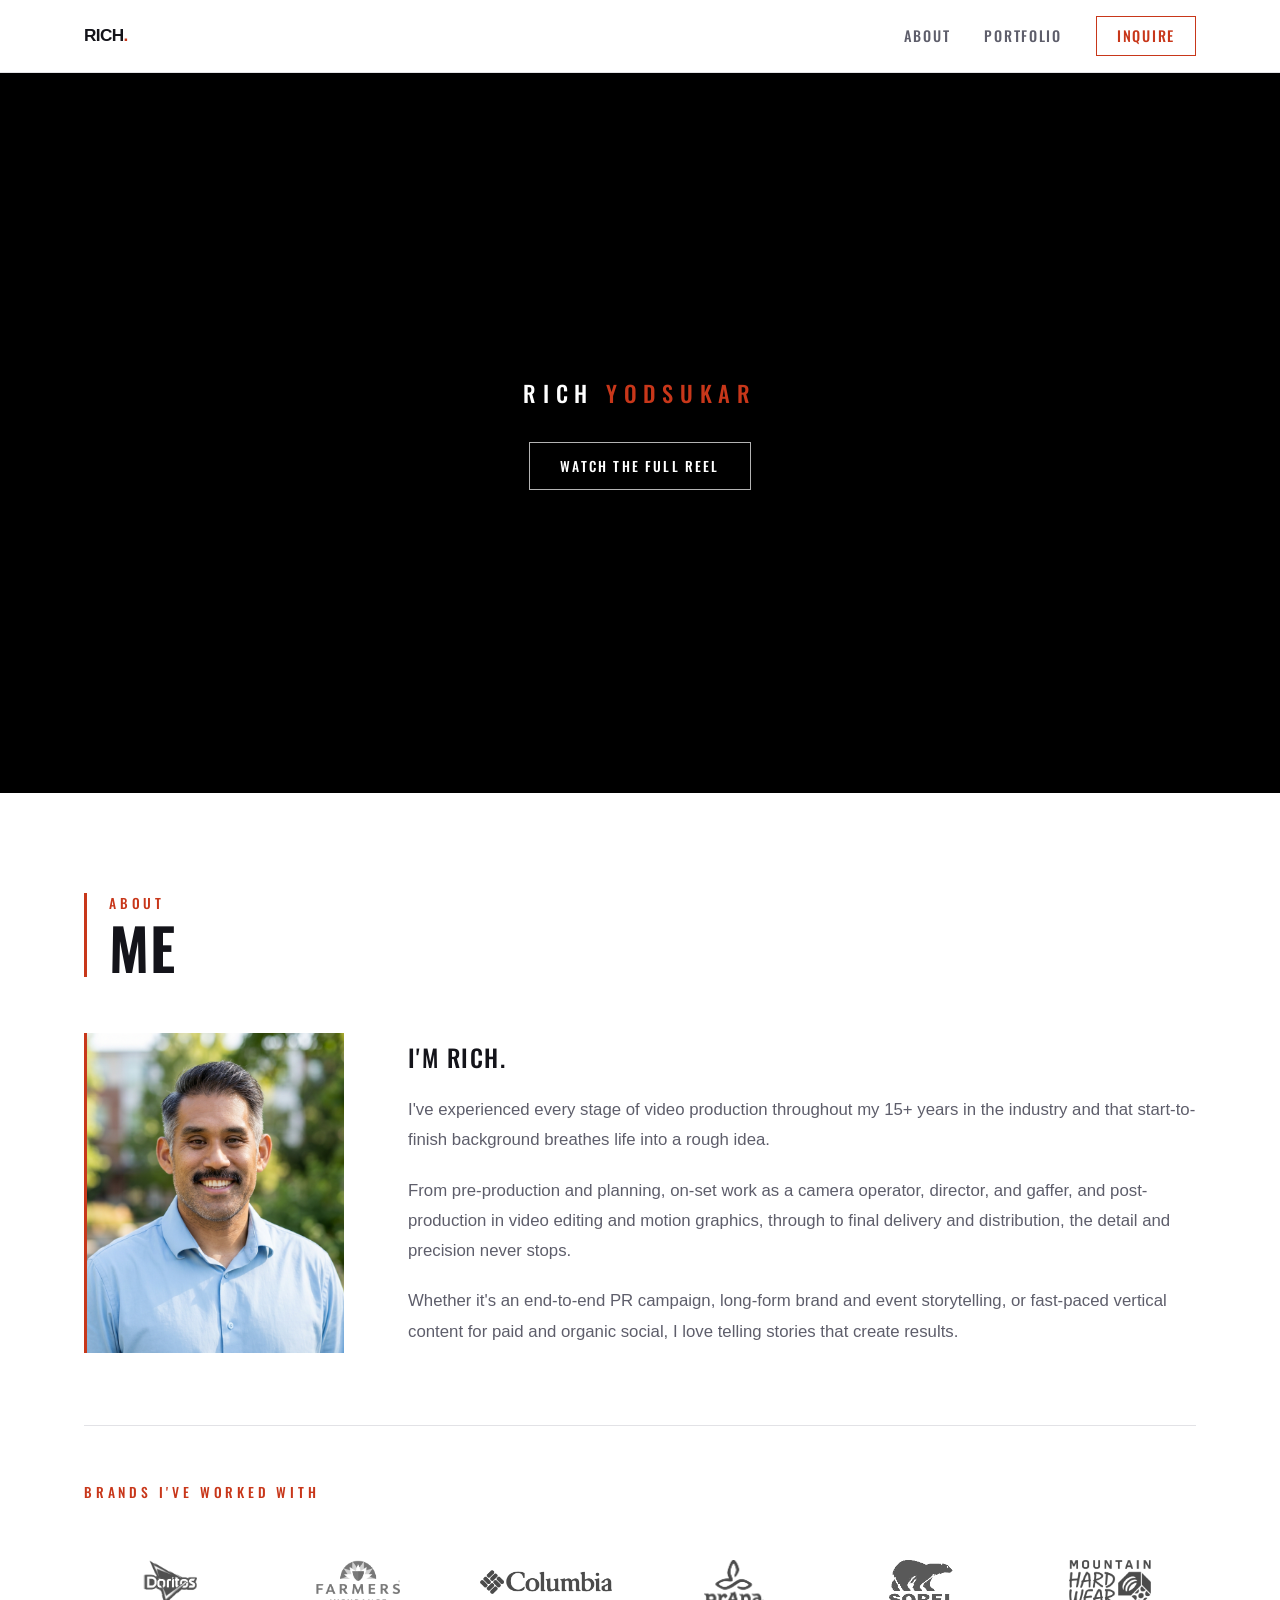
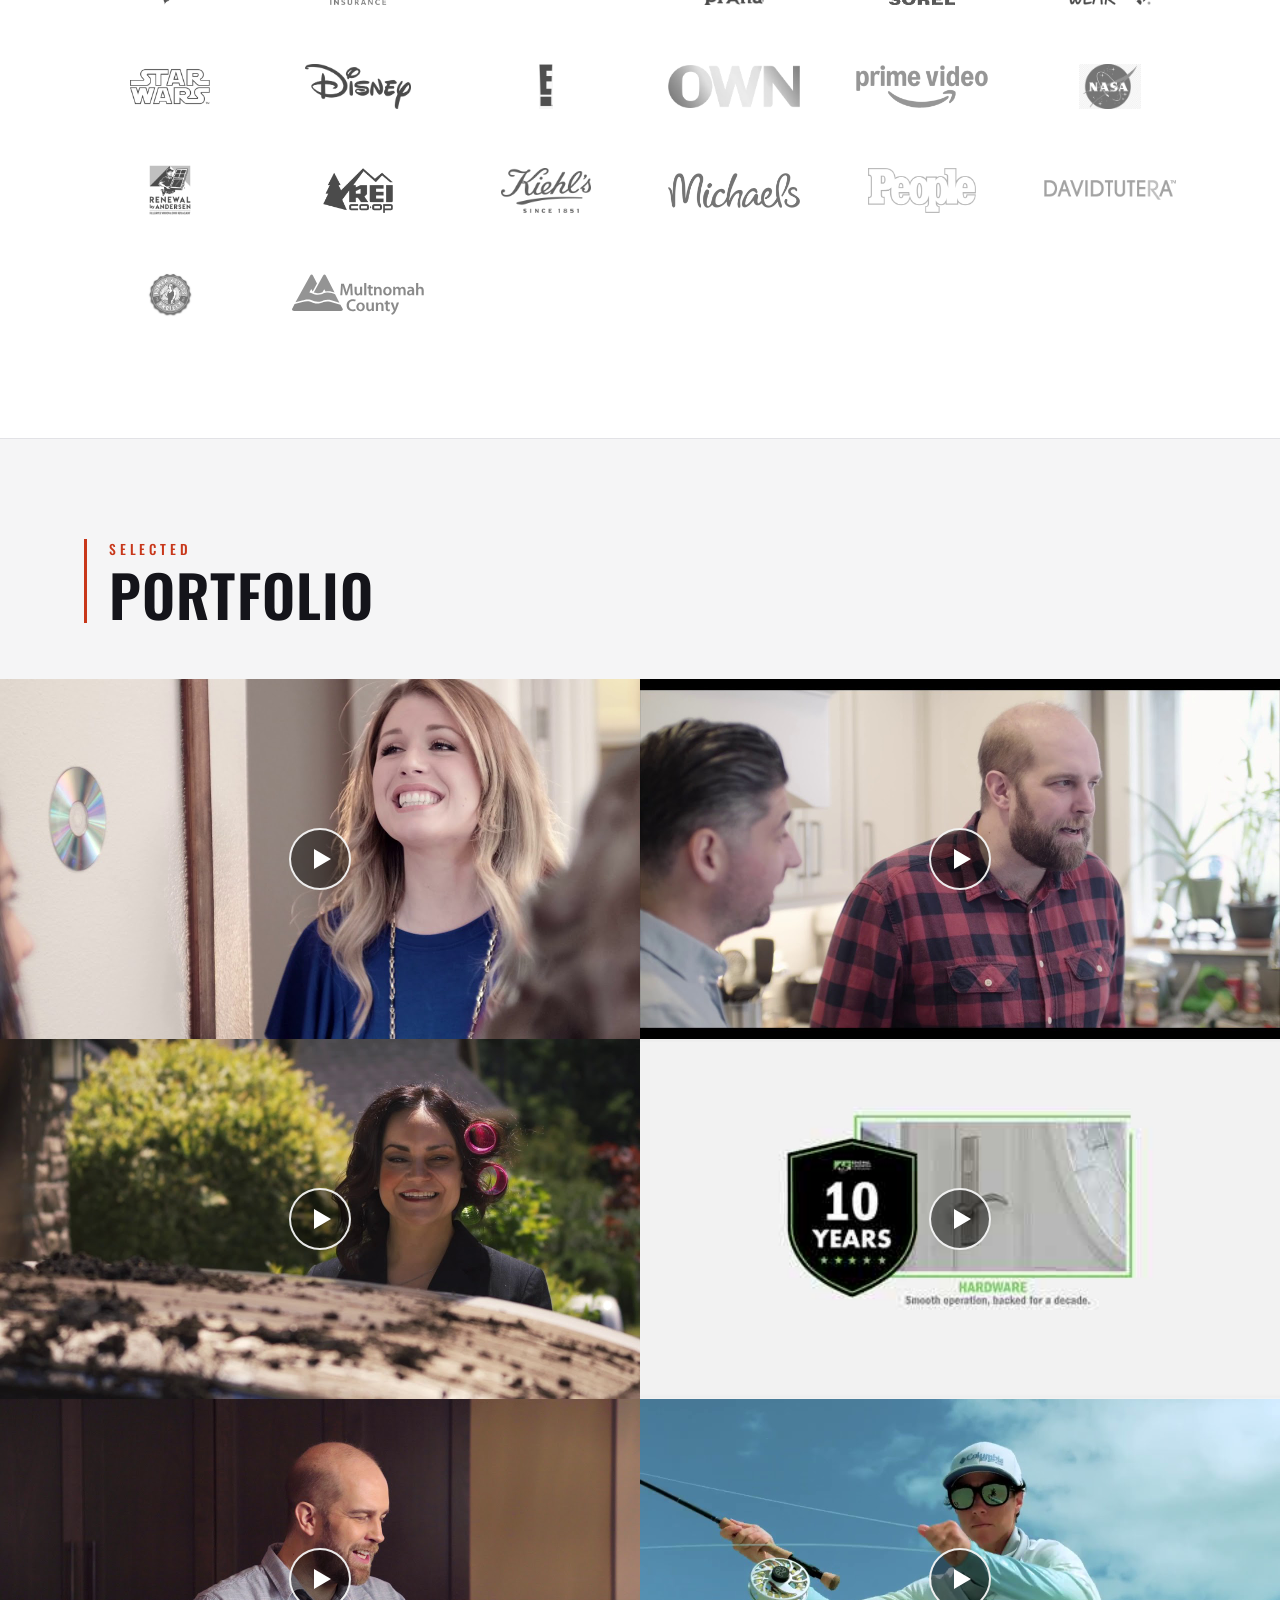
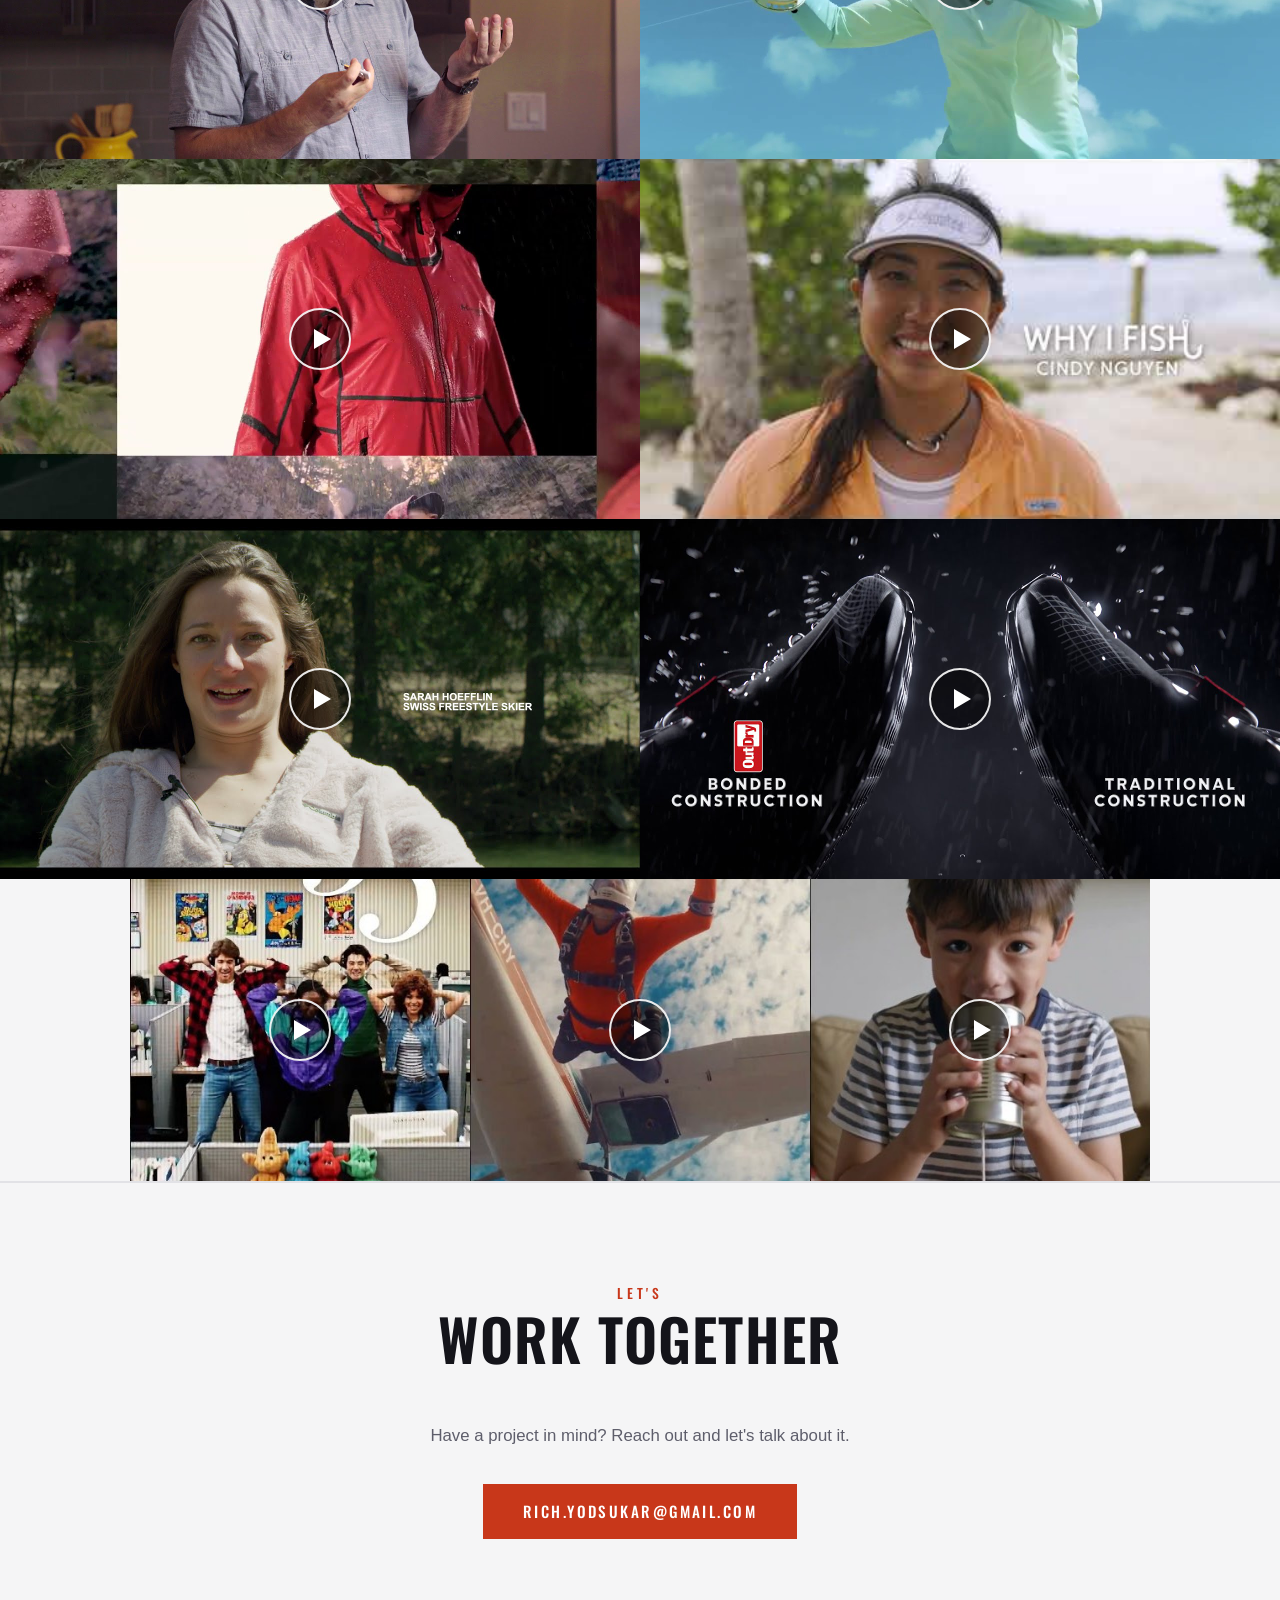
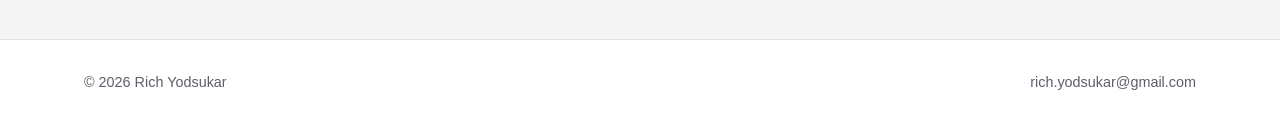
==== index.html @ 0d37f957 "Update About copy" ====
<!DOCTYPE html>
<html lang="en">
<head>
<meta charset="UTF-8">
<meta name="viewport" content="width=device-width, initial-scale=1.0">
<title>Rich Yodsukar — Video Editor</title>
<meta name="description" content="Video editor portfolio — main reel, end-to-end campaigns, and short-form work.">
<link rel="icon" type="image/svg+xml" href="assets/favicon.svg">
<link rel="preconnect" href="https://fonts.googleapis.com">
<link rel="preconnect" href="https://fonts.gstatic.com" crossorigin>
<link href="https://fonts.googleapis.com/css2?family=Oswald:wght@400;500;600&display=swap" rel="stylesheet">
<link rel="stylesheet" href="styles.css?v=3">
</head>
<body>

<header class="site-header">
  <div class="container header-inner">
    <a href="#top" class="logo"><img src="assets/logo.svg?v=2" alt="Rich Yodsukar"></a>
    <nav class="nav">
      <a href="#about">About</a>
      <a href="#work">Portfolio</a>
      <a href="#contact" class="nav-cta">Inquire</a>
    </nav>
  </div>
</header>

<main>

  <section id="top" class="hero">
    <div class="hero-video" id="reel">
      <iframe
        src="https://www.youtube-nocookie.com/embed/6VLBuP5SXd0?autoplay=1&mute=1&playsinline=1&loop=1&playlist=6VLBuP5SXd0&controls=0&modestbranding=1&rel=0&iv_load_policy=3&cc_load_policy=0&disablekb=1"
        title="Main Reel"
        loading="eager"
        allow="accelerometer; autoplay; clipboard-write; encrypted-media; gyroscope; picture-in-picture; web-share"
        allowfullscreen>
      </iframe>
      <div class="hero-overlay">
        <h1 class="hero-brand">Rich <span>Yodsukar</span></h1>
        <a href="https://youtu.be/6VLBuP5SXd0" target="_blank" rel="noopener" class="btn btn-hero" id="play-reel" data-id="6VLBuP5SXd0">Watch the Full Reel</a>
      </div>
    </div>
  </section>

  <section id="about" class="section">
    <div class="container">
      <div class="section-head">
        <span class="section-kicker">About</span>
        <h2 class="section-title">Me</h2>
      </div>
      <div class="about-inner">
        <img src="assets/headshot.png" alt="Rich Yodsukar" class="about-photo">
        <div class="about-text">
          <p class="about-lead">I'm Rich.</p>
          <p>I've experienced every stage of video production throughout my 15+ years in the industry and that start-to-finish background breathes life into a rough idea.</p>
          <p>From pre-production and planning, on-set work as a camera operator, director, and gaffer, and post-production in video editing and motion graphics, through to final delivery and distribution, the detail and precision never stops.</p>
          <p>Whether it's an end-to-end PR campaign, long-form brand and event storytelling, or fast-paced vertical content for paid and organic social, I love telling stories that create results.</p>
        </div>
      </div>

      <div class="brands">
        <h3 class="brands-title">Brands I've Worked With</h3>
        <ul class="brands-grid">
          <li><img src="assets/brands/doritos.png" alt="Doritos" loading="lazy"></li>
          <li><img src="assets/brands/farmers-insurance.png" alt="Farmers Insurance" loading="lazy"></li>
          <li><img src="assets/brands/columbia-sportswear.png" alt="Columbia Sportswear" loading="lazy"></li>
          <li><img src="assets/brands/prana.png" alt="Prana" loading="lazy"></li>
          <li><img src="assets/brands/sorel.png?v=2" alt="Sorel" loading="lazy"></li>
          <li><img src="assets/brands/mountain-hardwear.png" alt="Mountain Hardwear" loading="lazy"></li>
          <li><img src="assets/brands/star-wars.png" alt="Star Wars" loading="lazy"></li>
          <li><img src="assets/brands/disney.png?v=2" alt="Disney" loading="lazy"></li>
          <li><img src="assets/brands/e-entertainment.png" alt="E! Entertainment" loading="lazy"></li>
          <li><img src="assets/brands/own-network.png" alt="OWN Network" loading="lazy"></li>
          <li><img src="assets/brands/prime-video.png" alt="Prime Video" loading="lazy"></li>
          <li><img src="assets/brands/nasa.png" alt="NASA" loading="lazy"></li>
          <li><img src="assets/brands/renewal-by-andersen.png?v=2" alt="Renewal by Andersen" class="is-tall" loading="lazy"></li>
          <li><img src="assets/brands/rei.png" alt="REI" loading="lazy"></li>
          <li><img src="assets/brands/kiehls.png" alt="Kiehl's" loading="lazy"></li>
          <li><img src="assets/brands/michaels.png" alt="Michaels" loading="lazy"></li>
          <li><img src="assets/brands/people-magazine.png" alt="People Magazine" loading="lazy"></li>
          <li><img src="assets/brands/david-tutera.png" alt="David Tutera" loading="lazy"></li>
          <li><img src="assets/brands/human-access-project.png" alt="Human Access Project" loading="lazy"></li>
          <li><img src="assets/brands/multnomah-county.svg" alt="Multnomah County" loading="lazy"></li>
        </ul>
      </div>
    </div>
  </section>

  <section id="work" class="section section-flush section-alt">
    <div class="container">
      <div class="section-head">
        <span class="section-kicker">Selected</span>
        <h2 class="section-title">Portfolio</h2>
      </div>
    </div>
    <div class="gallery-grid">

      <div class="gallery-item">
        <button class="video-facade" data-id="VQ2kHJP2bXo" aria-label="Play Campaign 1">
          <img src="assets/thumbs/VQ2kHJP2bXo.jpg" alt="" loading="lazy">
          <span class="play" aria-hidden="true"></span>
        </button>
      </div>

      <div class="gallery-item">
        <button class="video-facade" data-id="52CTM2vqmbM" aria-label="Play Campaign 2">
          <img src="assets/thumbs/52CTM2vqmbM.jpg" alt="" loading="lazy">
          <span class="play" aria-hidden="true"></span>
        </button>
      </div>

      <div class="gallery-item">
        <button class="video-facade" data-id="krVJm5ze7uw" aria-label="Play Campaign 3">
          <img src="assets/thumbs/krVJm5ze7uw.jpg" alt="" loading="lazy">
          <span class="play" aria-hidden="true"></span>
        </button>
      </div>

      <div class="gallery-item">
        <button class="video-facade" data-id="CuXej16sJp4" aria-label="Play Campaign 4">
          <img src="assets/thumbs/CuXej16sJp4.jpg" alt="" loading="lazy">
          <span class="play" aria-hidden="true"></span>
        </button>
      </div>

      <div class="gallery-item">
        <button class="video-facade" data-id="r9026XcCzMs" aria-label="Play Campaign 5">
          <img src="assets/thumbs/r9026XcCzMs.jpg" alt="" loading="lazy">
          <span class="play" aria-hidden="true"></span>
        </button>
      </div>

      <div class="gallery-item">
        <button class="video-facade" data-id="dw-rneR-e0I" aria-label="Play Campaign 6">
          <img src="assets/thumbs/dw-rneR-e0I.jpg" alt="" loading="lazy">
          <span class="play" aria-hidden="true"></span>
        </button>
      </div>

      <div class="gallery-item">
        <button class="video-facade" data-id="iyd8zUvOP9w" aria-label="Play Campaign 7">
          <img src="assets/thumbs/iyd8zUvOP9w.jpg" alt="" loading="lazy">
          <span class="play" aria-hidden="true"></span>
        </button>
      </div>

      <div class="gallery-item">
        <button class="video-facade" data-id="X9b6rL-U4C4" aria-label="Play Campaign 8">
          <img src="assets/thumbs/X9b6rL-U4C4.jpg" alt="" loading="lazy">
          <span class="play" aria-hidden="true"></span>
        </button>
      </div>

      <div class="gallery-item">
        <button class="video-facade" data-id="8mKAf8Q-W-8" aria-label="Play Campaign 9">
          <img src="assets/thumbs/8mKAf8Q-W-8.jpg" alt="" loading="lazy">
          <span class="play" aria-hidden="true"></span>
        </button>
      </div>

      <div class="gallery-item">
        <button class="video-facade" data-id="64FihIgyM4M" aria-label="Play Campaign 10">
          <img src="assets/thumbs/64FihIgyM4M.jpg" alt="" loading="lazy">
          <span class="play" aria-hidden="true"></span>
        </button>
      </div>

    </div>
    <div class="shorts-grid">

      <div class="shorts-item">
        <button class="video-facade" data-id="NWf63YcumM0" aria-label="Play Short 1">
          <img src="assets/thumbs/NWf63YcumM0.jpg" alt="" loading="lazy">
          <span class="play" aria-hidden="true"></span>
        </button>
      </div>

      <div class="shorts-item">
        <button class="video-facade" data-id="dCQaHVbfqP4" aria-label="Play Short 2">
          <img src="assets/thumbs/dCQaHVbfqP4.jpg" alt="" loading="lazy">
          <span class="play" aria-hidden="true"></span>
        </button>
      </div>

      <div class="shorts-item">
        <button class="video-facade" data-id="0cpQtxeBTX4" aria-label="Play Short 3">
          <img src="assets/thumbs/0cpQtxeBTX4.jpg" alt="" loading="lazy">
          <span class="play" aria-hidden="true"></span>
        </button>
      </div>

    </div>
  </section>

  <section id="contact" class="section section-alt">
    <div class="container contact-inner">
      <div class="section-head section-head-center">
        <span class="section-kicker">Let's</span>
        <h2 class="section-title">Work Together</h2>
      </div>
      <p class="contact-copy">Have a project in mind? Reach out and let's talk about it.</p>
      <a href="mailto:rich.yodsukar@gmail.com" class="btn btn-primary btn-large">rich.yodsukar@gmail.com</a>
    </div>
  </section>

</main>

<footer class="site-footer">
  <div class="container footer-inner">
    <span>&copy; <span id="year"></span> Rich Yodsukar</span>
    <a href="mailto:rich.yodsukar@gmail.com">rich.yodsukar@gmail.com</a>
  </div>
</footer>

<div class="modal" id="reel-modal" hidden>
  <div class="modal-backdrop" data-close></div>
  <div class="modal-dialog" role="dialog" aria-modal="true" aria-label="Main reel">
    <button class="modal-close" type="button" data-close aria-label="Close video">&times;</button>
    <div class="modal-video" id="reel-modal-video"></div>
  </div>
</div>

<script src="script.js?v=3"></script>
</body>
</html>
---- styles.css ----
:root {
  --bg: #ffffff;
  --bg-alt: #f5f5f6;
  --fg: #14141a;
  --fg-muted: #5e5e6b;
  --accent: #c8371a;
  --border: #e2e2e6;
  --container: 1160px;
  --display: "Oswald", "Helvetica Neue", Arial, sans-serif;
}

* { box-sizing: border-box; }

html { scroll-behavior: smooth; }

body {
  margin: 0;
  background: var(--bg);
  color: var(--fg);
  font-family: -apple-system, BlinkMacSystemFont, "Segoe UI", Inter, Roboto, sans-serif;
  line-height: 1.5;
  -webkit-font-smoothing: antialiased;
}

.container {
  max-width: var(--container);
  margin: 0 auto;
  padding: 0 24px;
}

/* Header */
.site-header {
  position: sticky;
  top: 0;
  z-index: 50;
  background: rgba(255, 255, 255, 0.88);
  backdrop-filter: blur(10px);
  border-bottom: 1px solid var(--border);
}

.header-inner {
  display: flex;
  align-items: center;
  justify-content: space-between;
  height: 72px;
}

.logo {
  display: flex;
  align-items: center;
  text-decoration: none;
}

.logo img {
  height: 22px;
  width: auto;
  display: block;
}

.nav {
  display: flex;
  align-items: center;
  gap: 34px;
}

.nav a {
  font-family: var(--display);
  color: var(--fg-muted);
  text-decoration: none;
  font-size: 0.9rem;
  font-weight: 500;
  text-transform: uppercase;
  letter-spacing: 0.12em;
  transition: color 0.2s ease;
}

.nav a:hover { color: var(--fg); }

.nav-cta {
  color: var(--accent) !important;
  border: 1px solid var(--accent);
  padding: 8px 20px;
}

.nav-cta:hover {
  background: var(--accent);
  color: #fff !important;
}

/* Hero */
.hero-video {
  position: relative;
  width: 100%;
  padding-top: 56.25%;
  background: #000;
  overflow: hidden;
}

.hero-video iframe {
  position: absolute;
  top: 50%;
  left: 50%;
  width: 100%;
  height: 100%;
  border: 0;
  transform: translate(-50%, -50%) scale(1.45);
  pointer-events: none;
}

.hero-overlay {
  position: absolute;
  inset: 0;
  display: flex;
  flex-direction: column;
  align-items: center;
  justify-content: center;
  text-align: center;
  padding: 0 24px;
  pointer-events: none;
  background: linear-gradient(180deg, rgba(0,0,0,0.55) 0%, rgba(0,0,0,0.15) 45%, rgba(0,0,0,0.65) 100%);
}

.hero-brand {
  font-family: var(--display);
  font-size: clamp(0.95rem, 1.8vw, 1.4rem);
  font-weight: 500;
  text-transform: uppercase;
  letter-spacing: 0.3em;
  margin: 0;
  color: #fff;
}

.hero-brand span { color: var(--accent); }

.btn-hero {
  pointer-events: auto;
  margin-top: 32px;
  color: #fff;
  border: 1px solid rgba(255, 255, 255, 0.7);
}

.btn-hero:hover {
  background: var(--accent);
  border-color: var(--accent);
  color: #fff;
}

/* Sections */
.section {
  padding: 100px 0;
}

.section-flush {
  padding-bottom: 0;
}

.section-alt {
  background: var(--bg-alt);
  border-top: 1px solid var(--border);
  border-bottom: 1px solid var(--border);
}

.section-head {
  display: flex;
  flex-direction: column;
  align-items: flex-start;
  border-left: 3px solid var(--accent);
  padding-left: 22px;
  margin-bottom: 56px;
}

.section-head-center {
  align-items: center;
  border-left: none;
  border-right: none;
  padding: 0;
  text-align: center;
}

.section-kicker {
  font-family: var(--display);
  color: var(--accent);
  text-transform: uppercase;
  letter-spacing: 0.28em;
  font-size: 0.85rem;
  font-weight: 500;
  margin-bottom: 6px;
}

.section-title {
  font-family: var(--display);
  font-size: clamp(2rem, 5vw, 3.6rem);
  font-weight: 600;
  text-transform: uppercase;
  letter-spacing: 0.02em;
  line-height: 1;
  margin: 0;
}

/* Buttons */
.btn {
  display: inline-block;
  font-family: var(--display);
  padding: 13px 30px;
  font-weight: 500;
  font-size: 0.85rem;
  text-transform: uppercase;
  letter-spacing: 0.16em;
  text-decoration: none;
  transition: background 0.2s ease, color 0.2s ease, border-color 0.2s ease;
}

.btn-primary {
  background: var(--accent);
  color: #fff;
}

.btn-primary:hover { background: #a82c13; }

.btn-large {
  font-size: 0.95rem;
  padding: 16px 40px;
}

/* Gallery — edge to edge */
.gallery-grid {
  display: grid;
  grid-template-columns: repeat(2, 1fr);
  gap: 0;
}

.gallery-item {
  position: relative;
  padding-top: 56.25%;
  background: #000;
  overflow: hidden;
}

/* click-to-play poster: keeps YouTube chrome off the page until play */
.video-facade {
  position: absolute;
  inset: 0;
  width: 100%;
  height: 100%;
  padding: 0;
  border: 0;
  background: #000;
  cursor: pointer;
  display: block;
  overflow: hidden;
}

.video-facade img {
  width: 100%;
  height: 100%;
  object-fit: cover;
  display: block;
  transition: transform 0.5s ease, opacity 0.3s ease;
}

.video-facade:hover img,
.video-facade:focus-visible img {
  transform: scale(1.04);
  opacity: 0.9;
}

.video-facade .play {
  position: absolute;
  left: 50%;
  top: 50%;
  transform: translate(-50%, -50%);
  width: 62px;
  height: 62px;
  border-radius: 50%;
  background: rgba(0, 0, 0, 0.45);
  border: 2px solid rgba(255, 255, 255, 0.9);
  display: flex;
  align-items: center;
  justify-content: center;
  transition: background 0.2s ease, border-color 0.2s ease;
}

.video-facade .play::before {
  content: "";
  margin-left: 5px;
  border-left: 17px solid #fff;
  border-top: 10px solid transparent;
  border-bottom: 10px solid transparent;
}

.video-facade:hover .play,
.video-facade:focus-visible .play {
  background: var(--accent);
  border-color: var(--accent);
}

/* an odd final item would sit alone — let it run full width instead */
.gallery-item:last-child:nth-child(odd) {
  grid-column: 1 / -1;
  padding-top: 42%;
}

.gallery-item iframe {
  position: absolute;
  top: 0;
  left: 0;
  width: 100%;
  height: 100%;
  border: 0;
}

.shorts-grid {
  display: grid;
  grid-template-columns: repeat(3, 1fr);
  gap: 0;
  max-width: 1020px;
  margin: 0 auto;
}

.shorts-item {
  position: relative;
  padding-top: 88.8%;
  background: #000;
  overflow: hidden;
}

.shorts-item iframe {
  position: absolute;
  top: 0;
  left: 0;
  width: 100%;
  height: 100%;
  border: 0;
}

/* About */
.about-inner {
  display: flex;
  align-items: center;
  gap: 64px;
}

.about-photo {
  width: 260px;
  height: 320px;
  object-fit: cover;
  flex-shrink: 0;
  border-left: 3px solid var(--accent);
}

.about-lead {
  font-family: var(--display);
  font-size: 1.5rem;
  font-weight: 500;
  text-transform: uppercase;
  letter-spacing: 0.06em;
  margin: 0 0 20px;
  color: var(--fg);
}

.about-text p:not(.about-lead) {
  color: var(--fg-muted);
  font-size: 1.05rem;
  line-height: 1.8;
  margin: 0 0 20px;
}

.about-text p:last-child {
  margin-bottom: 0;
}

/* Brands */
.brands {
  margin-top: 72px;
  padding-top: 56px;
  border-top: 1px solid var(--border);
}

.brands-title {
  font-family: var(--display);
  color: var(--accent);
  text-transform: uppercase;
  letter-spacing: 0.28em;
  font-size: 0.85rem;
  font-weight: 500;
  margin: 0 0 36px;
}

.brands-grid {
  list-style: none;
  margin: 0;
  padding: 0;
  display: grid;
  grid-template-columns: repeat(auto-fill, minmax(150px, 1fr));
  gap: 16px;
}

.brands-grid li {
  display: flex;
  align-items: center;
  justify-content: center;
  padding: 16px 20px;
  min-height: 88px;
}

.brands-grid img {
  max-width: 100%;
  max-height: 45px;
  width: auto;
  height: auto;
  object-fit: contain;
  filter: grayscale(1);
  opacity: 0.7;
  transition: filter 0.25s ease, opacity 0.25s ease;
}

/* portrait lockups need extra height to stay optically balanced */
.brands-grid img.is-tall {
  max-height: 56px;
}

.brands-grid li:hover img {
  filter: grayscale(0);
  opacity: 1;
}

/* Reel lightbox */
.modal[hidden] { display: none; }

.modal {
  position: fixed;
  inset: 0;
  z-index: 200;
  display: flex;
  align-items: center;
  justify-content: center;
  padding: 24px;
}

.modal-backdrop {
  position: absolute;
  inset: 0;
  background: rgba(8, 8, 10, 0.97);
}

.modal-dialog {
  position: relative;
  width: 100%;
  max-width: 1120px;
}

.modal-video {
  position: relative;
  width: 100%;
  padding-top: 56.25%;
  background: #000;
  overflow: hidden;
}

.modal-video iframe {
  position: absolute;
  inset: 0;
  width: 100%;
  height: 100%;
  border: 0;
}

.modal-close {
  position: absolute;
  top: -46px;
  right: 0;
  width: 38px;
  height: 38px;
  padding: 0;
  line-height: 1;
  font-size: 28px;
  color: #fff;
  background: transparent;
  border: 1px solid rgba(255, 255, 255, 0.5);
  cursor: pointer;
  transition: background 0.2s ease, border-color 0.2s ease;
}

.modal-close:hover,
.modal-close:focus-visible {
  background: var(--accent);
  border-color: var(--accent);
}

body.modal-open { overflow: hidden; }

@media (max-width: 768px) {
  .modal { padding: 16px; }
  .modal-close { top: -42px; }
}

/* Contact */
.contact-inner {
  text-align: center;
}

.contact-copy {
  color: var(--fg-muted);
  font-size: 1.05rem;
  margin: 0 0 36px;
}

/* Footer */
.site-footer {
  padding: 32px 0;
}

.footer-inner {
  display: flex;
  justify-content: space-between;
  align-items: center;
  color: var(--fg-muted);
  font-size: 0.9rem;
  flex-wrap: wrap;
  gap: 12px;
}

.footer-inner a {
  color: var(--fg-muted);
  text-decoration: none;
}

.footer-inner a:hover { color: var(--fg); }

/* Responsive */
@media (max-width: 900px) {
  .about-inner {
    flex-direction: column;
    text-align: center;
    gap: 32px;
  }

  .about-photo {
    border-left: none;
    border-bottom: 3px solid var(--accent);
    width: 220px;
    height: 260px;
  }
}

@media (max-width: 768px) {
  .nav { gap: 18px; }
  .nav a:not(.nav-cta) { display: none; }
  .section { padding: 72px 0; }
  .section-flush { padding-bottom: 0; }
  .section-head { margin-bottom: 40px; }
  .gallery-grid,
  .shorts-grid { grid-template-columns: 1fr; }
  .shorts-item { padding-top: 177.77%; }
  .gallery-item:last-child:nth-child(odd) {
    grid-column: auto;
    padding-top: 56.25%;
  }
}
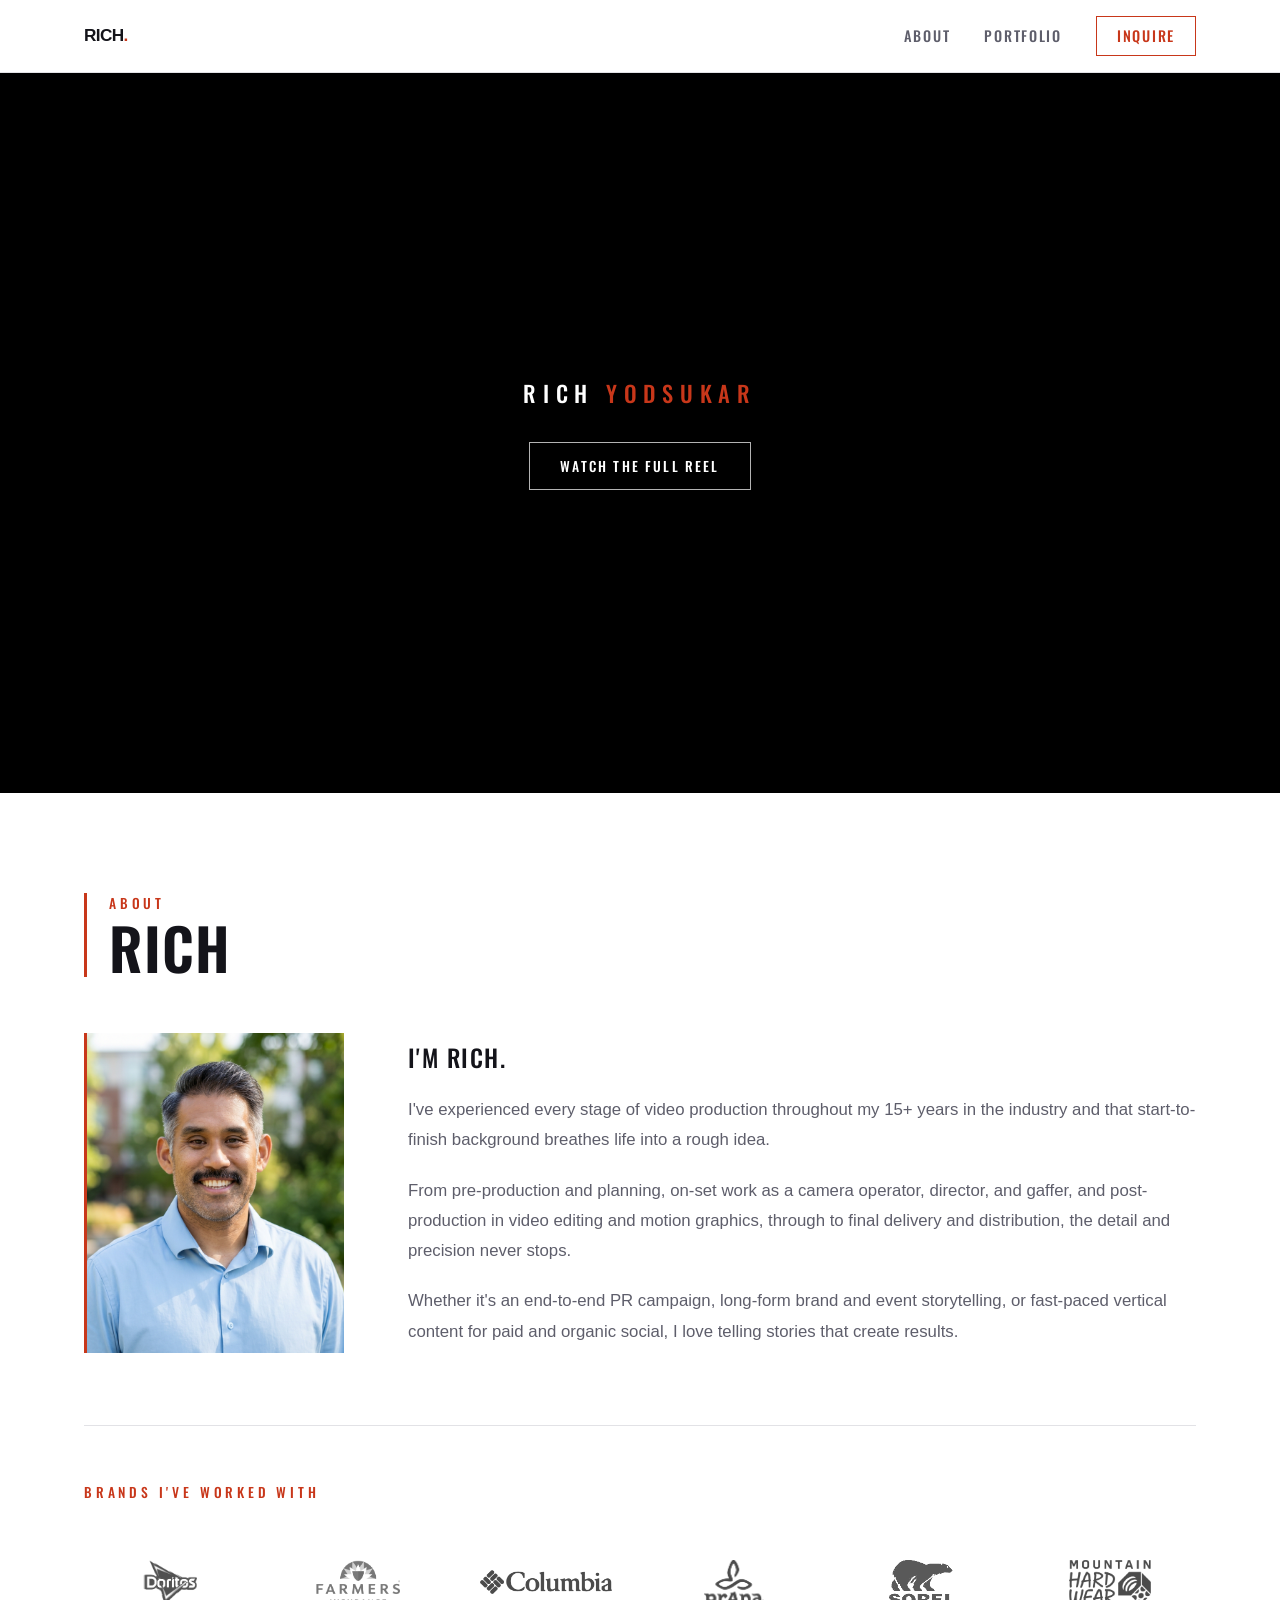
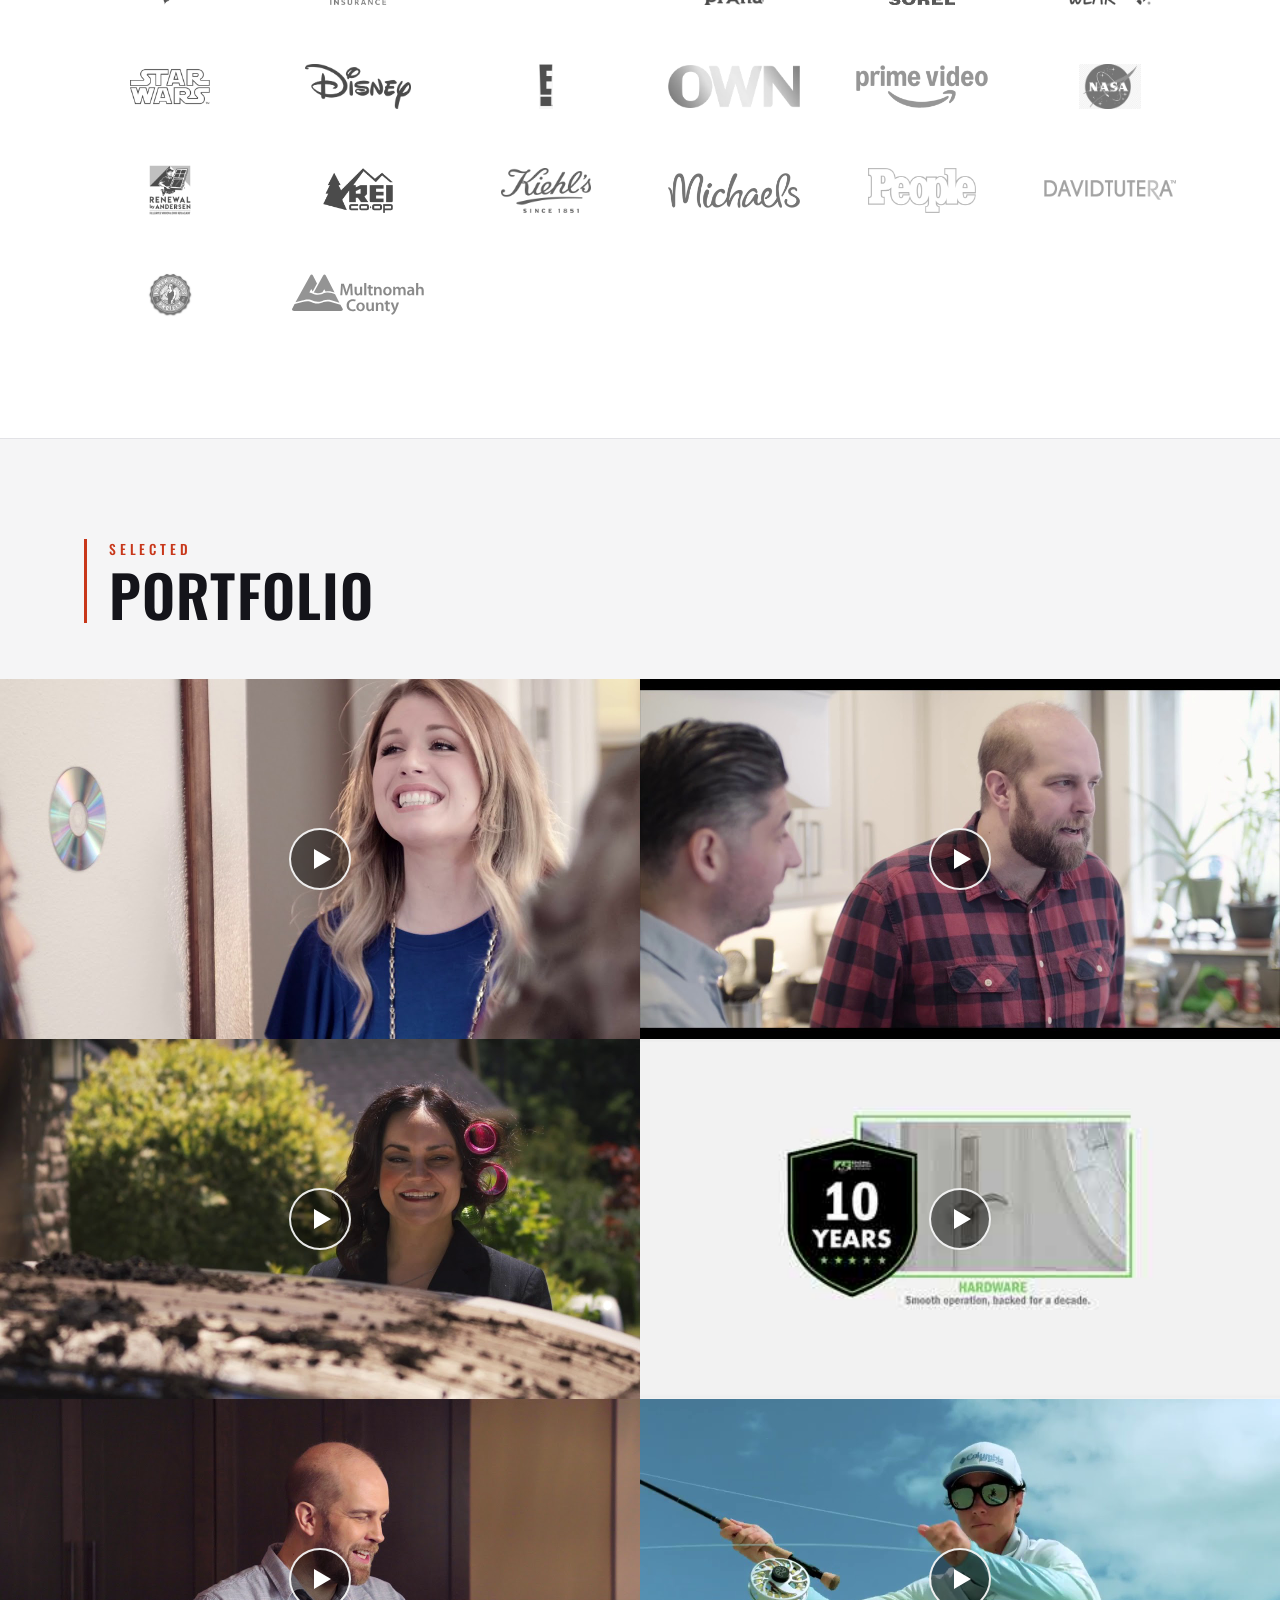
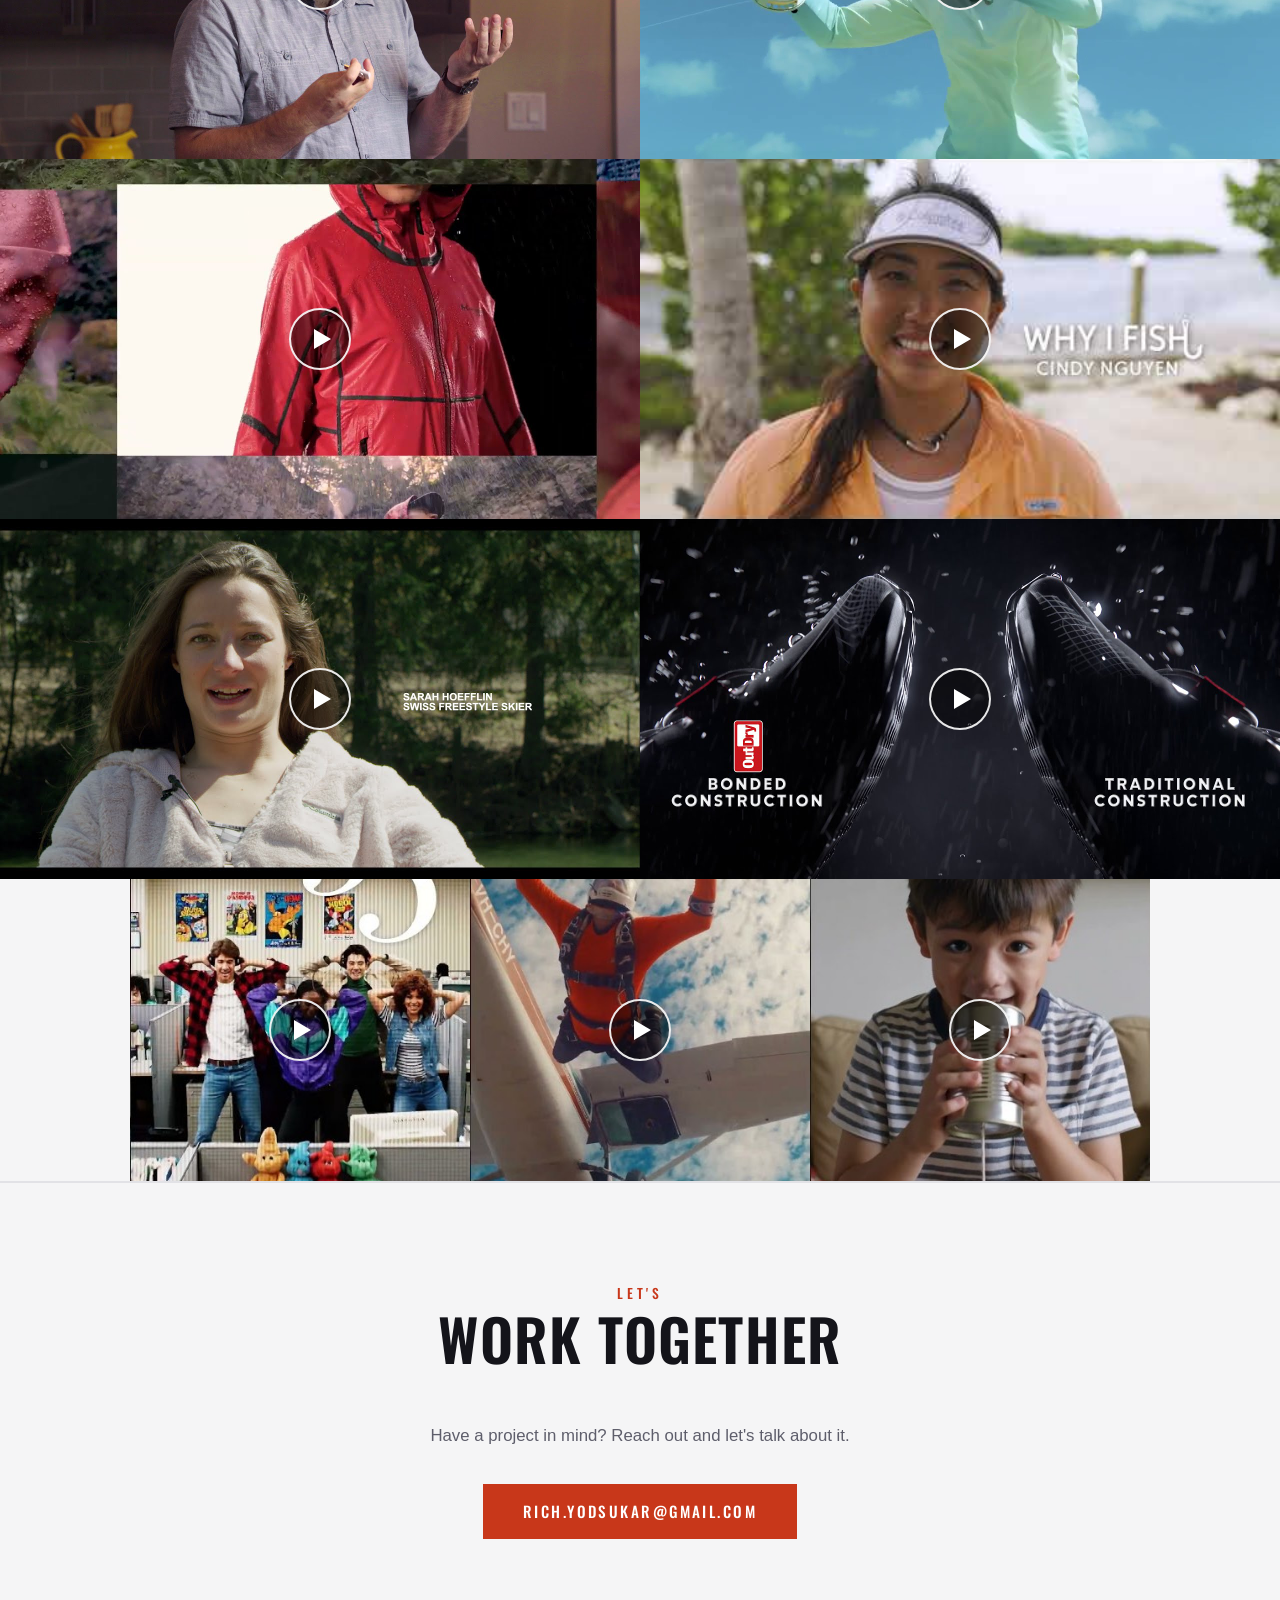
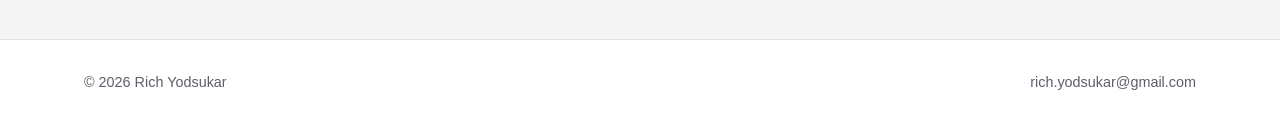
==== commit d377e333: "Change About Me heading to About Rich" ====
--- a/index.html
+++ b/index.html
@@ -46,7 +46,7 @@
     <div class="container">
       <div class="section-head">
         <span class="section-kicker">About</span>
-        <h2 class="section-title">Me</h2>
+        <h2 class="section-title">Rich</h2>
       </div>
       <div class="about-inner">
         <img src="assets/headshot.png" alt="Rich Yodsukar" class="about-photo">
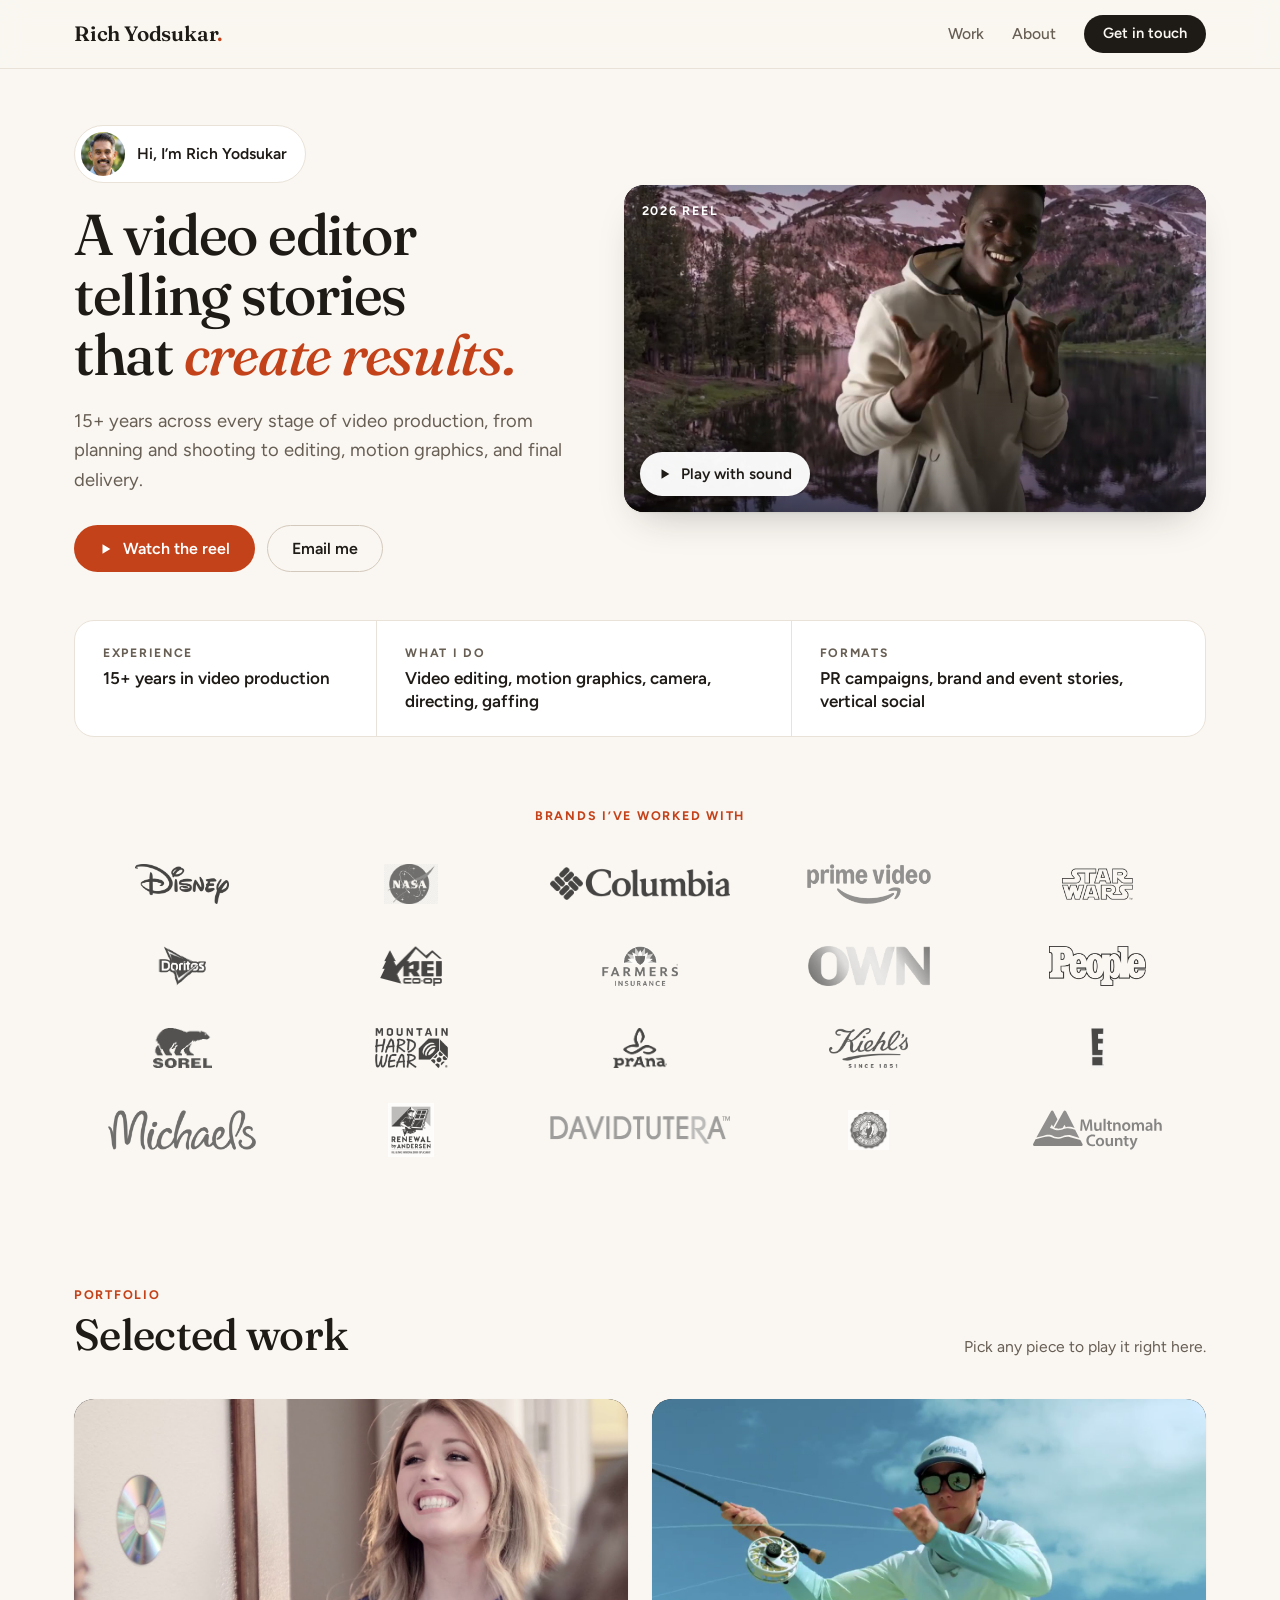
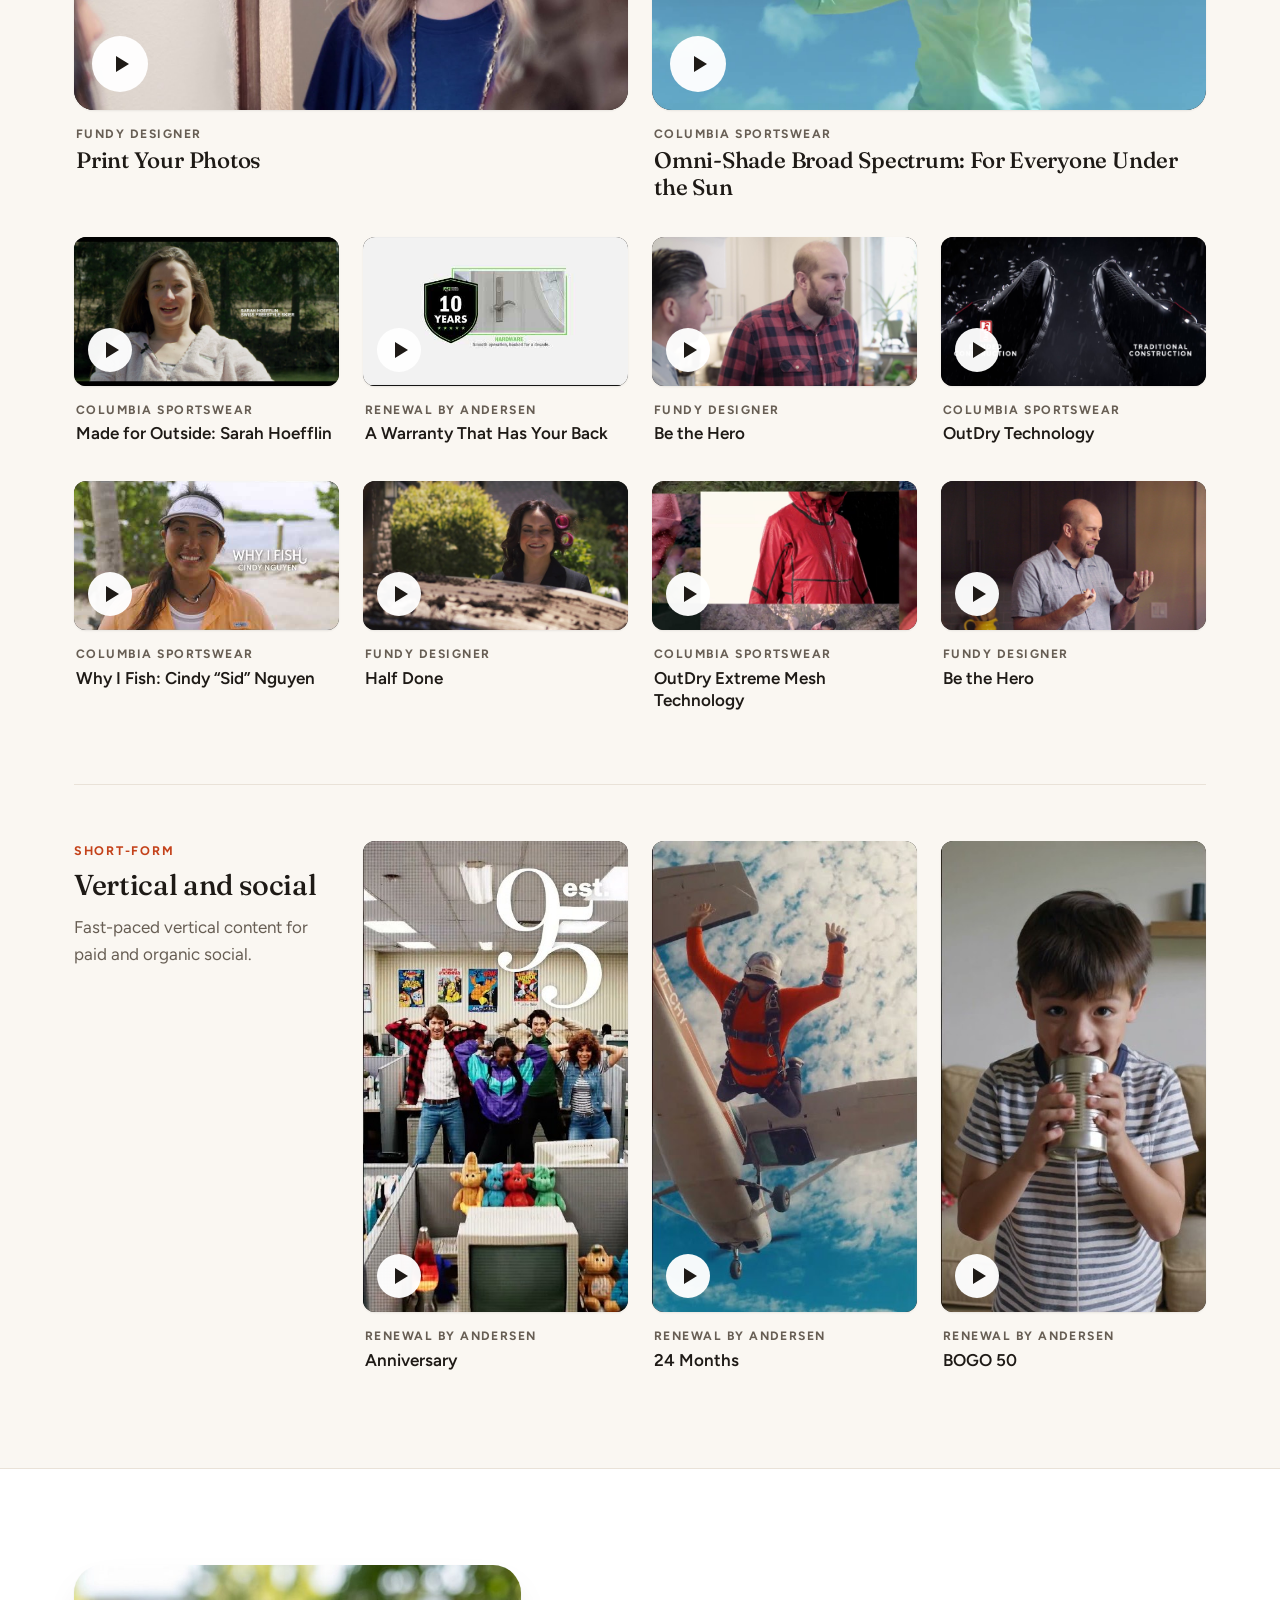
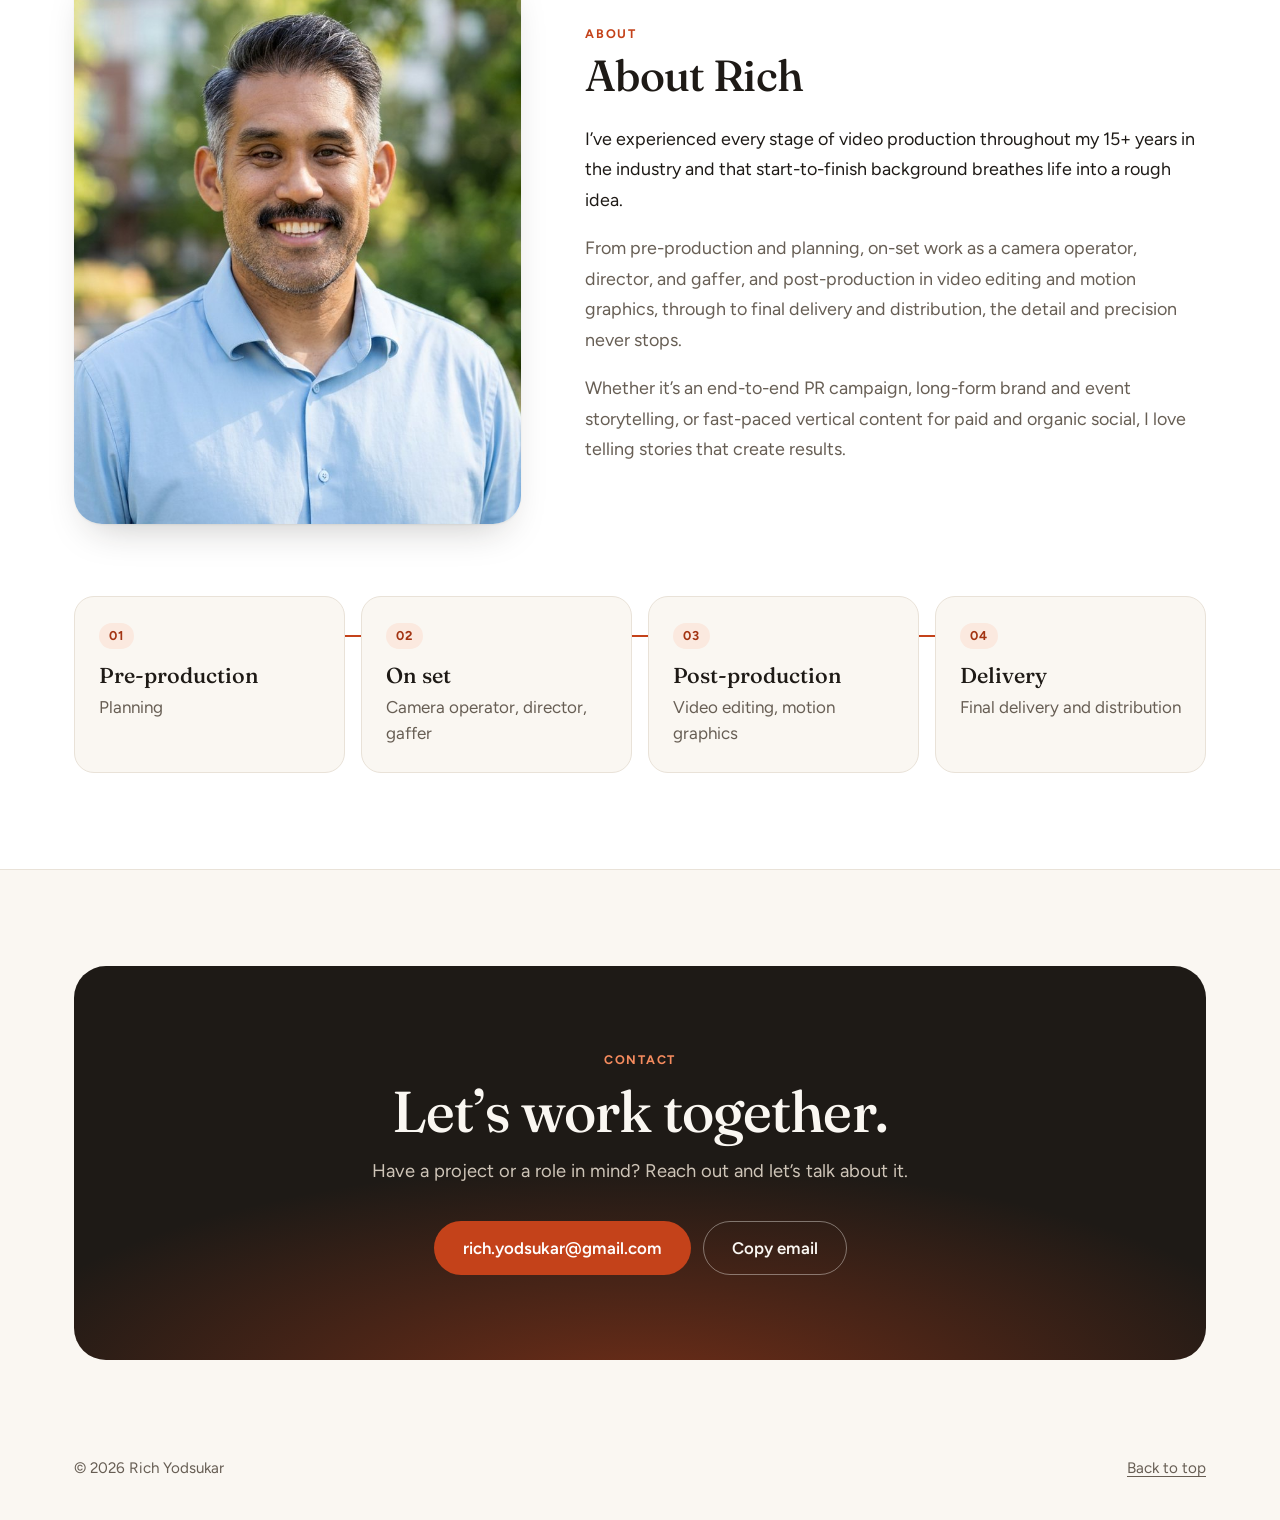
==== commit 91e93caa: "Redesign site: warmer light theme, faster first impression Intro, reel and at-a-glance facts on the " ====
--- a/index.html
+++ b/index.html
@@ -3,23 +3,44 @@
 <head>
 <meta charset="UTF-8">
 <meta name="viewport" content="width=device-width, initial-scale=1.0">
-<title>Rich Yodsukar — Video Editor</title>
-<meta name="description" content="Video editor portfolio — main reel, end-to-end campaigns, and short-form work.">
-<link rel="icon" type="image/svg+xml" href="assets/favicon.svg">
+<title>Rich Yodsukar — Video Editor &amp; Motion Graphics</title>
+<meta name="description" content="Rich Yodsukar is a video editor with 15+ years across every stage of production: planning, shooting, editing, motion graphics, and delivery. Watch the reel and selected work.">
+<meta name="theme-color" content="#FAF7F2">
+<link rel="canonical" href="https://yodsukar.com/">
+<meta property="og:type" content="website">
+<meta property="og:url" content="https://yodsukar.com/">
+<meta property="og:title" content="Rich Yodsukar — Video Editor &amp; Motion Graphics">
+<meta property="og:description" content="15+ years across every stage of video production. Watch the reel and selected work.">
+<meta property="og:image" content="https://yodsukar.com/assets/thumbs/6VLBuP5SXd0.jpg">
+<meta name="twitter:card" content="summary_large_image">
+<link rel="icon" type="image/svg+xml" href="assets/favicon.svg?v=2">
 <link rel="preconnect" href="https://fonts.googleapis.com">
 <link rel="preconnect" href="https://fonts.gstatic.com" crossorigin>
-<link href="https://fonts.googleapis.com/css2?family=Oswald:wght@400;500;600&display=swap" rel="stylesheet">
-<link rel="stylesheet" href="styles.css?v=3">
+<link href="https://fonts.googleapis.com/css2?family=Figtree:wght@400;500;600;700&family=Fraunces:ital,opsz,wght@0,9..144,400..600;1,9..144,400..600&display=swap" rel="stylesheet">
+<link rel="stylesheet" href="styles.css?v=6">
+<script>document.documentElement.classList.add("js");</script>
+<script type="application/ld+json">
+{
+  "@context": "https://schema.org",
+  "@type": "Person",
+  "name": "Rich Yodsukar",
+  "jobTitle": "Video Editor",
+  "url": "https://yodsukar.com/",
+  "image": "https://yodsukar.com/assets/headshot-portrait.jpg"
+}
+</script>
 </head>
 <body>
 
+<a class="skip-link" href="#work">Skip to work</a>
+
 <header class="site-header">
-  <div class="container header-inner">
-    <a href="#top" class="logo"><img src="assets/logo.svg?v=2" alt="Rich Yodsukar"></a>
-    <nav class="nav">
-      <a href="#about">About</a>
-      <a href="#work">Portfolio</a>
-      <a href="#contact" class="nav-cta">Inquire</a>
+  <div class="wrap header-inner">
+    <a href="#top" class="wordmark">Rich Yodsukar<span aria-hidden="true">.</span></a>
+    <nav class="nav" aria-label="Primary">
+      <a href="#work" class="nav-link">Work</a>
+      <a href="#about" class="nav-link">About</a>
+      <a href="#contact" class="btn btn-small">Get in touch</a>
     </nav>
   </div>
 </header>
@@ -27,199 +48,240 @@
 <main>
 
   <section id="top" class="hero">
-    <div class="hero-video" id="reel">
-      <iframe
-        src="https://www.youtube-nocookie.com/embed/6VLBuP5SXd0?autoplay=1&mute=1&playsinline=1&loop=1&playlist=6VLBuP5SXd0&controls=0&modestbranding=1&rel=0&iv_load_policy=3&cc_load_policy=0&disablekb=1"
-        title="Main Reel"
-        loading="eager"
-        allow="accelerometer; autoplay; clipboard-write; encrypted-media; gyroscope; picture-in-picture; web-share"
-        allowfullscreen>
-      </iframe>
-      <div class="hero-overlay">
-        <h1 class="hero-brand">Rich <span>Yodsukar</span></h1>
-        <a href="https://youtu.be/6VLBuP5SXd0" target="_blank" rel="noopener" class="btn btn-hero" id="play-reel" data-id="6VLBuP5SXd0">Watch the Full Reel</a>
-      </div>
-    </div>
-  </section>
-
-  <section id="about" class="section">
-    <div class="container">
-      <div class="section-head">
-        <span class="section-kicker">About</span>
-        <h2 class="section-title">Rich</h2>
-      </div>
-      <div class="about-inner">
-        <img src="assets/headshot.png" alt="Rich Yodsukar" class="about-photo">
-        <div class="about-text">
-          <p class="about-lead">I'm Rich.</p>
-          <p>I've experienced every stage of video production throughout my 15+ years in the industry and that start-to-finish background breathes life into a rough idea.</p>
+    <div class="wrap hero-grid">
+
+      <div class="hero-copy">
+        <p class="hello">
+          <img src="assets/headshot-avatar.jpg" alt="" width="44" height="44">
+          <span>Hi, I&rsquo;m Rich Yodsukar</span>
+        </p>
+        <h1>A video editor telling stories that <em>create results.</em></h1>
+        <p class="lede">15+ years across every stage of video production, from planning and shooting to editing, motion graphics, and final delivery.</p>
+        <div class="actions">
+          <a class="btn btn-primary" href="https://youtu.be/6VLBuP5SXd0" data-video="6VLBuP5SXd0">
+            <svg class="icon" viewBox="0 0 16 16" aria-hidden="true"><path d="M4 2.5v11l9-5.5z"/></svg>
+            Watch the reel
+          </a>
+          <a class="btn btn-ghost" href="mailto:rich.yodsukar@gmail.com">Email me</a>
+        </div>
+      </div>
+
+      <div class="reel">
+        <img class="reel-poster" src="assets/thumbs/6VLBuP5SXd0.jpg" alt="" width="1280" height="720">
+        <div class="reel-loop" id="reel-loop" data-loop="6VLBuP5SXd0"></div>
+        <a class="reel-hit" href="https://youtu.be/6VLBuP5SXd0" data-video="6VLBuP5SXd0" aria-label="Play the 2026 reel with sound">
+          <span class="reel-tag">2026 Reel</span>
+          <span class="reel-pill">
+            <svg class="icon" viewBox="0 0 16 16" aria-hidden="true"><path d="M4 2.5v11l9-5.5z"/></svg>
+            Play with sound
+          </span>
+        </a>
+      </div>
+
+    </div>
+
+    <div class="wrap">
+      <dl class="glance">
+        <div>
+          <dt>Experience</dt>
+          <dd>15+ years in video production</dd>
+        </div>
+        <div>
+          <dt>What I do</dt>
+          <dd>Video editing, motion graphics, camera, directing, gaffing</dd>
+        </div>
+        <div>
+          <dt>Formats</dt>
+          <dd>PR campaigns, brand and event stories, vertical social</dd>
+        </div>
+      </dl>
+    </div>
+  </section>
+
+  <section class="brands" aria-labelledby="brands-title">
+    <div class="wrap">
+      <h2 class="eyebrow center" id="brands-title">Brands I&rsquo;ve worked with</h2>
+      <ul class="brands-grid">
+        <li><img src="assets/brands/disney.png?v=2" alt="Disney" loading="lazy"></li>
+        <li><img src="assets/brands/nasa.png" alt="NASA" loading="lazy"></li>
+        <li><img src="assets/brands/columbia-sportswear.png" alt="Columbia Sportswear" loading="lazy"></li>
+        <li><img src="assets/brands/prime-video.png" alt="Prime Video" loading="lazy"></li>
+        <li><img src="assets/brands/star-wars.png" alt="Star Wars" class="is-light" loading="lazy"></li>
+        <li><img src="assets/brands/doritos.png" alt="Doritos" loading="lazy"></li>
+        <li><img src="assets/brands/rei.png" alt="REI" loading="lazy"></li>
+        <li><img src="assets/brands/farmers-insurance.png" alt="Farmers Insurance" loading="lazy"></li>
+        <li><img src="assets/brands/own-network.png" alt="OWN Network" loading="lazy"></li>
+        <li><img src="assets/brands/people-magazine.png" alt="People Magazine" class="is-light" loading="lazy"></li>
+        <li><img src="assets/brands/sorel.png?v=2" alt="Sorel" loading="lazy"></li>
+        <li><img src="assets/brands/mountain-hardwear.png" alt="Mountain Hardwear" loading="lazy"></li>
+        <li><img src="assets/brands/prana.png" alt="Prana" loading="lazy"></li>
+        <li><img src="assets/brands/kiehls.png" alt="Kiehl&rsquo;s" loading="lazy"></li>
+        <li><img src="assets/brands/e-entertainment.png" alt="E! Entertainment" loading="lazy"></li>
+        <li><img src="assets/brands/michaels.png" alt="Michaels" loading="lazy"></li>
+        <li><img src="assets/brands/renewal-by-andersen.png?v=2" alt="Renewal by Andersen" class="is-tall" loading="lazy"></li>
+        <li><img src="assets/brands/david-tutera.png" alt="David Tutera" loading="lazy"></li>
+        <li><img src="assets/brands/human-access-project.png" alt="Human Access Project" loading="lazy"></li>
+        <li><img src="assets/brands/multnomah-county.svg" alt="Multnomah County" loading="lazy"></li>
+      </ul>
+    </div>
+  </section>
+
+  <section id="work" class="section">
+    <div class="wrap">
+      <div class="section-head reveal">
+        <p class="eyebrow">Portfolio</p>
+        <h2>Selected work</h2>
+        <p class="section-note">Pick any piece to play it right here.</p>
+      </div>
+
+      <div class="work-grid">
+
+        <a class="card feature reveal" href="https://youtu.be/VQ2kHJP2bXo" data-video="VQ2kHJP2bXo">
+          <span class="thumb"><img src="assets/thumbs/VQ2kHJP2bXo.jpg" alt="" loading="lazy"><span class="play" aria-hidden="true"></span></span>
+          <span class="meta"><span class="client">Fundy Designer</span><span class="title">Print Your Photos</span></span>
+        </a>
+
+        <a class="card feature reveal" href="https://youtu.be/dw-rneR-e0I" data-video="dw-rneR-e0I">
+          <span class="thumb"><img src="assets/thumbs/dw-rneR-e0I.jpg" alt="" loading="lazy"><span class="play" aria-hidden="true"></span></span>
+          <span class="meta"><span class="client">Columbia Sportswear</span><span class="title">Omni-Shade Broad Spectrum: For Everyone Under the Sun</span></span>
+        </a>
+
+        <a class="card reveal" href="https://youtu.be/8mKAf8Q-W-8" data-video="8mKAf8Q-W-8">
+          <span class="thumb"><img src="assets/thumbs/8mKAf8Q-W-8.jpg" alt="" loading="lazy"><span class="play" aria-hidden="true"></span></span>
+          <span class="meta"><span class="client">Columbia Sportswear</span><span class="title">Made for Outside: Sarah Hoefflin</span></span>
+        </a>
+
+        <a class="card reveal" href="https://youtu.be/CuXej16sJp4" data-video="CuXej16sJp4">
+          <span class="thumb"><img src="assets/thumbs/CuXej16sJp4.jpg" alt="" loading="lazy"><span class="play" aria-hidden="true"></span></span>
+          <span class="meta"><span class="client">Renewal by Andersen</span><span class="title">A Warranty That Has Your Back</span></span>
+        </a>
+
+        <a class="card reveal" href="https://youtu.be/52CTM2vqmbM" data-video="52CTM2vqmbM">
+          <span class="thumb"><img class="zoom" src="assets/thumbs/52CTM2vqmbM.jpg" alt="" loading="lazy"><span class="play" aria-hidden="true"></span></span>
+          <span class="meta"><span class="client">Fundy Designer</span><span class="title">Be the Hero</span></span>
+        </a>
+
+        <a class="card reveal" href="https://youtu.be/64FihIgyM4M" data-video="64FihIgyM4M">
+          <span class="thumb"><img src="assets/thumbs/64FihIgyM4M.jpg" alt="" loading="lazy"><span class="play" aria-hidden="true"></span></span>
+          <span class="meta"><span class="client">Columbia Sportswear</span><span class="title">OutDry Technology</span></span>
+        </a>
+
+        <a class="card reveal" href="https://youtu.be/X9b6rL-U4C4" data-video="X9b6rL-U4C4">
+          <span class="thumb"><img src="assets/thumbs/X9b6rL-U4C4.jpg" alt="" loading="lazy"><span class="play" aria-hidden="true"></span></span>
+          <span class="meta"><span class="client">Columbia Sportswear</span><span class="title">Why I Fish: Cindy &ldquo;Sid&rdquo; Nguyen</span></span>
+        </a>
+
+        <a class="card reveal" href="https://youtu.be/krVJm5ze7uw" data-video="krVJm5ze7uw">
+          <span class="thumb"><img src="assets/thumbs/krVJm5ze7uw.jpg" alt="" loading="lazy"><span class="play" aria-hidden="true"></span></span>
+          <span class="meta"><span class="client">Fundy Designer</span><span class="title">Half Done</span></span>
+        </a>
+
+        <a class="card reveal" href="https://youtu.be/iyd8zUvOP9w" data-video="iyd8zUvOP9w">
+          <span class="thumb"><img src="assets/thumbs/iyd8zUvOP9w.jpg" alt="" loading="lazy"><span class="play" aria-hidden="true"></span></span>
+          <span class="meta"><span class="client">Columbia Sportswear</span><span class="title">OutDry Extreme Mesh Technology</span></span>
+        </a>
+
+        <a class="card reveal" href="https://youtu.be/r9026XcCzMs" data-video="r9026XcCzMs">
+          <span class="thumb"><img src="assets/thumbs/r9026XcCzMs.jpg" alt="" loading="lazy"><span class="play" aria-hidden="true"></span></span>
+          <span class="meta"><span class="client">Fundy Designer</span><span class="title">Be the Hero</span></span>
+        </a>
+
+      </div>
+
+      <div class="shorts-grid">
+
+        <div class="shorts-intro reveal">
+          <p class="eyebrow">Short-form</p>
+          <h3>Vertical and social</h3>
+          <p>Fast-paced vertical content for paid and organic social.</p>
+        </div>
+
+        <a class="card vertical reveal" href="https://youtube.com/shorts/NWf63YcumM0" data-video="NWf63YcumM0" data-vertical>
+          <span class="thumb"><img src="assets/thumbs/NWf63YcumM0.jpg" alt="" loading="lazy"><span class="play" aria-hidden="true"></span></span>
+          <span class="meta"><span class="client">Renewal by Andersen</span><span class="title">Anniversary</span></span>
+        </a>
+
+        <a class="card vertical reveal" href="https://youtube.com/shorts/dCQaHVbfqP4" data-video="dCQaHVbfqP4" data-vertical>
+          <span class="thumb"><img src="assets/thumbs/dCQaHVbfqP4.jpg" alt="" loading="lazy"><span class="play" aria-hidden="true"></span></span>
+          <span class="meta"><span class="client">Renewal by Andersen</span><span class="title">24 Months</span></span>
+        </a>
+
+        <a class="card vertical reveal" href="https://youtube.com/shorts/0cpQtxeBTX4" data-video="0cpQtxeBTX4" data-vertical>
+          <span class="thumb"><img src="assets/thumbs/0cpQtxeBTX4.jpg" alt="" loading="lazy"><span class="play" aria-hidden="true"></span></span>
+          <span class="meta"><span class="client">Renewal by Andersen</span><span class="title">BOGO 50</span></span>
+        </a>
+
+      </div>
+    </div>
+  </section>
+
+  <section id="about" class="section section-tint">
+    <div class="wrap">
+      <div class="about-grid">
+        <img class="about-photo reveal" src="assets/headshot-portrait.jpg" alt="Rich Yodsukar smiling outdoors" width="720" height="900" loading="lazy">
+        <div class="about-text reveal">
+          <p class="eyebrow">About</p>
+          <h2>About Rich</h2>
+          <p>I&rsquo;ve experienced every stage of video production throughout my 15+ years in the industry and that start-to-finish background breathes life into a rough idea.</p>
           <p>From pre-production and planning, on-set work as a camera operator, director, and gaffer, and post-production in video editing and motion graphics, through to final delivery and distribution, the detail and precision never stops.</p>
-          <p>Whether it's an end-to-end PR campaign, long-form brand and event storytelling, or fast-paced vertical content for paid and organic social, I love telling stories that create results.</p>
-        </div>
-      </div>
-
-      <div class="brands">
-        <h3 class="brands-title">Brands I've Worked With</h3>
-        <ul class="brands-grid">
-          <li><img src="assets/brands/doritos.png" alt="Doritos" loading="lazy"></li>
-          <li><img src="assets/brands/farmers-insurance.png" alt="Farmers Insurance" loading="lazy"></li>
-          <li><img src="assets/brands/columbia-sportswear.png" alt="Columbia Sportswear" loading="lazy"></li>
-          <li><img src="assets/brands/prana.png" alt="Prana" loading="lazy"></li>
-          <li><img src="assets/brands/sorel.png?v=2" alt="Sorel" loading="lazy"></li>
-          <li><img src="assets/brands/mountain-hardwear.png" alt="Mountain Hardwear" loading="lazy"></li>
-          <li><img src="assets/brands/star-wars.png" alt="Star Wars" loading="lazy"></li>
-          <li><img src="assets/brands/disney.png?v=2" alt="Disney" loading="lazy"></li>
-          <li><img src="assets/brands/e-entertainment.png" alt="E! Entertainment" loading="lazy"></li>
-          <li><img src="assets/brands/own-network.png" alt="OWN Network" loading="lazy"></li>
-          <li><img src="assets/brands/prime-video.png" alt="Prime Video" loading="lazy"></li>
-          <li><img src="assets/brands/nasa.png" alt="NASA" loading="lazy"></li>
-          <li><img src="assets/brands/renewal-by-andersen.png?v=2" alt="Renewal by Andersen" class="is-tall" loading="lazy"></li>
-          <li><img src="assets/brands/rei.png" alt="REI" loading="lazy"></li>
-          <li><img src="assets/brands/kiehls.png" alt="Kiehl's" loading="lazy"></li>
-          <li><img src="assets/brands/michaels.png" alt="Michaels" loading="lazy"></li>
-          <li><img src="assets/brands/people-magazine.png" alt="People Magazine" loading="lazy"></li>
-          <li><img src="assets/brands/david-tutera.png" alt="David Tutera" loading="lazy"></li>
-          <li><img src="assets/brands/human-access-project.png" alt="Human Access Project" loading="lazy"></li>
-          <li><img src="assets/brands/multnomah-county.svg" alt="Multnomah County" loading="lazy"></li>
-        </ul>
-      </div>
-    </div>
-  </section>
-
-  <section id="work" class="section section-flush section-alt">
-    <div class="container">
-      <div class="section-head">
-        <span class="section-kicker">Selected</span>
-        <h2 class="section-title">Portfolio</h2>
-      </div>
-    </div>
-    <div class="gallery-grid">
-
-      <div class="gallery-item">
-        <button class="video-facade" data-id="VQ2kHJP2bXo" aria-label="Play Campaign 1">
-          <img src="assets/thumbs/VQ2kHJP2bXo.jpg" alt="" loading="lazy">
-          <span class="play" aria-hidden="true"></span>
-        </button>
-      </div>
-
-      <div class="gallery-item">
-        <button class="video-facade" data-id="52CTM2vqmbM" aria-label="Play Campaign 2">
-          <img src="assets/thumbs/52CTM2vqmbM.jpg" alt="" loading="lazy">
-          <span class="play" aria-hidden="true"></span>
-        </button>
-      </div>
-
-      <div class="gallery-item">
-        <button class="video-facade" data-id="krVJm5ze7uw" aria-label="Play Campaign 3">
-          <img src="assets/thumbs/krVJm5ze7uw.jpg" alt="" loading="lazy">
-          <span class="play" aria-hidden="true"></span>
-        </button>
-      </div>
-
-      <div class="gallery-item">
-        <button class="video-facade" data-id="CuXej16sJp4" aria-label="Play Campaign 4">
-          <img src="assets/thumbs/CuXej16sJp4.jpg" alt="" loading="lazy">
-          <span class="play" aria-hidden="true"></span>
-        </button>
-      </div>
-
-      <div class="gallery-item">
-        <button class="video-facade" data-id="r9026XcCzMs" aria-label="Play Campaign 5">
-          <img src="assets/thumbs/r9026XcCzMs.jpg" alt="" loading="lazy">
-          <span class="play" aria-hidden="true"></span>
-        </button>
-      </div>
-
-      <div class="gallery-item">
-        <button class="video-facade" data-id="dw-rneR-e0I" aria-label="Play Campaign 6">
-          <img src="assets/thumbs/dw-rneR-e0I.jpg" alt="" loading="lazy">
-          <span class="play" aria-hidden="true"></span>
-        </button>
-      </div>
-
-      <div class="gallery-item">
-        <button class="video-facade" data-id="iyd8zUvOP9w" aria-label="Play Campaign 7">
-          <img src="assets/thumbs/iyd8zUvOP9w.jpg" alt="" loading="lazy">
-          <span class="play" aria-hidden="true"></span>
-        </button>
-      </div>
-
-      <div class="gallery-item">
-        <button class="video-facade" data-id="X9b6rL-U4C4" aria-label="Play Campaign 8">
-          <img src="assets/thumbs/X9b6rL-U4C4.jpg" alt="" loading="lazy">
-          <span class="play" aria-hidden="true"></span>
-        </button>
-      </div>
-
-      <div class="gallery-item">
-        <button class="video-facade" data-id="8mKAf8Q-W-8" aria-label="Play Campaign 9">
-          <img src="assets/thumbs/8mKAf8Q-W-8.jpg" alt="" loading="lazy">
-          <span class="play" aria-hidden="true"></span>
-        </button>
-      </div>
-
-      <div class="gallery-item">
-        <button class="video-facade" data-id="64FihIgyM4M" aria-label="Play Campaign 10">
-          <img src="assets/thumbs/64FihIgyM4M.jpg" alt="" loading="lazy">
-          <span class="play" aria-hidden="true"></span>
-        </button>
-      </div>
-
-    </div>
-    <div class="shorts-grid">
-
-      <div class="shorts-item">
-        <button class="video-facade" data-id="NWf63YcumM0" aria-label="Play Short 1">
-          <img src="assets/thumbs/NWf63YcumM0.jpg" alt="" loading="lazy">
-          <span class="play" aria-hidden="true"></span>
-        </button>
-      </div>
-
-      <div class="shorts-item">
-        <button class="video-facade" data-id="dCQaHVbfqP4" aria-label="Play Short 2">
-          <img src="assets/thumbs/dCQaHVbfqP4.jpg" alt="" loading="lazy">
-          <span class="play" aria-hidden="true"></span>
-        </button>
-      </div>
-
-      <div class="shorts-item">
-        <button class="video-facade" data-id="0cpQtxeBTX4" aria-label="Play Short 3">
-          <img src="assets/thumbs/0cpQtxeBTX4.jpg" alt="" loading="lazy">
-          <span class="play" aria-hidden="true"></span>
-        </button>
-      </div>
-
-    </div>
-  </section>
-
-  <section id="contact" class="section section-alt">
-    <div class="container contact-inner">
-      <div class="section-head section-head-center">
-        <span class="section-kicker">Let's</span>
-        <h2 class="section-title">Work Together</h2>
-      </div>
-      <p class="contact-copy">Have a project in mind? Reach out and let's talk about it.</p>
-      <a href="mailto:rich.yodsukar@gmail.com" class="btn btn-primary btn-large">rich.yodsukar@gmail.com</a>
+          <p>Whether it&rsquo;s an end-to-end PR campaign, long-form brand and event storytelling, or fast-paced vertical content for paid and organic social, I love telling stories that create results.</p>
+        </div>
+      </div>
+
+      <ol class="pipeline reveal" aria-label="Where I work across a production">
+        <li>
+          <span class="step">01</span>
+          <h3>Pre-production</h3>
+          <p>Planning</p>
+        </li>
+        <li>
+          <span class="step">02</span>
+          <h3>On set</h3>
+          <p>Camera operator, director, gaffer</p>
+        </li>
+        <li>
+          <span class="step">03</span>
+          <h3>Post-production</h3>
+          <p>Video editing, motion graphics</p>
+        </li>
+        <li>
+          <span class="step">04</span>
+          <h3>Delivery</h3>
+          <p>Final delivery and distribution</p>
+        </li>
+      </ol>
+    </div>
+  </section>
+
+  <section id="contact" class="section">
+    <div class="wrap">
+      <div class="contact-card reveal">
+        <p class="eyebrow">Contact</p>
+        <h2>Let&rsquo;s work together.</h2>
+        <p class="contact-copy">Have a project or a role in mind? Reach out and let&rsquo;s talk about it.</p>
+        <div class="actions center">
+          <a class="btn btn-primary btn-large" href="mailto:rich.yodsukar@gmail.com">rich.yodsukar@gmail.com</a>
+          <button class="btn btn-outline-light btn-large" type="button" id="copy-email" data-email="rich.yodsukar@gmail.com">Copy email</button>
+        </div>
+        <p class="sr-only" role="status" id="copy-status"></p>
+      </div>
     </div>
   </section>
 
 </main>
 
 <footer class="site-footer">
-  <div class="container footer-inner">
-    <span>&copy; <span id="year"></span> Rich Yodsukar</span>
-    <a href="mailto:rich.yodsukar@gmail.com">rich.yodsukar@gmail.com</a>
+  <div class="wrap footer-inner">
+    <span>&copy; <span id="year">2026</span> Rich Yodsukar</span>
+    <a href="#top">Back to top</a>
   </div>
 </footer>
 
-<div class="modal" id="reel-modal" hidden>
-  <div class="modal-backdrop" data-close></div>
-  <div class="modal-dialog" role="dialog" aria-modal="true" aria-label="Main reel">
-    <button class="modal-close" type="button" data-close aria-label="Close video">&times;</button>
-    <div class="modal-video" id="reel-modal-video"></div>
-  </div>
-</div>
-
-<script src="script.js?v=3"></script>
+<dialog class="lightbox" id="lightbox" aria-label="Video player">
+  <button class="lightbox-close" type="button" id="lightbox-close" aria-label="Close video">&times;</button>
+  <div class="lightbox-stage" id="lightbox-stage"></div>
+</dialog>
+
+<script src="script.js?v=6"></script>
 </body>
 </html>
--- a/styles.css
+++ b/styles.css
@@ -1,102 +1,305 @@
 :root {
-  --bg: #ffffff;
-  --bg-alt: #f5f5f6;
-  --fg: #14141a;
-  --fg-muted: #5e5e6b;
-  --accent: #c8371a;
-  --border: #e2e2e6;
-  --container: 1160px;
-  --display: "Oswald", "Helvetica Neue", Arial, sans-serif;
-}
-
-* { box-sizing: border-box; }
-
-html { scroll-behavior: smooth; }
+  --bg: #faf7f2;
+  --surface: #ffffff;
+  --ink: #1e1a16;
+  --muted: #675e54;
+  --line: #e9e2d8;
+  --line-strong: #d3c9bc;
+  --accent: #c4421a;
+  --accent-deep: #a33412;
+  --accent-soft: #fbe9df;
+  --accent-on-dark: #f58b5e;
+  --muted-on-dark: #cfc5b8;
+  --radius: 20px;
+  --radius-sm: 12px;
+  --wrap: 1180px;
+  --display: "Fraunces", Georgia, "Times New Roman", serif;
+  --body: "Figtree", -apple-system, BlinkMacSystemFont, "Segoe UI", Roboto, sans-serif;
+  --shadow: 0 1px 2px rgba(30, 26, 22, 0.06), 0 18px 40px -18px rgba(30, 26, 22, 0.28);
+}
+
+*,
+*::before,
+*::after { box-sizing: border-box; }
+
+html {
+  scroll-behavior: smooth;
+  -webkit-text-size-adjust: 100%;
+}
+
+html:has(dialog[open]) { overflow: hidden; }
 
 body {
   margin: 0;
   background: var(--bg);
-  color: var(--fg);
-  font-family: -apple-system, BlinkMacSystemFont, "Segoe UI", Inter, Roboto, sans-serif;
-  line-height: 1.5;
+  color: var(--ink);
+  font-family: var(--body);
+  font-size: 1.0625rem;
+  line-height: 1.6;
   -webkit-font-smoothing: antialiased;
 }
 
-.container {
-  max-width: var(--container);
+img { max-width: 100%; }
+
+h1, h2, h3, p, dl, dd, ol, ul { margin: 0; }
+
+h1, h2, h3 { text-wrap: balance; }
+
+a { color: inherit; }
+
+:focus-visible {
+  outline: 3px solid var(--accent);
+  outline-offset: 3px;
+  border-radius: 6px;
+}
+
+.wrap {
+  max-width: var(--wrap);
   margin: 0 auto;
   padding: 0 24px;
 }
+
+.sr-only {
+  position: absolute;
+  width: 1px;
+  height: 1px;
+  overflow: hidden;
+  clip-path: inset(50%);
+  white-space: nowrap;
+}
+
+.skip-link {
+  position: absolute;
+  left: 16px;
+  top: -60px;
+  z-index: 100;
+  padding: 10px 16px;
+  background: var(--ink);
+  color: var(--bg);
+  border-radius: 10px;
+  text-decoration: none;
+  transition: top 0.15s ease;
+}
+
+.skip-link:focus { top: 12px; }
+
+.icon {
+  width: 14px;
+  height: 14px;
+  fill: currentColor;
+  flex-shrink: 0;
+}
+
+/* Shared type */
+.eyebrow {
+  font-family: var(--body);
+  font-size: 0.78rem;
+  font-weight: 700;
+  letter-spacing: 0.14em;
+  text-transform: uppercase;
+  color: var(--accent);
+}
+
+.eyebrow.center { text-align: center; }
+
+h2 {
+  font-family: var(--display);
+  font-weight: 500;
+  font-size: clamp(1.9rem, 3.4vw, 2.75rem);
+  line-height: 1.1;
+  letter-spacing: -0.015em;
+}
+
+/* Buttons */
+.btn {
+  display: inline-flex;
+  align-items: center;
+  justify-content: center;
+  gap: 10px;
+  padding: 13px 24px;
+  border: 1.5px solid transparent;
+  border-radius: 999px;
+  font-family: var(--body);
+  font-size: 1rem;
+  font-weight: 600;
+  line-height: 1.2;
+  text-decoration: none;
+  cursor: pointer;
+  transition: background 0.2s ease, color 0.2s ease, border-color 0.2s ease, transform 0.2s ease;
+}
+
+.btn:hover { transform: translateY(-1px); }
+
+.btn-primary {
+  background: var(--accent);
+  color: #fff;
+}
+
+.btn-primary:hover { background: var(--accent-deep); }
+
+.btn-ghost {
+  background: transparent;
+  color: var(--ink);
+  border-color: var(--line-strong);
+}
+
+.btn-ghost:hover {
+  background: var(--surface);
+  border-color: var(--ink);
+}
+
+.btn-small {
+  padding: 9px 18px;
+  font-size: 0.92rem;
+  background: var(--ink);
+  color: var(--bg);
+}
+
+.btn-small:hover { background: var(--accent); }
+
+.btn-large {
+  padding: 16px 28px;
+  font-size: 1.05rem;
+}
+
+.btn-outline-light {
+  background: transparent;
+  color: var(--bg);
+  border-color: rgba(250, 247, 242, 0.4);
+}
+
+.btn-outline-light:hover { border-color: var(--bg); }
+
+.actions {
+  display: flex;
+  flex-wrap: wrap;
+  gap: 12px;
+}
+
+.actions.center { justify-content: center; }
 
 /* Header */
 .site-header {
   position: sticky;
   top: 0;
   z-index: 50;
-  background: rgba(255, 255, 255, 0.88);
-  backdrop-filter: blur(10px);
-  border-bottom: 1px solid var(--border);
+  background: rgba(250, 247, 242, 0.86);
+  -webkit-backdrop-filter: blur(12px);
+  backdrop-filter: blur(12px);
+  border-bottom: 1px solid var(--line);
 }
 
 .header-inner {
   display: flex;
   align-items: center;
   justify-content: space-between;
-  height: 72px;
-}
-
-.logo {
-  display: flex;
-  align-items: center;
+  height: 68px;
+}
+
+.wordmark {
+  font-family: var(--display);
+  font-size: 1.3rem;
+  font-weight: 600;
+  letter-spacing: -0.01em;
   text-decoration: none;
-}
-
-.logo img {
-  height: 22px;
-  width: auto;
-  display: block;
-}
+  white-space: nowrap;
+}
+
+.wordmark span { color: var(--accent); }
 
 .nav {
   display: flex;
   align-items: center;
-  gap: 34px;
-}
-
-.nav a {
+  gap: 28px;
+}
+
+.nav-link {
+  font-size: 0.98rem;
+  font-weight: 500;
+  color: var(--muted);
+  text-decoration: none;
+  transition: color 0.2s ease;
+}
+
+.nav-link:hover { color: var(--ink); }
+
+/* Hero */
+.hero { padding: 56px 0 28px; }
+
+.hero-grid {
+  display: grid;
+  grid-template-columns: minmax(0, 1fr) minmax(0, 1.18fr);
+  gap: 56px;
+  align-items: center;
+}
+
+.hello {
+  display: inline-flex;
+  align-items: center;
+  gap: 12px;
+  padding: 6px 18px 6px 6px;
+  margin-bottom: 22px;
+  background: var(--surface);
+  border: 1px solid var(--line);
+  border-radius: 999px;
+  font-weight: 600;
+  font-size: 0.98rem;
+}
+
+.hello img {
+  width: 44px;
+  height: 44px;
+  border-radius: 50%;
+  object-fit: cover;
+  display: block;
+}
+
+.hero h1 {
   font-family: var(--display);
-  color: var(--fg-muted);
-  text-decoration: none;
-  font-size: 0.9rem;
   font-weight: 500;
-  text-transform: uppercase;
-  letter-spacing: 0.12em;
-  transition: color 0.2s ease;
-}
-
-.nav a:hover { color: var(--fg); }
-
-.nav-cta {
-  color: var(--accent) !important;
-  border: 1px solid var(--accent);
-  padding: 8px 20px;
-}
-
-.nav-cta:hover {
-  background: var(--accent);
-  color: #fff !important;
-}
-
-/* Hero */
-.hero-video {
+  font-size: clamp(2.35rem, 4.5vw, 3.9rem);
+  line-height: 1.04;
+  letter-spacing: -0.022em;
+}
+
+.hero h1 em {
+  font-style: italic;
+  color: var(--accent);
+}
+
+.lede {
+  margin: 22px 0 30px;
+  max-width: 34em;
+  font-size: 1.15rem;
+  color: var(--muted);
+}
+
+.reel {
   position: relative;
+  aspect-ratio: 16 / 9;
+  border-radius: var(--radius);
+  overflow: hidden;
+  background: #000;
+  box-shadow: var(--shadow);
+  isolation: isolate;
+}
+
+.reel-poster,
+.reel-loop,
+.reel-hit {
+  position: absolute;
+  inset: 0;
   width: 100%;
-  padding-top: 56.25%;
-  background: #000;
-  overflow: hidden;
-}
-
-.hero-video iframe {
+  height: 100%;
+}
+
+.reel-poster {
+  object-fit: cover;
+  display: block;
+}
+
+/* oversized so the player's own title and logo fall outside the frame */
+.reel-loop iframe {
   position: absolute;
   top: 50%;
   left: 50%;
@@ -105,359 +308,454 @@
   border: 0;
   transform: translate(-50%, -50%) scale(1.45);
   pointer-events: none;
-}
-
-.hero-overlay {
-  position: absolute;
-  inset: 0;
+  opacity: 0;
+  transition: opacity 0.6s ease;
+}
+
+/* the poster stays up until the player has had a moment to start */
+.reel-loop.ready iframe { opacity: 1; }
+
+.reel-hit {
+  display: block;
+  text-decoration: none;
+  color: #fff;
+  background: linear-gradient(180deg, rgba(0, 0, 0, 0.28) 0%, rgba(0, 0, 0, 0) 30%, rgba(0, 0, 0, 0) 60%, rgba(0, 0, 0, 0.5) 100%);
+  border-radius: var(--radius);
+}
+
+.reel-tag {
+  position: absolute;
+  top: 16px;
+  left: 18px;
+  font-size: 0.78rem;
+  font-weight: 700;
+  letter-spacing: 0.14em;
+  text-transform: uppercase;
+}
+
+.reel-pill {
+  position: absolute;
+  left: 16px;
+  bottom: 16px;
+  display: inline-flex;
+  align-items: center;
+  gap: 9px;
+  padding: 10px 18px;
+  border-radius: 999px;
+  background: rgba(255, 255, 255, 0.96);
+  color: var(--ink);
+  font-weight: 600;
+  font-size: 0.95rem;
+  transition: background 0.2s ease, color 0.2s ease;
+}
+
+.reel-hit:hover .reel-pill,
+.reel-hit:focus-visible .reel-pill {
+  background: var(--accent);
+  color: #fff;
+}
+
+/* At a glance */
+.glance {
+  display: grid;
+  grid-template-columns: 0.8fr 1.1fr 1.1fr;
+  margin-top: 48px;
+  background: var(--surface);
+  border: 1px solid var(--line);
+  border-radius: var(--radius);
+}
+
+.glance > div { padding: 22px 28px; }
+
+.glance > div + div { border-left: 1px solid var(--line); }
+
+.glance dt {
+  margin-bottom: 4px;
+  font-size: 0.76rem;
+  font-weight: 700;
+  letter-spacing: 0.14em;
+  text-transform: uppercase;
+  color: var(--muted);
+}
+
+.glance dd {
+  font-weight: 600;
+  line-height: 1.4;
+}
+
+/* Brands */
+.brands { padding: 44px 0 20px; }
+
+.brands-grid {
+  list-style: none;
+  padding: 0;
+  margin-top: 22px;
+  display: grid;
+  grid-template-columns: repeat(5, 1fr);
+  gap: 4px 12px;
+}
+
+.brands-grid li {
   display: flex;
-  flex-direction: column;
   align-items: center;
   justify-content: center;
-  text-align: center;
-  padding: 0 24px;
-  pointer-events: none;
-  background: linear-gradient(180deg, rgba(0,0,0,0.55) 0%, rgba(0,0,0,0.15) 45%, rgba(0,0,0,0.65) 100%);
-}
-
-.hero-brand {
-  font-family: var(--display);
-  font-size: clamp(0.95rem, 1.8vw, 1.4rem);
-  font-weight: 500;
-  text-transform: uppercase;
-  letter-spacing: 0.3em;
-  margin: 0;
-  color: #fff;
-}
-
-.hero-brand span { color: var(--accent); }
-
-.btn-hero {
-  pointer-events: auto;
-  margin-top: 32px;
-  color: #fff;
-  border: 1px solid rgba(255, 255, 255, 0.7);
-}
-
-.btn-hero:hover {
-  background: var(--accent);
-  border-color: var(--accent);
-  color: #fff;
-}
+  min-height: 78px;
+  padding: 12px 18px;
+}
+
+.brands-grid img {
+  max-width: 100%;
+  max-height: 40px;
+  width: auto;
+  height: auto;
+  object-fit: contain;
+  filter: grayscale(1);
+  opacity: 0.72;
+  transition: filter 0.25s ease, opacity 0.25s ease;
+}
+
+/* portrait lockups need extra height to stay optically balanced */
+.brands-grid img.is-tall { max-height: 54px; }
+
+.brands-grid li:hover img {
+  filter: grayscale(0);
+  opacity: 1;
+}
+
+/* white or outline-only marks vanish on cream, so they are drawn in solid ink */
+.brands-grid img.is-light,
+.brands-grid li:hover img.is-light {
+  filter: brightness(0);
+  opacity: 0.8;
+}
+
+.brands-grid li:hover img.is-light { opacity: 1; }
 
 /* Sections */
 .section {
-  padding: 100px 0;
-}
-
-.section-flush {
-  padding-bottom: 0;
-}
-
-.section-alt {
-  background: var(--bg-alt);
-  border-top: 1px solid var(--border);
-  border-bottom: 1px solid var(--border);
+  padding: 96px 0;
+  scroll-margin-top: 68px;
+}
+
+.section-tint {
+  background: var(--surface);
+  border-top: 1px solid var(--line);
+  border-bottom: 1px solid var(--line);
 }
 
 .section-head {
-  display: flex;
-  flex-direction: column;
-  align-items: flex-start;
-  border-left: 3px solid var(--accent);
-  padding-left: 22px;
-  margin-bottom: 56px;
-}
-
-.section-head-center {
-  align-items: center;
-  border-left: none;
-  border-right: none;
-  padding: 0;
-  text-align: center;
-}
-
-.section-kicker {
-  font-family: var(--display);
-  color: var(--accent);
-  text-transform: uppercase;
-  letter-spacing: 0.28em;
-  font-size: 0.85rem;
-  font-weight: 500;
-  margin-bottom: 6px;
-}
-
-.section-title {
-  font-family: var(--display);
-  font-size: clamp(2rem, 5vw, 3.6rem);
-  font-weight: 600;
-  text-transform: uppercase;
-  letter-spacing: 0.02em;
-  line-height: 1;
-  margin: 0;
-}
-
-/* Buttons */
-.btn {
-  display: inline-block;
-  font-family: var(--display);
-  padding: 13px 30px;
-  font-weight: 500;
-  font-size: 0.85rem;
-  text-transform: uppercase;
-  letter-spacing: 0.16em;
+  display: grid;
+  grid-template-columns: 1fr auto;
+  align-items: end;
+  gap: 6px 24px;
+  margin-bottom: 40px;
+}
+
+.section-head .eyebrow { grid-column: 1 / -1; }
+
+.section-note {
+  color: var(--muted);
+  font-size: 0.98rem;
+}
+
+/* Work */
+.work-grid {
+  display: grid;
+  grid-template-columns: repeat(4, minmax(0, 1fr));
+  gap: 36px 24px;
+}
+
+.card {
+  display: block;
   text-decoration: none;
-  transition: background 0.2s ease, color 0.2s ease, border-color 0.2s ease;
-}
-
-.btn-primary {
-  background: var(--accent);
-  color: #fff;
-}
-
-.btn-primary:hover { background: #a82c13; }
-
-.btn-large {
-  font-size: 0.95rem;
-  padding: 16px 40px;
-}
-
-/* Gallery — edge to edge */
-.gallery-grid {
-  display: grid;
-  grid-template-columns: repeat(2, 1fr);
-  gap: 0;
-}
-
-.gallery-item {
+  border-radius: var(--radius-sm);
+}
+
+.card.feature { grid-column: span 2; }
+
+.thumb {
   position: relative;
-  padding-top: 56.25%;
-  background: #000;
+  display: block;
+  aspect-ratio: 16 / 9;
+  border-radius: var(--radius-sm);
   overflow: hidden;
-}
-
-/* click-to-play poster: keeps YouTube chrome off the page until play */
-.video-facade {
-  position: absolute;
-  inset: 0;
-  width: 100%;
-  height: 100%;
-  padding: 0;
-  border: 0;
-  background: #000;
-  cursor: pointer;
-  display: block;
-  overflow: hidden;
-}
-
-.video-facade img {
+  background: #14110e;
+  box-shadow: 0 1px 2px rgba(30, 26, 22, 0.08);
+}
+
+.card.feature .thumb { border-radius: var(--radius); }
+
+.card.vertical .thumb { aspect-ratio: 9 / 16; }
+
+.thumb img {
   width: 100%;
   height: 100%;
   object-fit: cover;
   display: block;
-  transition: transform 0.5s ease, opacity 0.3s ease;
-}
-
-.video-facade:hover img,
-.video-facade:focus-visible img {
-  transform: scale(1.04);
-  opacity: 0.9;
-}
-
-.video-facade .play {
-  position: absolute;
-  left: 50%;
-  top: 50%;
-  transform: translate(-50%, -50%);
-  width: 62px;
-  height: 62px;
+  transition: transform 0.5s ease;
+}
+
+/* this still has letterbox bars baked in */
+.thumb img.zoom { transform: scale(1.09); }
+
+.card:hover .thumb img,
+.card:focus-visible .thumb img { transform: scale(1.04); }
+
+.card:hover .thumb img.zoom,
+.card:focus-visible .thumb img.zoom { transform: scale(1.13); }
+
+.play {
+  position: absolute;
+  left: 14px;
+  bottom: 14px;
+  width: 44px;
+  height: 44px;
   border-radius: 50%;
-  background: rgba(0, 0, 0, 0.45);
-  border: 2px solid rgba(255, 255, 255, 0.9);
+  background: rgba(255, 255, 255, 0.96);
   display: flex;
   align-items: center;
   justify-content: center;
-  transition: background 0.2s ease, border-color 0.2s ease;
-}
-
-.video-facade .play::before {
+  transition: background 0.2s ease, transform 0.2s ease;
+}
+
+.play::before {
   content: "";
-  margin-left: 5px;
-  border-left: 17px solid #fff;
-  border-top: 10px solid transparent;
-  border-bottom: 10px solid transparent;
-}
-
-.video-facade:hover .play,
-.video-facade:focus-visible .play {
+  margin-left: 4px;
+  border-left: 13px solid var(--ink);
+  border-top: 8px solid transparent;
+  border-bottom: 8px solid transparent;
+  transition: border-color 0.2s ease;
+}
+
+.card.feature .play {
+  width: 56px;
+  height: 56px;
+  left: 18px;
+  bottom: 18px;
+}
+
+.card:hover .play,
+.card:focus-visible .play {
   background: var(--accent);
-  border-color: var(--accent);
-}
-
-/* an odd final item would sit alone — let it run full width instead */
-.gallery-item:last-child:nth-child(odd) {
-  grid-column: 1 / -1;
-  padding-top: 42%;
-}
-
-.gallery-item iframe {
-  position: absolute;
-  top: 0;
-  left: 0;
-  width: 100%;
-  height: 100%;
-  border: 0;
+  transform: scale(1.06);
+}
+
+.card:hover .play::before,
+.card:focus-visible .play::before { border-left-color: #fff; }
+
+.meta {
+  display: block;
+  padding: 14px 2px 0;
+}
+
+.client {
+  display: block;
+  font-size: 0.76rem;
+  font-weight: 700;
+  letter-spacing: 0.12em;
+  text-transform: uppercase;
+  color: var(--muted);
+}
+
+.title {
+  display: block;
+  margin-top: 3px;
+  font-weight: 600;
+  line-height: 1.35;
+}
+
+.card.feature .title {
+  font-family: var(--display);
+  font-weight: 500;
+  font-size: 1.4rem;
+  line-height: 1.2;
+  letter-spacing: -0.01em;
 }
 
 .shorts-grid {
   display: grid;
-  grid-template-columns: repeat(3, 1fr);
-  gap: 0;
-  max-width: 1020px;
-  margin: 0 auto;
-}
-
-.shorts-item {
-  position: relative;
-  padding-top: 88.8%;
-  background: #000;
-  overflow: hidden;
-}
-
-.shorts-item iframe {
-  position: absolute;
-  top: 0;
-  left: 0;
-  width: 100%;
-  height: 100%;
-  border: 0;
-}
-
-/* About */
-.about-inner {
-  display: flex;
-  align-items: center;
-  gap: 64px;
-}
-
-.about-photo {
-  width: 260px;
-  height: 320px;
-  object-fit: cover;
-  flex-shrink: 0;
-  border-left: 3px solid var(--accent);
-}
-
-.about-lead {
-  font-family: var(--display);
-  font-size: 1.5rem;
-  font-weight: 500;
-  text-transform: uppercase;
-  letter-spacing: 0.06em;
-  margin: 0 0 20px;
-  color: var(--fg);
-}
-
-.about-text p:not(.about-lead) {
-  color: var(--fg-muted);
-  font-size: 1.05rem;
-  line-height: 1.8;
-  margin: 0 0 20px;
-}
-
-.about-text p:last-child {
-  margin-bottom: 0;
-}
-
-/* Brands */
-.brands {
+  grid-template-columns: repeat(4, minmax(0, 1fr));
+  gap: 24px;
+  align-items: end;
   margin-top: 72px;
   padding-top: 56px;
-  border-top: 1px solid var(--border);
-}
-
-.brands-title {
+  border-top: 1px solid var(--line);
+}
+
+.shorts-intro { align-self: start; }
+
+.shorts-intro h3 {
+  margin: 8px 0 12px;
   font-family: var(--display);
-  color: var(--accent);
-  text-transform: uppercase;
-  letter-spacing: 0.28em;
-  font-size: 0.85rem;
   font-weight: 500;
-  margin: 0 0 36px;
-}
-
-.brands-grid {
+  font-size: 1.8rem;
+  line-height: 1.12;
+  letter-spacing: -0.012em;
+}
+
+.shorts-intro p:last-child { color: var(--muted); }
+
+/* About */
+.about-grid {
+  display: grid;
+  grid-template-columns: minmax(0, 0.72fr) minmax(0, 1fr);
+  gap: 64px;
+  align-items: center;
+}
+
+.about-photo {
+  display: block;
+  width: 100%;
+  height: auto;
+  aspect-ratio: 4 / 5;
+  object-fit: cover;
+  border-radius: 28px;
+  box-shadow: var(--shadow);
+}
+
+.about-text h2 { margin: 8px 0 24px; }
+
+.about-text p:not(.eyebrow) {
+  max-width: 36em;
+  font-size: 1.12rem;
+  line-height: 1.7;
+  color: var(--muted);
+}
+
+.about-text p:not(.eyebrow) + p { margin-top: 18px; }
+
+.about-text p:nth-of-type(2) { color: var(--ink); }
+
+.pipeline {
   list-style: none;
-  margin: 0;
   padding: 0;
+  margin-top: 72px;
   display: grid;
-  grid-template-columns: repeat(auto-fill, minmax(150px, 1fr));
+  grid-template-columns: repeat(4, minmax(0, 1fr));
   gap: 16px;
 }
 
-.brands-grid li {
+.pipeline li {
+  position: relative;
+  padding: 24px 24px 26px;
+  background: var(--bg);
+  border: 1px solid var(--line);
+  border-radius: var(--radius);
+}
+
+.pipeline li + li::before {
+  content: "";
+  position: absolute;
+  left: -17px;
+  top: 38px;
+  width: 16px;
+  height: 2px;
+  background: var(--accent);
+}
+
+.step {
+  display: inline-block;
+  padding: 3px 10px;
+  border-radius: 999px;
+  background: var(--accent-soft);
+  color: var(--accent-deep);
+  font-size: 0.8rem;
+  font-weight: 700;
+  letter-spacing: 0.06em;
+}
+
+.pipeline h3 {
+  margin: 14px 0 6px;
+  font-family: var(--display);
+  font-weight: 500;
+  font-size: 1.35rem;
+  line-height: 1.2;
+}
+
+.pipeline p {
+  color: var(--muted);
+  line-height: 1.5;
+}
+
+/* Contact */
+.contact-card {
+  position: relative;
+  overflow: hidden;
+  padding: 84px 32px;
+  background: var(--ink);
+  color: var(--bg);
+  border-radius: 32px;
+  text-align: center;
+}
+
+.contact-card::before {
+  content: "";
+  position: absolute;
+  inset: auto -10% -70% -10%;
+  height: 120%;
+  background: radial-gradient(closest-side, rgba(196, 66, 26, 0.5), rgba(196, 66, 26, 0));
+  pointer-events: none;
+}
+
+.contact-card > * { position: relative; }
+
+.contact-card .eyebrow { color: var(--accent-on-dark); }
+
+.contact-card h2 {
+  margin: 10px 0 14px;
+  font-size: clamp(2.3rem, 5vw, 3.6rem);
+}
+
+.contact-copy {
+  margin-bottom: 34px;
+  font-size: 1.15rem;
+  color: var(--muted-on-dark);
+}
+
+/* Footer */
+.site-footer { padding: 0 0 40px; }
+
+.footer-inner {
   display: flex;
-  align-items: center;
-  justify-content: center;
-  padding: 16px 20px;
-  min-height: 88px;
-}
-
-.brands-grid img {
-  max-width: 100%;
-  max-height: 45px;
-  width: auto;
-  height: auto;
-  object-fit: contain;
-  filter: grayscale(1);
-  opacity: 0.7;
-  transition: filter 0.25s ease, opacity 0.25s ease;
-}
-
-/* portrait lockups need extra height to stay optically balanced */
-.brands-grid img.is-tall {
-  max-height: 56px;
-}
-
-.brands-grid li:hover img {
-  filter: grayscale(0);
-  opacity: 1;
-}
-
-/* Reel lightbox */
-.modal[hidden] { display: none; }
-
-.modal {
-  position: fixed;
-  inset: 0;
-  z-index: 200;
-  display: flex;
-  align-items: center;
-  justify-content: center;
-  padding: 24px;
-}
-
-.modal-backdrop {
-  position: absolute;
-  inset: 0;
-  background: rgba(8, 8, 10, 0.97);
-}
-
-.modal-dialog {
+  flex-wrap: wrap;
+  justify-content: space-between;
+  gap: 12px;
+  font-size: 0.95rem;
+  color: var(--muted);
+}
+
+.footer-inner a { text-underline-offset: 3px; }
+
+.footer-inner a:hover { color: var(--ink); }
+
+/* Lightbox */
+.lightbox {
+  width: min(1120px, calc(100vw - 32px), calc((100dvh - 140px) * 16 / 9));
+  max-width: none;
+  max-height: none;
+  padding: 0;
+  border: 0;
+  background: transparent;
+  overflow: visible;
+}
+
+.lightbox.is-vertical {
+  width: min(420px, calc(100vw - 32px), calc((100dvh - 140px) * 9 / 16));
+}
+
+.lightbox::backdrop { background: rgba(20, 16, 12, 0.94); }
+
+.lightbox-stage {
   position: relative;
-  width: 100%;
-  max-width: 1120px;
-}
-
-.modal-video {
-  position: relative;
-  width: 100%;
-  padding-top: 56.25%;
+  aspect-ratio: 16 / 9;
   background: #000;
+  border-radius: 14px;
   overflow: hidden;
 }
 
-.modal-video iframe {
+.lightbox.is-vertical .lightbox-stage { aspect-ratio: 9 / 16; }
+
+.lightbox-stage iframe {
   position: absolute;
   inset: 0;
   width: 100%;
@@ -465,95 +763,208 @@
   border: 0;
 }
 
-.modal-close {
-  position: absolute;
-  top: -46px;
+.lightbox-close {
+  position: absolute;
+  top: -52px;
   right: 0;
-  width: 38px;
-  height: 38px;
+  width: 40px;
+  height: 40px;
   padding: 0;
+  border: 1.5px solid rgba(255, 255, 255, 0.5);
+  border-radius: 50%;
+  background: transparent;
+  color: #fff;
+  font-size: 26px;
   line-height: 1;
-  font-size: 28px;
-  color: #fff;
-  background: transparent;
-  border: 1px solid rgba(255, 255, 255, 0.5);
   cursor: pointer;
   transition: background 0.2s ease, border-color 0.2s ease;
 }
 
-.modal-close:hover,
-.modal-close:focus-visible {
+.lightbox-close:hover,
+.lightbox-close:focus-visible {
   background: var(--accent);
   border-color: var(--accent);
 }
 
-body.modal-open { overflow: hidden; }
-
-@media (max-width: 768px) {
-  .modal { padding: 16px; }
-  .modal-close { top: -42px; }
-}
-
-/* Contact */
-.contact-inner {
-  text-align: center;
-}
-
-.contact-copy {
-  color: var(--fg-muted);
-  font-size: 1.05rem;
-  margin: 0 0 36px;
-}
-
-/* Footer */
-.site-footer {
-  padding: 32px 0;
-}
-
-.footer-inner {
-  display: flex;
-  justify-content: space-between;
-  align-items: center;
-  color: var(--fg-muted);
-  font-size: 0.9rem;
-  flex-wrap: wrap;
-  gap: 12px;
-}
-
-.footer-inner a {
-  color: var(--fg-muted);
-  text-decoration: none;
-}
-
-.footer-inner a:hover { color: var(--fg); }
+/* Gentle entrance, only when scripts run and motion is welcome */
+@media (prefers-reduced-motion: no-preference) {
+  .js .reveal {
+    opacity: 0;
+    transform: translateY(14px);
+    transition: opacity 0.6s ease, transform 0.6s ease;
+  }
+
+  .js .reveal.in {
+    opacity: 1;
+    transform: none;
+  }
+}
+
+@media (prefers-reduced-motion: reduce) {
+  html { scroll-behavior: auto; }
+
+  *,
+  *::before,
+  *::after { transition: none !important; }
+}
 
 /* Responsive */
-@media (max-width: 900px) {
-  .about-inner {
-    flex-direction: column;
-    text-align: center;
+@media (max-width: 960px) {
+  .hero { padding-top: 28px; }
+
+  .hero-grid {
+    grid-template-columns: 1fr;
     gap: 32px;
   }
 
-  .about-photo {
-    border-left: none;
-    border-bottom: 3px solid var(--accent);
-    width: 220px;
-    height: 260px;
-  }
-}
-
-@media (max-width: 768px) {
-  .nav { gap: 18px; }
-  .nav a:not(.nav-cta) { display: none; }
-  .section { padding: 72px 0; }
-  .section-flush { padding-bottom: 0; }
-  .section-head { margin-bottom: 40px; }
-  .gallery-grid,
-  .shorts-grid { grid-template-columns: 1fr; }
-  .shorts-item { padding-top: 177.77%; }
-  .gallery-item:last-child:nth-child(odd) {
-    grid-column: auto;
-    padding-top: 56.25%;
-  }
-}
+  /* keep the reel in the first screen on small displays */
+  .reel { order: -1; }
+
+  .glance { grid-template-columns: 1fr; }
+
+  .glance > div + div {
+    border-left: 0;
+    border-top: 1px solid var(--line);
+  }
+
+  .brands-grid { grid-template-columns: repeat(4, 1fr); }
+
+  .work-grid { grid-template-columns: repeat(2, minmax(0, 1fr)); }
+
+  .card.feature { grid-column: auto; }
+
+  .card.feature .title { font-size: 1.15rem; }
+
+  .shorts-grid { grid-template-columns: repeat(3, minmax(0, 1fr)); }
+
+  .shorts-intro { grid-column: 1 / -1; }
+
+  .about-grid {
+    grid-template-columns: 1fr;
+    gap: 36px;
+  }
+
+  .about-photo { max-width: 360px; }
+
+  .pipeline { grid-template-columns: repeat(2, minmax(0, 1fr)); }
+
+  .pipeline li + li::before { display: none; }
+}
+
+@media (max-width: 600px) {
+  body { font-size: 1rem; }
+
+  .wrap { padding: 0 18px; }
+
+  .nav { gap: 16px; }
+
+  .nav-link { display: none; }
+
+  .hero { padding-top: 18px; }
+
+  .hero-grid { gap: 24px; }
+
+  .hello { margin-bottom: 16px; }
+
+  .lede {
+    margin: 16px 0 22px;
+    font-size: 1.05rem;
+  }
+
+  .reel-pill {
+    left: 12px;
+    bottom: 12px;
+    padding: 8px 14px;
+    font-size: 0.88rem;
+  }
+
+  .reel-tag {
+    top: 12px;
+    left: 14px;
+  }
+
+  .glance { margin-top: 32px; }
+
+  .glance > div { padding: 16px 20px; }
+
+  .brands-grid { gap: 0 4px; }
+
+  .brands-grid li {
+    min-height: 64px;
+    padding: 10px 8px;
+  }
+
+  .brands-grid img { max-height: 30px; }
+
+  .brands-grid img.is-tall { max-height: 42px; }
+
+  .section { padding: 64px 0; }
+
+  .section-head {
+    grid-template-columns: 1fr;
+    margin-bottom: 28px;
+  }
+
+  .work-grid { gap: 26px 12px; }
+
+  .card.feature { grid-column: 1 / -1; }
+
+  .card:not(.feature):not(.vertical) .play {
+    width: 34px;
+    height: 34px;
+    left: 8px;
+    bottom: 8px;
+  }
+
+  .card:not(.feature):not(.vertical) .play::before {
+    margin-left: 3px;
+    border-left-width: 10px;
+    border-top-width: 6px;
+    border-bottom-width: 6px;
+  }
+
+  .card:not(.feature) .meta { padding-top: 10px; }
+
+  .card:not(.feature) .client {
+    font-size: 0.68rem;
+    letter-spacing: 0.1em;
+  }
+
+  .card:not(.feature) .title { font-size: 0.92rem; }
+
+  .shorts-grid {
+    gap: 20px 10px;
+    margin-top: 56px;
+    padding-top: 44px;
+  }
+
+  .card.vertical .play {
+    width: 34px;
+    height: 34px;
+    left: 8px;
+    bottom: 8px;
+  }
+
+  .card.vertical .play::before {
+    margin-left: 3px;
+    border-left-width: 10px;
+    border-top-width: 6px;
+    border-bottom-width: 6px;
+  }
+
+  .card.vertical .client { display: none; }
+
+  .card.vertical .title { font-size: 0.9rem; }
+
+  .pipeline {
+    grid-template-columns: 1fr;
+    margin-top: 48px;
+  }
+
+  .contact-card {
+    padding: 60px 22px;
+    border-radius: 24px;
+  }
+
+  .contact-card .btn { width: 100%; }
+}
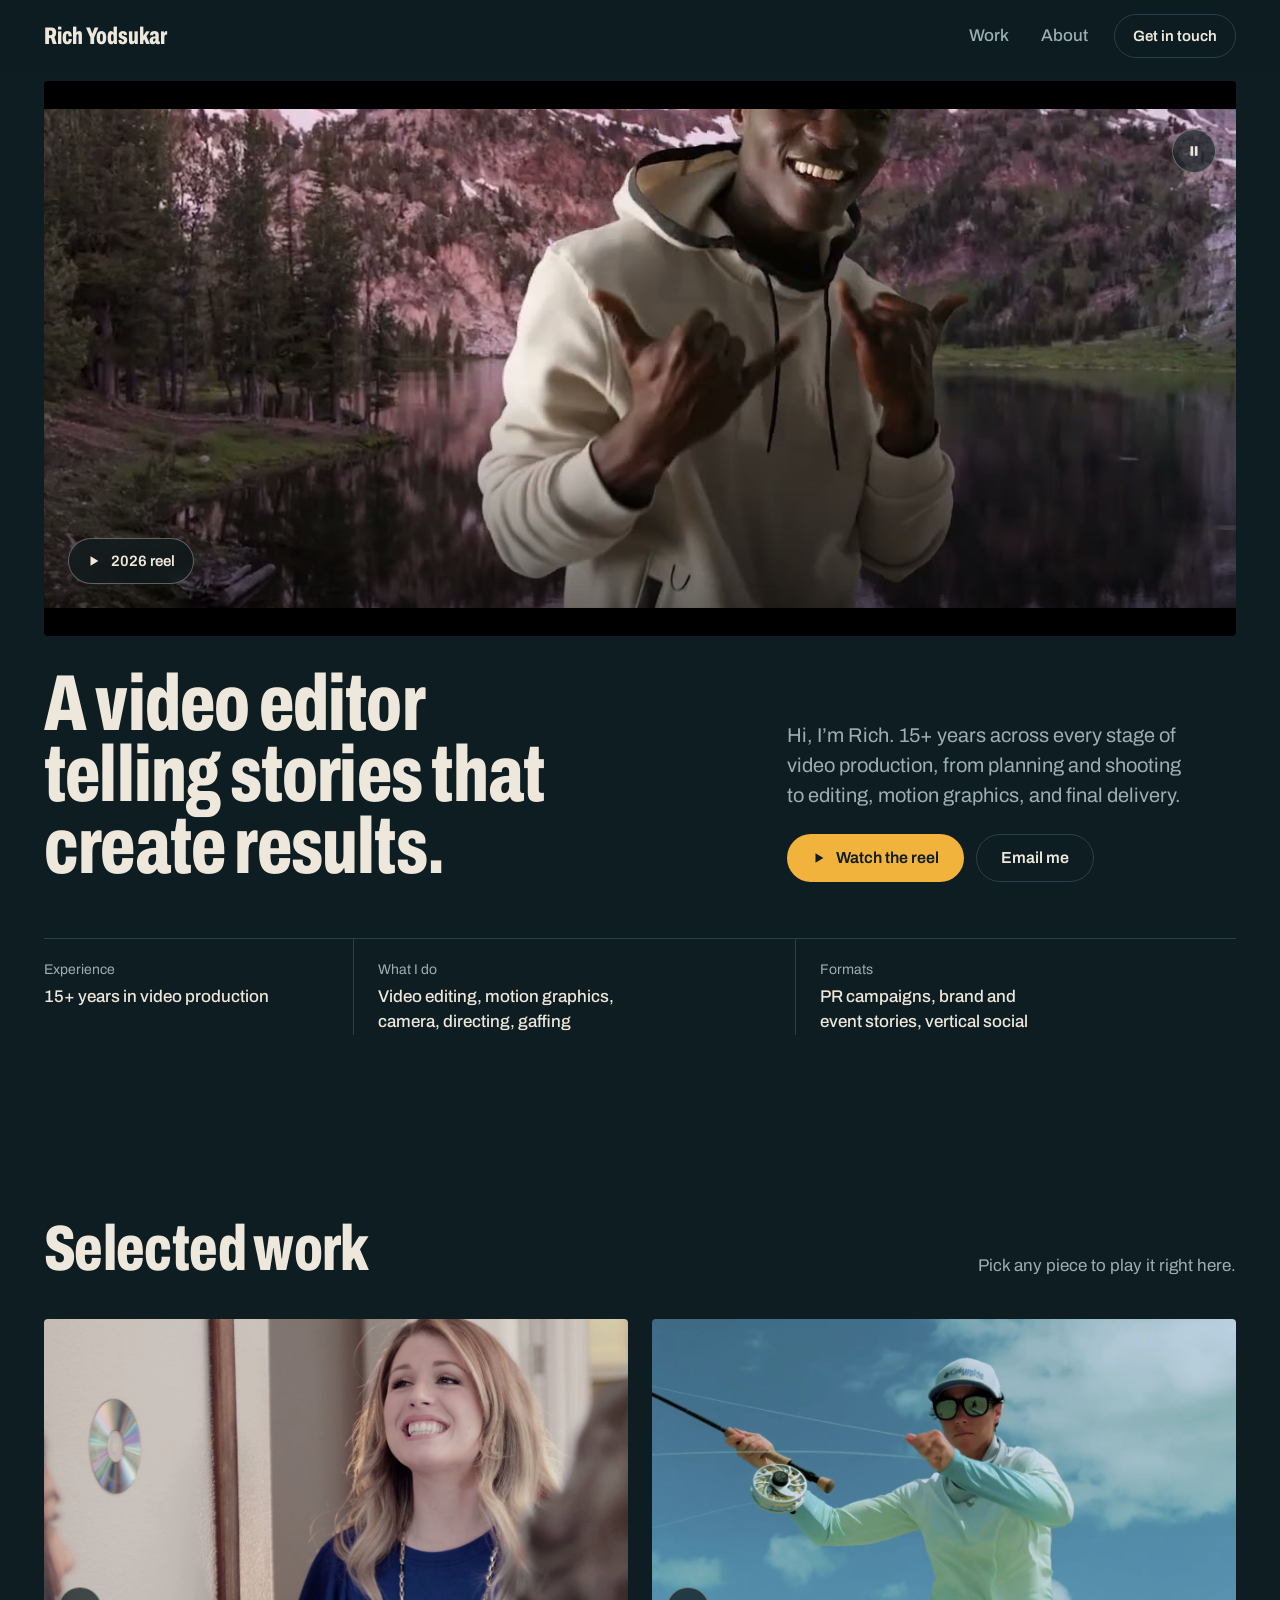
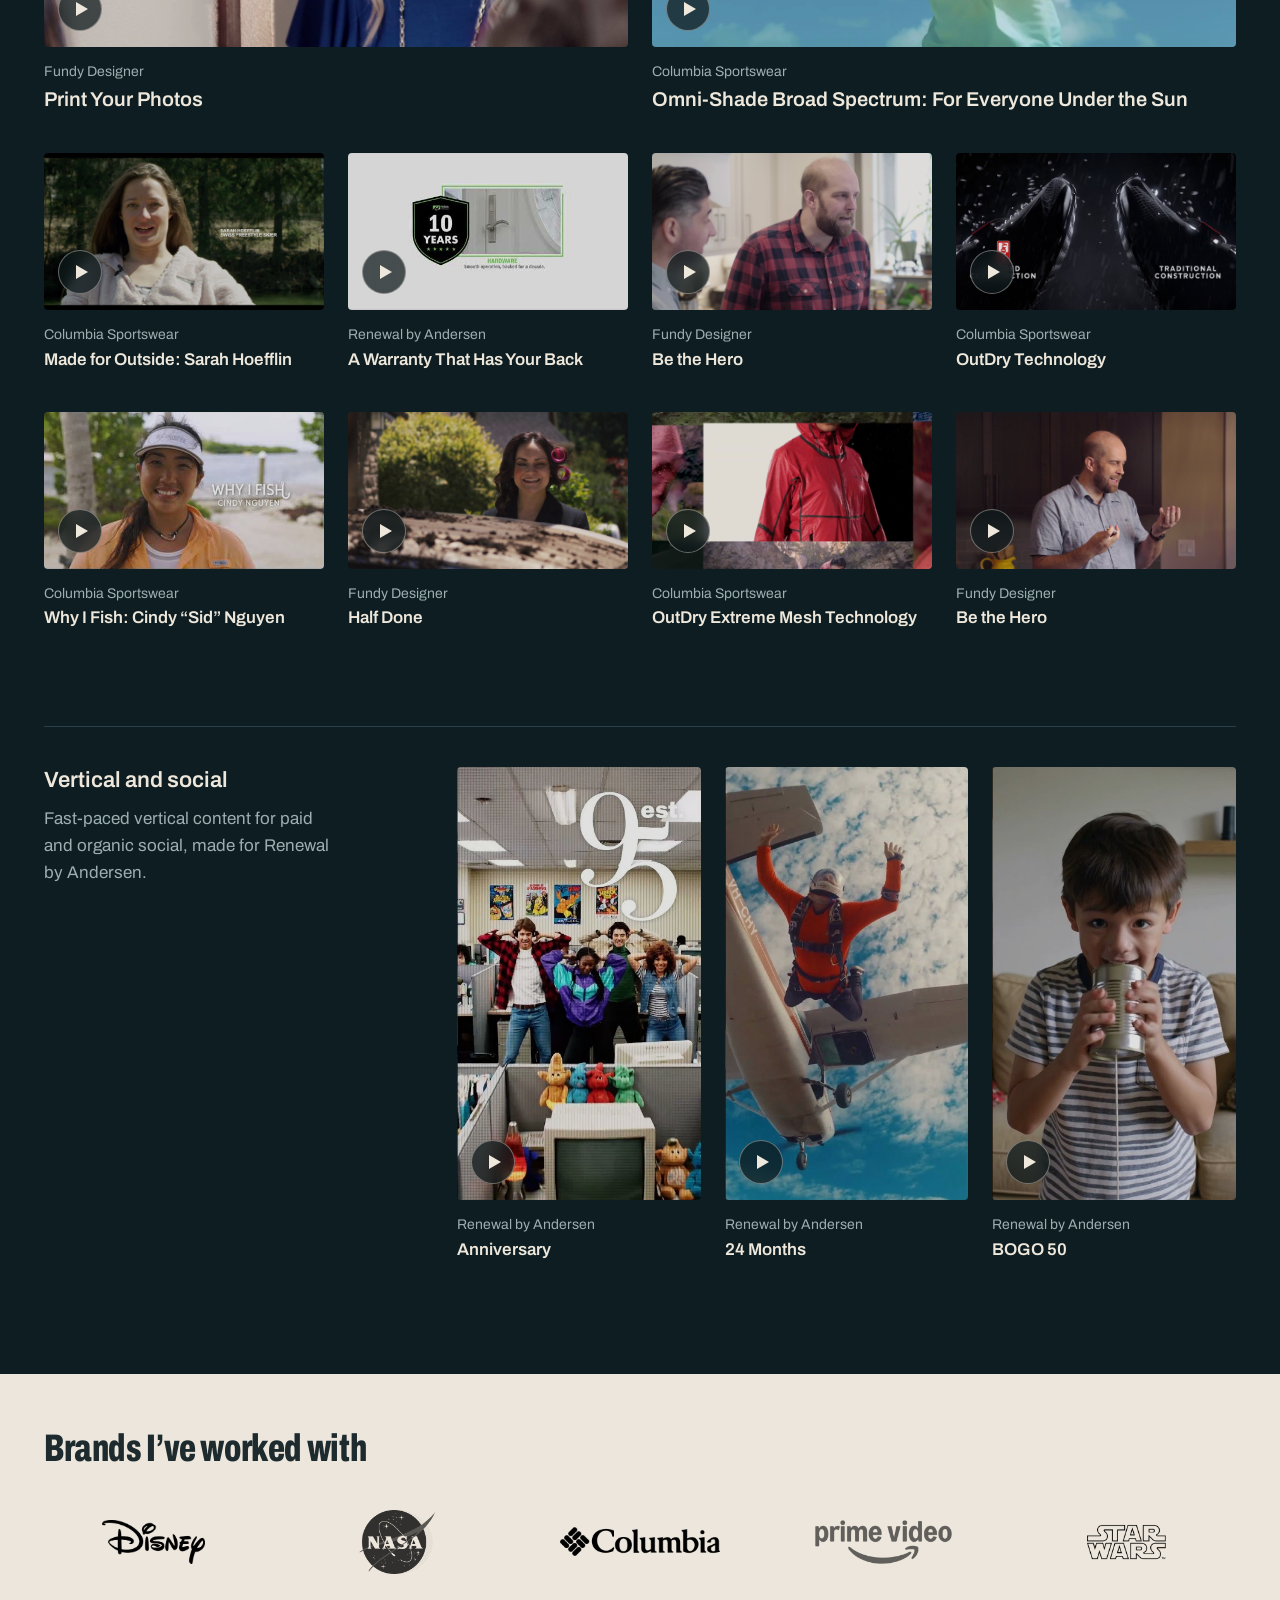
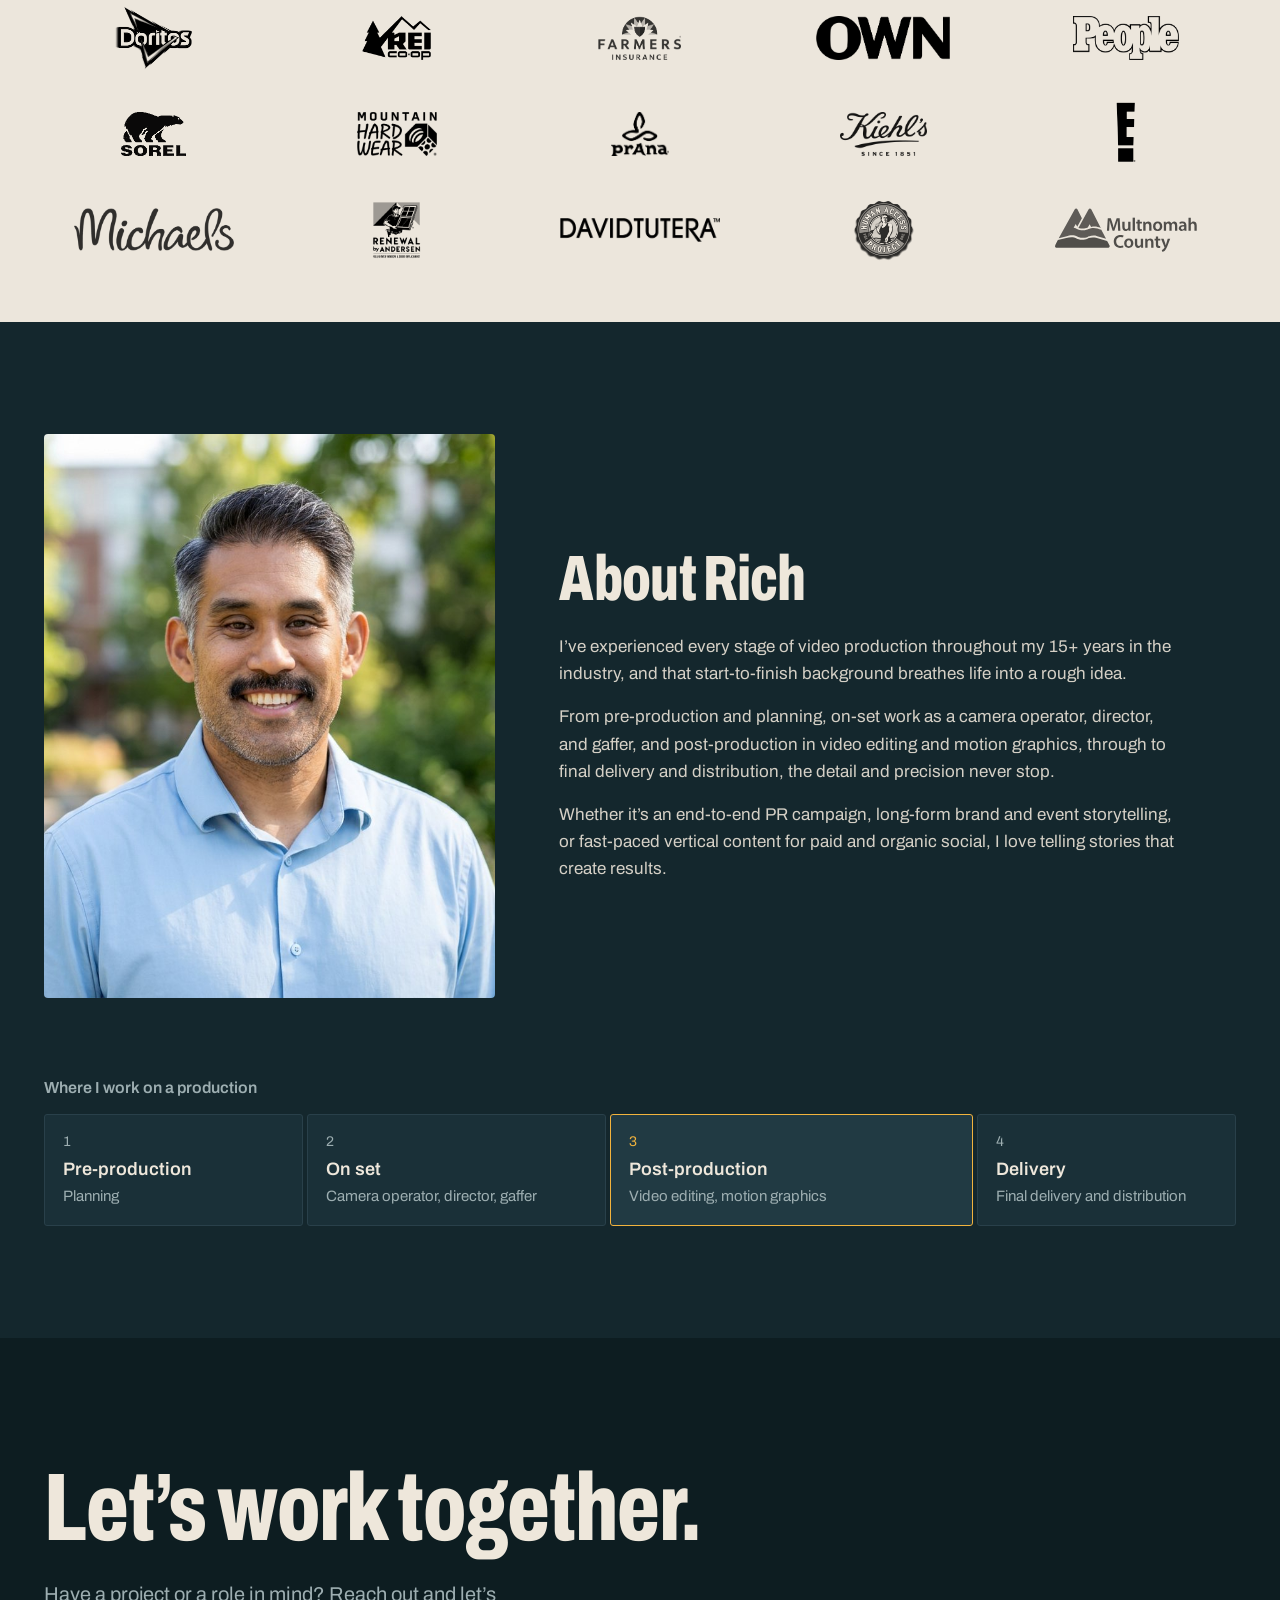
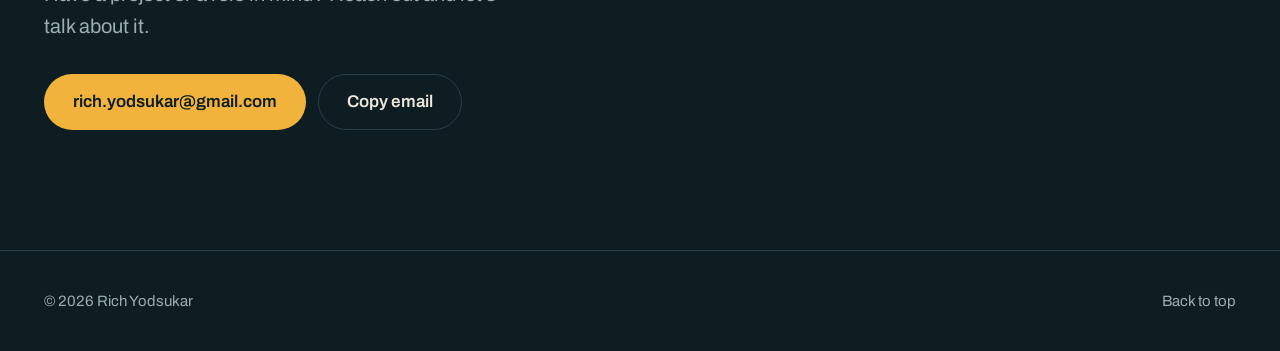
==== commit e4354570: "Redesign site: dark graded look, letterboxed reel, work before logos Design system in design-system/" ====
--- a/index.html
+++ b/index.html
@@ -3,21 +3,22 @@
 <head>
 <meta charset="UTF-8">
 <meta name="viewport" content="width=device-width, initial-scale=1.0">
-<title>Rich Yodsukar — Video Editor &amp; Motion Graphics</title>
+<title>Rich Yodsukar | Video Editor and Motion Designer</title>
 <meta name="description" content="Rich Yodsukar is a video editor with 15+ years across every stage of production: planning, shooting, editing, motion graphics, and delivery. Watch the reel and selected work.">
-<meta name="theme-color" content="#FAF7F2">
+<meta name="theme-color" content="#0D1D21">
+<meta name="color-scheme" content="dark">
 <link rel="canonical" href="https://yodsukar.com/">
 <meta property="og:type" content="website">
 <meta property="og:url" content="https://yodsukar.com/">
-<meta property="og:title" content="Rich Yodsukar — Video Editor &amp; Motion Graphics">
+<meta property="og:title" content="Rich Yodsukar | Video Editor and Motion Designer">
 <meta property="og:description" content="15+ years across every stage of video production. Watch the reel and selected work.">
 <meta property="og:image" content="https://yodsukar.com/assets/thumbs/6VLBuP5SXd0.jpg">
 <meta name="twitter:card" content="summary_large_image">
 <link rel="icon" type="image/svg+xml" href="assets/favicon.svg?v=2">
 <link rel="preconnect" href="https://fonts.googleapis.com">
 <link rel="preconnect" href="https://fonts.gstatic.com" crossorigin>
-<link href="https://fonts.googleapis.com/css2?family=Figtree:wght@400;500;600;700&family=Fraunces:ital,opsz,wght@0,9..144,400..600;1,9..144,400..600&display=swap" rel="stylesheet">
-<link rel="stylesheet" href="styles.css?v=6">
+<link href="https://fonts.googleapis.com/css2?family=Archivo:wdth,wght@62..125,400..800&display=swap" rel="stylesheet">
+<link rel="stylesheet" href="styles.css?v=7">
 <script>document.documentElement.classList.add("js");</script>
 <script type="application/ld+json">
 {
@@ -36,55 +37,55 @@
 
 <header class="site-header">
   <div class="wrap header-inner">
-    <a href="#top" class="wordmark">Rich Yodsukar<span aria-hidden="true">.</span></a>
+    <a href="#top" class="wordmark">Rich Yodsukar</a>
     <nav class="nav" aria-label="Primary">
       <a href="#work" class="nav-link">Work</a>
       <a href="#about" class="nav-link">About</a>
-      <a href="#contact" class="btn btn-small">Get in touch</a>
+      <a href="#contact" class="btn btn-ghost btn-small">Get in touch</a>
     </nav>
   </div>
 </header>
 
 <main>
 
-  <section id="top" class="hero">
-    <div class="wrap hero-grid">
-
-      <div class="hero-copy">
-        <p class="hello">
-          <img src="assets/headshot-avatar.jpg" alt="" width="44" height="44">
-          <span>Hi, I&rsquo;m Rich Yodsukar</span>
-        </p>
-        <h1>A video editor telling stories that <em>create results.</em></h1>
-        <p class="lede">15+ years across every stage of video production, from planning and shooting to editing, motion graphics, and final delivery.</p>
-        <div class="actions">
-          <a class="btn btn-primary" href="https://youtu.be/6VLBuP5SXd0" data-video="6VLBuP5SXd0">
-            <svg class="icon" viewBox="0 0 16 16" aria-hidden="true"><path d="M4 2.5v11l9-5.5z"/></svg>
-            Watch the reel
-          </a>
-          <a class="btn btn-ghost" href="mailto:rich.yodsukar@gmail.com">Email me</a>
-        </div>
-      </div>
-
-      <div class="reel">
-        <img class="reel-poster" src="assets/thumbs/6VLBuP5SXd0.jpg" alt="" width="1280" height="720">
-        <div class="reel-loop" id="reel-loop" data-loop="6VLBuP5SXd0"></div>
-        <a class="reel-hit" href="https://youtu.be/6VLBuP5SXd0" data-video="6VLBuP5SXd0" aria-label="Play the 2026 reel with sound">
-          <span class="reel-tag">2026 Reel</span>
-          <span class="reel-pill">
-            <svg class="icon" viewBox="0 0 16 16" aria-hidden="true"><path d="M4 2.5v11l9-5.5z"/></svg>
-            Play with sound
-          </span>
-        </a>
-      </div>
-
-    </div>
-
-    <div class="wrap">
+  <section id="top" class="hero" aria-labelledby="hero-title">
+    <div class="wrap">
+      <div class="gate">
+        <div class="reel">
+          <img class="reel-poster" src="assets/thumbs/6VLBuP5SXd0.jpg" alt="" width="1280" height="720" fetchpriority="high">
+          <div class="reel-loop" id="reel-loop" data-loop="6VLBuP5SXd0"></div>
+          <button class="reel-pause" type="button" id="reel-pause" aria-pressed="false" hidden>
+            <svg class="icon icon-pause" viewBox="0 0 16 16" aria-hidden="true"><path d="M4 2.5h3v11H4zM9 2.5h3v11H9z"/></svg>
+            <svg class="icon icon-play" viewBox="0 0 16 16" aria-hidden="true"><path d="M4 2.5v11l9-5.5z"/></svg>
+            <span class="sr-only">Pause the background preview</span>
+          </button>
+          <a class="reel-hit" href="https://youtu.be/6VLBuP5SXd0" data-video="6VLBuP5SXd0" data-title="2026 Reel" aria-label="Play the 2026 reel with sound">
+            <span class="reel-pill">
+              <svg class="icon" viewBox="0 0 16 16" aria-hidden="true"><path d="M4 2.5v11l9-5.5z"/></svg>
+              <span class="reel-pill-label">2026 reel</span>
+            </span>
+          </a>
+        </div>
+      </div>
+
+      <div class="hero-row">
+        <h1 id="hero-title">A video editor telling stories that create results.</h1>
+        <div class="hero-side">
+          <p class="lede">Hi, I&rsquo;m Rich. 15+ years across every stage of video production, from planning and shooting to editing, motion graphics, and final delivery.</p>
+          <div class="actions">
+            <a class="btn btn-primary" href="https://youtu.be/6VLBuP5SXd0" data-video="6VLBuP5SXd0" data-title="2026 Reel">
+              <svg class="icon" viewBox="0 0 16 16" aria-hidden="true"><path d="M4 2.5v11l9-5.5z"/></svg>
+              Watch the reel
+            </a>
+            <a class="btn btn-ghost" href="mailto:rich.yodsukar@gmail.com">Email me</a>
+          </div>
+        </div>
+      </div>
+
       <dl class="glance">
         <div>
           <dt>Experience</dt>
-          <dd>15+ years in video production</dd>
+          <dd><span class="num">15+</span> years in video production</dd>
         </div>
         <div>
           <dt>What I do</dt>
@@ -98,173 +99,171 @@
     </div>
   </section>
 
+
+  <section id="work" class="section" aria-labelledby="work-title">
+    <div class="wrap">
+      <div class="section-head">
+        <h2 id="work-title">Selected work</h2>
+        <p class="section-note">Pick any piece to play it right here.</p>
+      </div>
+
+      <div class="work-grid">
+
+        <a class="card feature" href="https://youtu.be/VQ2kHJP2bXo" data-video="VQ2kHJP2bXo">
+          <span class="thumb"><img src="assets/thumbs/VQ2kHJP2bXo.jpg" alt="" width="1280" height="720" loading="lazy"><span class="play" aria-hidden="true"></span></span>
+          <span class="meta"><span class="client">Fundy Designer</span><span class="title">Print Your Photos</span></span>
+        </a>
+
+        <a class="card feature" href="https://youtu.be/dw-rneR-e0I" data-video="dw-rneR-e0I">
+          <span class="thumb"><img src="assets/thumbs/dw-rneR-e0I.jpg" alt="" width="1280" height="720" loading="lazy"><span class="play" aria-hidden="true"></span></span>
+          <span class="meta"><span class="client">Columbia Sportswear</span><span class="title">Omni-Shade Broad Spectrum: For Everyone Under the Sun</span></span>
+        </a>
+
+        <a class="card" href="https://youtu.be/8mKAf8Q-W-8" data-video="8mKAf8Q-W-8">
+          <span class="thumb"><img src="assets/thumbs/8mKAf8Q-W-8.jpg" alt="" width="1280" height="720" loading="lazy"><span class="play" aria-hidden="true"></span></span>
+          <span class="meta"><span class="client">Columbia Sportswear</span><span class="title">Made for Outside: Sarah Hoefflin</span></span>
+        </a>
+
+        <a class="card" href="https://youtu.be/CuXej16sJp4" data-video="CuXej16sJp4">
+          <span class="thumb"><img src="assets/thumbs/CuXej16sJp4.jpg" alt="" width="1280" height="720" loading="lazy"><span class="play" aria-hidden="true"></span></span>
+          <span class="meta"><span class="client">Renewal by Andersen</span><span class="title">A Warranty That Has Your Back</span></span>
+        </a>
+
+        <a class="card" href="https://youtu.be/52CTM2vqmbM" data-video="52CTM2vqmbM">
+          <span class="thumb"><img class="zoom" src="assets/thumbs/52CTM2vqmbM.jpg" alt="" width="1280" height="720" loading="lazy"><span class="play" aria-hidden="true"></span></span>
+          <span class="meta"><span class="client">Fundy Designer</span><span class="title">Be the Hero</span></span>
+        </a>
+
+        <a class="card" href="https://youtu.be/64FihIgyM4M" data-video="64FihIgyM4M">
+          <span class="thumb"><img src="assets/thumbs/64FihIgyM4M.jpg" alt="" width="1280" height="720" loading="lazy"><span class="play" aria-hidden="true"></span></span>
+          <span class="meta"><span class="client">Columbia Sportswear</span><span class="title">OutDry Technology</span></span>
+        </a>
+
+        <a class="card" href="https://youtu.be/X9b6rL-U4C4" data-video="X9b6rL-U4C4">
+          <span class="thumb"><img src="assets/thumbs/X9b6rL-U4C4.jpg" alt="" width="1280" height="720" loading="lazy"><span class="play" aria-hidden="true"></span></span>
+          <span class="meta"><span class="client">Columbia Sportswear</span><span class="title">Why I Fish: Cindy &ldquo;Sid&rdquo; Nguyen</span></span>
+        </a>
+
+        <a class="card" href="https://youtu.be/krVJm5ze7uw" data-video="krVJm5ze7uw">
+          <span class="thumb"><img src="assets/thumbs/krVJm5ze7uw.jpg" alt="" width="1280" height="720" loading="lazy"><span class="play" aria-hidden="true"></span></span>
+          <span class="meta"><span class="client">Fundy Designer</span><span class="title">Half Done</span></span>
+        </a>
+
+        <a class="card" href="https://youtu.be/iyd8zUvOP9w" data-video="iyd8zUvOP9w">
+          <span class="thumb"><img src="assets/thumbs/iyd8zUvOP9w.jpg" alt="" width="1280" height="720" loading="lazy"><span class="play" aria-hidden="true"></span></span>
+          <span class="meta"><span class="client">Columbia Sportswear</span><span class="title">OutDry Extreme Mesh Technology</span></span>
+        </a>
+
+        <a class="card" href="https://youtu.be/r9026XcCzMs" data-video="r9026XcCzMs">
+          <span class="thumb"><img src="assets/thumbs/r9026XcCzMs.jpg" alt="" width="1280" height="720" loading="lazy"><span class="play" aria-hidden="true"></span></span>
+          <span class="meta"><span class="client">Fundy Designer</span><span class="title">Be the Hero</span></span>
+        </a>
+
+      </div>
+
+      <div class="shorts">
+        <div class="shorts-intro">
+          <h3>Vertical and social</h3>
+          <p>Fast-paced vertical content for paid and organic social, made for Renewal by Andersen.</p>
+        </div>
+
+        <div class="shorts-grid">
+          <a class="card vertical" href="https://youtube.com/shorts/NWf63YcumM0" data-video="NWf63YcumM0" data-vertical>
+            <span class="thumb"><img src="assets/thumbs/NWf63YcumM0.jpg" alt="" width="405" height="720" loading="lazy"><span class="play" aria-hidden="true"></span></span>
+            <span class="meta"><span class="client">Renewal by Andersen</span><span class="title">Anniversary</span></span>
+          </a>
+
+          <a class="card vertical" href="https://youtube.com/shorts/dCQaHVbfqP4" data-video="dCQaHVbfqP4" data-vertical>
+            <span class="thumb"><img src="assets/thumbs/dCQaHVbfqP4.jpg" alt="" width="405" height="720" loading="lazy"><span class="play" aria-hidden="true"></span></span>
+            <span class="meta"><span class="client">Renewal by Andersen</span><span class="title">24 Months</span></span>
+          </a>
+
+          <a class="card vertical" href="https://youtube.com/shorts/0cpQtxeBTX4" data-video="0cpQtxeBTX4" data-vertical>
+            <span class="thumb"><img src="assets/thumbs/0cpQtxeBTX4.jpg" alt="" width="405" height="720" loading="lazy"><span class="play" aria-hidden="true"></span></span>
+            <span class="meta"><span class="client">Renewal by Andersen</span><span class="title">BOGO 50</span></span>
+          </a>
+        </div>
+      </div>
+    </div>
+  </section>
+
   <section class="brands" aria-labelledby="brands-title">
     <div class="wrap">
-      <h2 class="eyebrow center" id="brands-title">Brands I&rsquo;ve worked with</h2>
+      <h2 class="brands-title" id="brands-title">Brands I&rsquo;ve worked with</h2>
       <ul class="brands-grid">
-        <li><img src="assets/brands/disney.png?v=2" alt="Disney" loading="lazy"></li>
-        <li><img src="assets/brands/nasa.png" alt="NASA" loading="lazy"></li>
-        <li><img src="assets/brands/columbia-sportswear.png" alt="Columbia Sportswear" loading="lazy"></li>
-        <li><img src="assets/brands/prime-video.png" alt="Prime Video" loading="lazy"></li>
-        <li><img src="assets/brands/star-wars.png" alt="Star Wars" class="is-light" loading="lazy"></li>
-        <li><img src="assets/brands/doritos.png" alt="Doritos" loading="lazy"></li>
-        <li><img src="assets/brands/rei.png" alt="REI" loading="lazy"></li>
-        <li><img src="assets/brands/farmers-insurance.png" alt="Farmers Insurance" loading="lazy"></li>
-        <li><img src="assets/brands/own-network.png" alt="OWN Network" loading="lazy"></li>
-        <li><img src="assets/brands/people-magazine.png" alt="People Magazine" class="is-light" loading="lazy"></li>
-        <li><img src="assets/brands/sorel.png?v=2" alt="Sorel" loading="lazy"></li>
-        <li><img src="assets/brands/mountain-hardwear.png" alt="Mountain Hardwear" loading="lazy"></li>
-        <li><img src="assets/brands/prana.png" alt="Prana" loading="lazy"></li>
-        <li><img src="assets/brands/kiehls.png" alt="Kiehl&rsquo;s" loading="lazy"></li>
-        <li><img src="assets/brands/e-entertainment.png" alt="E! Entertainment" loading="lazy"></li>
-        <li><img src="assets/brands/michaels.png" alt="Michaels" loading="lazy"></li>
-        <li><img src="assets/brands/renewal-by-andersen.png?v=2" alt="Renewal by Andersen" class="is-tall" loading="lazy"></li>
-        <li><img src="assets/brands/david-tutera.png" alt="David Tutera" loading="lazy"></li>
-        <li><img src="assets/brands/human-access-project.png" alt="Human Access Project" loading="lazy"></li>
-        <li><img src="assets/brands/multnomah-county.svg" alt="Multnomah County" loading="lazy"></li>
+        <li><img src="assets/brands/disney.png?v=2" width="600" height="255" alt="Disney" loading="lazy"></li>
+        <li><img src="assets/brands/nasa.png?v=3" width="524" height="442" class="is-tall" alt="NASA" loading="lazy"></li>
+        <li><img src="assets/brands/columbia-sportswear.png" width="480" height="88" alt="Columbia Sportswear" loading="lazy"></li>
+        <li><img src="assets/brands/prime-video.png" width="466" height="150" alt="Prime Video" loading="lazy"></li>
+        <li><img src="assets/brands/star-wars.png" width="500" height="281" class="is-outline" alt="Star Wars" loading="lazy"></li>
+        <li><img src="assets/brands/doritos.png" width="596" height="495" class="is-tall" alt="Doritos" loading="lazy"></li>
+        <li><img src="assets/brands/rei.png" width="250" height="160" alt="REI" loading="lazy"></li>
+        <li><img src="assets/brands/farmers-insurance.png" width="249" height="132" alt="Farmers Insurance" loading="lazy"></li>
+        <li><img src="assets/brands/own-network.png" width="383" height="126" class="is-outline" alt="OWN Network" loading="lazy"></li>
+        <li><img src="assets/brands/people-magazine.png" width="330" height="137" class="is-outline" alt="People Magazine" loading="lazy"></li>
+        <li><img src="assets/brands/sorel.png?v=2" width="129" height="87" alt="Sorel" loading="lazy"></li>
+        <li><img src="assets/brands/mountain-hardwear.png" width="476" height="261" alt="Mountain Hardwear" loading="lazy"></li>
+        <li><img src="assets/brands/prana.png" width="250" height="187" alt="Prana" loading="lazy"></li>
+        <li><img src="assets/brands/kiehls.png" width="250" height="126" alt="Kiehl&rsquo;s" loading="lazy"></li>
+        <li><img src="assets/brands/e-entertainment.png" width="600" height="1903" alt="E! Entertainment" class="is-tall" loading="lazy"></li>
+        <li><img src="assets/brands/michaels.png" width="500" height="135" alt="Michaels" loading="lazy"></li>
+        <li><img src="assets/brands/renewal-by-andersen.png?v=2" width="600" height="696" alt="Renewal by Andersen" class="is-tall" loading="lazy"></li>
+        <li><img src="assets/brands/david-tutera.png" width="364" height="55" class="is-outline" alt="David Tutera" loading="lazy"></li>
+        <li><img src="assets/brands/human-access-project.png" width="250" height="246" alt="Human Access Project" class="is-tall" loading="lazy"></li>
+        <li><img src="assets/brands/multnomah-county.svg" width="400" height="124" alt="Multnomah County" loading="lazy"></li>
       </ul>
     </div>
   </section>
 
-  <section id="work" class="section">
-    <div class="wrap">
-      <div class="section-head reveal">
-        <p class="eyebrow">Portfolio</p>
-        <h2>Selected work</h2>
-        <p class="section-note">Pick any piece to play it right here.</p>
-      </div>
-
-      <div class="work-grid">
-
-        <a class="card feature reveal" href="https://youtu.be/VQ2kHJP2bXo" data-video="VQ2kHJP2bXo">
-          <span class="thumb"><img src="assets/thumbs/VQ2kHJP2bXo.jpg" alt="" loading="lazy"><span class="play" aria-hidden="true"></span></span>
-          <span class="meta"><span class="client">Fundy Designer</span><span class="title">Print Your Photos</span></span>
-        </a>
-
-        <a class="card feature reveal" href="https://youtu.be/dw-rneR-e0I" data-video="dw-rneR-e0I">
-          <span class="thumb"><img src="assets/thumbs/dw-rneR-e0I.jpg" alt="" loading="lazy"><span class="play" aria-hidden="true"></span></span>
-          <span class="meta"><span class="client">Columbia Sportswear</span><span class="title">Omni-Shade Broad Spectrum: For Everyone Under the Sun</span></span>
-        </a>
-
-        <a class="card reveal" href="https://youtu.be/8mKAf8Q-W-8" data-video="8mKAf8Q-W-8">
-          <span class="thumb"><img src="assets/thumbs/8mKAf8Q-W-8.jpg" alt="" loading="lazy"><span class="play" aria-hidden="true"></span></span>
-          <span class="meta"><span class="client">Columbia Sportswear</span><span class="title">Made for Outside: Sarah Hoefflin</span></span>
-        </a>
-
-        <a class="card reveal" href="https://youtu.be/CuXej16sJp4" data-video="CuXej16sJp4">
-          <span class="thumb"><img src="assets/thumbs/CuXej16sJp4.jpg" alt="" loading="lazy"><span class="play" aria-hidden="true"></span></span>
-          <span class="meta"><span class="client">Renewal by Andersen</span><span class="title">A Warranty That Has Your Back</span></span>
-        </a>
-
-        <a class="card reveal" href="https://youtu.be/52CTM2vqmbM" data-video="52CTM2vqmbM">
-          <span class="thumb"><img class="zoom" src="assets/thumbs/52CTM2vqmbM.jpg" alt="" loading="lazy"><span class="play" aria-hidden="true"></span></span>
-          <span class="meta"><span class="client">Fundy Designer</span><span class="title">Be the Hero</span></span>
-        </a>
-
-        <a class="card reveal" href="https://youtu.be/64FihIgyM4M" data-video="64FihIgyM4M">
-          <span class="thumb"><img src="assets/thumbs/64FihIgyM4M.jpg" alt="" loading="lazy"><span class="play" aria-hidden="true"></span></span>
-          <span class="meta"><span class="client">Columbia Sportswear</span><span class="title">OutDry Technology</span></span>
-        </a>
-
-        <a class="card reveal" href="https://youtu.be/X9b6rL-U4C4" data-video="X9b6rL-U4C4">
-          <span class="thumb"><img src="assets/thumbs/X9b6rL-U4C4.jpg" alt="" loading="lazy"><span class="play" aria-hidden="true"></span></span>
-          <span class="meta"><span class="client">Columbia Sportswear</span><span class="title">Why I Fish: Cindy &ldquo;Sid&rdquo; Nguyen</span></span>
-        </a>
-
-        <a class="card reveal" href="https://youtu.be/krVJm5ze7uw" data-video="krVJm5ze7uw">
-          <span class="thumb"><img src="assets/thumbs/krVJm5ze7uw.jpg" alt="" loading="lazy"><span class="play" aria-hidden="true"></span></span>
-          <span class="meta"><span class="client">Fundy Designer</span><span class="title">Half Done</span></span>
-        </a>
-
-        <a class="card reveal" href="https://youtu.be/iyd8zUvOP9w" data-video="iyd8zUvOP9w">
-          <span class="thumb"><img src="assets/thumbs/iyd8zUvOP9w.jpg" alt="" loading="lazy"><span class="play" aria-hidden="true"></span></span>
-          <span class="meta"><span class="client">Columbia Sportswear</span><span class="title">OutDry Extreme Mesh Technology</span></span>
-        </a>
-
-        <a class="card reveal" href="https://youtu.be/r9026XcCzMs" data-video="r9026XcCzMs">
-          <span class="thumb"><img src="assets/thumbs/r9026XcCzMs.jpg" alt="" loading="lazy"><span class="play" aria-hidden="true"></span></span>
-          <span class="meta"><span class="client">Fundy Designer</span><span class="title">Be the Hero</span></span>
-        </a>
-
-      </div>
-
-      <div class="shorts-grid">
-
-        <div class="shorts-intro reveal">
-          <p class="eyebrow">Short-form</p>
-          <h3>Vertical and social</h3>
-          <p>Fast-paced vertical content for paid and organic social.</p>
-        </div>
-
-        <a class="card vertical reveal" href="https://youtube.com/shorts/NWf63YcumM0" data-video="NWf63YcumM0" data-vertical>
-          <span class="thumb"><img src="assets/thumbs/NWf63YcumM0.jpg" alt="" loading="lazy"><span class="play" aria-hidden="true"></span></span>
-          <span class="meta"><span class="client">Renewal by Andersen</span><span class="title">Anniversary</span></span>
-        </a>
-
-        <a class="card vertical reveal" href="https://youtube.com/shorts/dCQaHVbfqP4" data-video="dCQaHVbfqP4" data-vertical>
-          <span class="thumb"><img src="assets/thumbs/dCQaHVbfqP4.jpg" alt="" loading="lazy"><span class="play" aria-hidden="true"></span></span>
-          <span class="meta"><span class="client">Renewal by Andersen</span><span class="title">24 Months</span></span>
-        </a>
-
-        <a class="card vertical reveal" href="https://youtube.com/shorts/0cpQtxeBTX4" data-video="0cpQtxeBTX4" data-vertical>
-          <span class="thumb"><img src="assets/thumbs/0cpQtxeBTX4.jpg" alt="" loading="lazy"><span class="play" aria-hidden="true"></span></span>
-          <span class="meta"><span class="client">Renewal by Andersen</span><span class="title">BOGO 50</span></span>
-        </a>
-
-      </div>
-    </div>
-  </section>
-
-  <section id="about" class="section section-tint">
+  <section id="about" class="section about" aria-labelledby="about-title">
     <div class="wrap">
       <div class="about-grid">
-        <img class="about-photo reveal" src="assets/headshot-portrait.jpg" alt="Rich Yodsukar smiling outdoors" width="720" height="900" loading="lazy">
-        <div class="about-text reveal">
-          <p class="eyebrow">About</p>
-          <h2>About Rich</h2>
-          <p>I&rsquo;ve experienced every stage of video production throughout my 15+ years in the industry and that start-to-finish background breathes life into a rough idea.</p>
-          <p>From pre-production and planning, on-set work as a camera operator, director, and gaffer, and post-production in video editing and motion graphics, through to final delivery and distribution, the detail and precision never stops.</p>
+        <img class="about-photo" src="assets/headshot-portrait.jpg" alt="Rich Yodsukar smiling outdoors" width="720" height="900" loading="lazy">
+        <div class="about-text">
+          <h2 id="about-title">About Rich</h2>
+          <p>I&rsquo;ve experienced every stage of video production throughout my 15+ years in the industry, and that start-to-finish background breathes life into a rough idea.</p>
+          <p>From pre-production and planning, on-set work as a camera operator, director, and gaffer, and post-production in video editing and motion graphics, through to final delivery and distribution, the detail and precision never stop.</p>
           <p>Whether it&rsquo;s an end-to-end PR campaign, long-form brand and event storytelling, or fast-paced vertical content for paid and organic social, I love telling stories that create results.</p>
         </div>
       </div>
 
-      <ol class="pipeline reveal" aria-label="Where I work across a production">
-        <li>
-          <span class="step">01</span>
-          <h3>Pre-production</h3>
-          <p>Planning</p>
-        </li>
-        <li>
-          <span class="step">02</span>
-          <h3>On set</h3>
-          <p>Camera operator, director, gaffer</p>
-        </li>
-        <li>
-          <span class="step">03</span>
-          <h3>Post-production</h3>
-          <p>Video editing, motion graphics</p>
-        </li>
-        <li>
-          <span class="step">04</span>
-          <h3>Delivery</h3>
-          <p>Final delivery and distribution</p>
-        </li>
-      </ol>
-    </div>
-  </section>
-
-  <section id="contact" class="section">
-    <div class="wrap">
-      <div class="contact-card reveal">
-        <p class="eyebrow">Contact</p>
-        <h2>Let&rsquo;s work together.</h2>
-        <p class="contact-copy">Have a project or a role in mind? Reach out and let&rsquo;s talk about it.</p>
-        <div class="actions center">
-          <a class="btn btn-primary btn-large" href="mailto:rich.yodsukar@gmail.com">rich.yodsukar@gmail.com</a>
-          <button class="btn btn-outline-light btn-large" type="button" id="copy-email" data-email="rich.yodsukar@gmail.com">Copy email</button>
-        </div>
-        <p class="sr-only" role="status" id="copy-status"></p>
-      </div>
+      <div class="track-wrap">
+        <h3 class="track-title">Where I work on a production</h3>
+        <ol class="track">
+          <li class="clip">
+            <span class="step">1</span>
+            <span class="clip-name">Pre-production</span>
+            <span class="clip-detail">Planning</span>
+          </li>
+          <li class="clip">
+            <span class="step">2</span>
+            <span class="clip-name">On set</span>
+            <span class="clip-detail">Camera operator, director, gaffer</span>
+          </li>
+          <li class="clip">
+            <span class="step">3</span>
+            <span class="clip-name">Post-production</span>
+            <span class="clip-detail">Video editing, motion graphics</span>
+          </li>
+          <li class="clip">
+            <span class="step">4</span>
+            <span class="clip-name">Delivery</span>
+            <span class="clip-detail">Final delivery and distribution</span>
+          </li>
+        </ol>
+      </div>
+    </div>
+  </section>
+
+  <section id="contact" class="section contact" aria-labelledby="contact-title">
+    <div class="wrap">
+      <h2 class="contact-title" id="contact-title">Let&rsquo;s work together.</h2>
+      <p class="contact-copy">Have a project or a role in mind? Reach out and let&rsquo;s talk about it.</p>
+      <div class="actions">
+        <a class="btn btn-primary btn-large" href="mailto:rich.yodsukar@gmail.com">rich.yodsukar@gmail.com</a>
+        <button class="btn btn-ghost btn-large" type="button" id="copy-email" data-email="rich.yodsukar@gmail.com">Copy email</button>
+      </div>
+      <p class="sr-only" role="status" id="copy-status"></p>
     </div>
   </section>
 
@@ -278,10 +277,16 @@
 </footer>
 
 <dialog class="lightbox" id="lightbox" aria-label="Video player">
-  <button class="lightbox-close" type="button" id="lightbox-close" aria-label="Close video">&times;</button>
+  <button class="lightbox-close" type="button" id="lightbox-close" aria-label="Close video">
+    <svg viewBox="0 0 16 16" aria-hidden="true"><path d="M3 3l10 10M13 3L3 13"/></svg>
+  </button>
   <div class="lightbox-stage" id="lightbox-stage"></div>
+  <div class="lightbox-caption">
+    <p id="lightbox-title"></p>
+    <a id="lightbox-yt" href="#" target="_blank" rel="noopener">Open on YouTube</a>
+  </div>
 </dialog>
 
-<script src="script.js?v=6"></script>
+<script src="script.js?v=7"></script>
 </body>
 </html>
--- a/styles.css
+++ b/styles.css
@@ -1,21 +1,24 @@
+/* yodsukar.com. Tokens and rules: design-system/MASTER.md */
 :root {
-  --bg: #faf7f2;
-  --surface: #ffffff;
-  --ink: #1e1a16;
-  --muted: #675e54;
-  --line: #e9e2d8;
-  --line-strong: #d3c9bc;
-  --accent: #c4421a;
-  --accent-deep: #a33412;
-  --accent-soft: #fbe9df;
-  --accent-on-dark: #f58b5e;
-  --muted-on-dark: #cfc5b8;
-  --radius: 20px;
-  --radius-sm: 12px;
-  --wrap: 1180px;
-  --display: "Fraunces", Georgia, "Times New Roman", serif;
-  --body: "Figtree", -apple-system, BlinkMacSystemFont, "Segoe UI", Roboto, sans-serif;
-  --shadow: 0 1px 2px rgba(30, 26, 22, 0.06), 0 18px 40px -18px rgba(30, 26, 22, 0.28);
+  --shadow: #0d1d21;
+  --panel: #14272d;
+  --panel-2: #1a3038;
+  --panel-hot: #213a43;
+  --line: #29404a;
+  --body-text: #d5d0c6;
+  --highlight: #eee7db;
+  --muted: #9daeb1;
+  --tally: #f2b33d;
+  --tally-deep: #ffc95f;
+  --paper: #ece6dc;
+  --paper-ink: #1d2a2e;
+  --paper-muted: #4d5b5f;
+
+  --wrap: 1240px;
+  --gutter: 24px;
+  --radius-media: 4px;
+  --font: "Archivo", -apple-system, BlinkMacSystemFont, "Segoe UI", Roboto, sans-serif;
+  --ease-out: cubic-bezier(0.16, 1, 0.3, 1);
 }
 
 *,
@@ -24,39 +27,61 @@
 
 html {
   scroll-behavior: smooth;
+  scroll-padding-top: 80px;
   -webkit-text-size-adjust: 100%;
+  background: var(--shadow);
 }
 
 html:has(dialog[open]) { overflow: hidden; }
 
 body {
   margin: 0;
-  background: var(--bg);
-  color: var(--ink);
-  font-family: var(--body);
+  background: var(--shadow);
+  color: var(--highlight);
+  font-family: var(--font);
+  font-stretch: 100%;
   font-size: 1.0625rem;
   line-height: 1.6;
   -webkit-font-smoothing: antialiased;
-}
-
-img { max-width: 100%; }
+  overflow-x: clip;
+}
+
+img { max-width: 100%; display: block; }
 
 h1, h2, h3, p, dl, dd, ol, ul { margin: 0; }
 
 h1, h2, h3 { text-wrap: balance; }
 
-a { color: inherit; }
+p { text-wrap: pretty; }
+
+a {
+  color: inherit;
+  text-underline-offset: 0.2em;
+}
+
+/* browser surfaces carry the palette too */
+::selection {
+  background: var(--tally);
+  color: var(--shadow);
+}
+
+html {
+  color-scheme: dark;
+  scrollbar-color: var(--line) var(--shadow);
+  accent-color: var(--tally);
+  caret-color: var(--tally);
+}
 
 :focus-visible {
-  outline: 3px solid var(--accent);
+  outline: 3px solid var(--tally);
   outline-offset: 3px;
-  border-radius: 6px;
+  border-radius: 4px;
 }
 
 .wrap {
   max-width: var(--wrap);
   margin: 0 auto;
-  padding: 0 24px;
+  padding: 0 var(--gutter);
 }
 
 .sr-only {
@@ -74,9 +99,10 @@
   top: -60px;
   z-index: 100;
   padding: 10px 16px;
-  background: var(--ink);
-  color: var(--bg);
-  border-radius: 10px;
+  background: var(--tally);
+  color: var(--shadow);
+  font-weight: 600;
+  border-radius: 6px;
   text-decoration: none;
   transition: top 0.15s ease;
 }
@@ -90,197 +116,155 @@
   flex-shrink: 0;
 }
 
-/* Shared type */
-.eyebrow {
-  font-family: var(--body);
-  font-size: 0.78rem;
-  font-weight: 700;
-  letter-spacing: 0.14em;
-  text-transform: uppercase;
-  color: var(--accent);
-}
-
-.eyebrow.center { text-align: center; }
-
-h2 {
-  font-family: var(--display);
-  font-weight: 500;
-  font-size: clamp(1.9rem, 3.4vw, 2.75rem);
-  line-height: 1.1;
-  letter-spacing: -0.015em;
+/* Display type: condensed, like film credits */
+h1,
+h2,
+.contact-title {
+  font-stretch: 68%;
+  font-weight: 800;
+  line-height: 0.94;
+  letter-spacing: -0.01em;
+}
+
+h2 { font-size: clamp(2.25rem, 5vw, 4rem); }
+
+h3 {
+  font-size: 1.375rem;
+  font-weight: 600;
+  line-height: 1.25;
 }
 
 /* Buttons */
+a,
+button {
+  touch-action: manipulation;
+  -webkit-tap-highlight-color: transparent;
+}
+
 .btn {
   display: inline-flex;
   align-items: center;
   justify-content: center;
   gap: 10px;
-  padding: 13px 24px;
+  min-height: 48px;
+  padding: 12px 24px;
   border: 1.5px solid transparent;
   border-radius: 999px;
-  font-family: var(--body);
+  font-family: var(--font);
   font-size: 1rem;
   font-weight: 600;
   line-height: 1.2;
   text-decoration: none;
   cursor: pointer;
-  transition: background 0.2s ease, color 0.2s ease, border-color 0.2s ease, transform 0.2s ease;
-}
-
-.btn:hover { transform: translateY(-1px); }
+  transition: background-color 0.2s ease, color 0.2s ease, border-color 0.2s ease;
+}
 
 .btn-primary {
-  background: var(--accent);
-  color: #fff;
-}
-
-.btn-primary:hover { background: var(--accent-deep); }
+  background: var(--tally);
+  color: var(--shadow);
+}
+
+.btn-primary:hover { background: var(--tally-deep); }
 
 .btn-ghost {
   background: transparent;
-  color: var(--ink);
-  border-color: var(--line-strong);
+  color: var(--highlight);
+  border-color: var(--line);
 }
 
 .btn-ghost:hover {
-  background: var(--surface);
-  border-color: var(--ink);
+  border-color: var(--highlight);
+  background: var(--panel);
 }
 
 .btn-small {
-  padding: 9px 18px;
-  font-size: 0.92rem;
-  background: var(--ink);
-  color: var(--bg);
-}
-
-.btn-small:hover { background: var(--accent); }
+  min-height: 44px;
+  padding: 10px 18px;
+  font-size: 0.9375rem;
+}
 
 .btn-large {
+  min-height: 56px;
   padding: 16px 28px;
-  font-size: 1.05rem;
-}
-
-.btn-outline-light {
-  background: transparent;
-  color: var(--bg);
-  border-color: rgba(250, 247, 242, 0.4);
-}
-
-.btn-outline-light:hover { border-color: var(--bg); }
+  font-size: 1.0625rem;
+}
 
 .actions {
   display: flex;
   flex-wrap: wrap;
   gap: 12px;
 }
-
-.actions.center { justify-content: center; }
 
 /* Header */
 .site-header {
   position: sticky;
   top: 0;
-  z-index: 50;
-  background: rgba(250, 247, 242, 0.86);
-  -webkit-backdrop-filter: blur(12px);
-  backdrop-filter: blur(12px);
-  border-bottom: 1px solid var(--line);
-}
+  z-index: 20;
+  background: rgba(13, 29, 33, 0.86);
+  backdrop-filter: saturate(140%) blur(12px);
+  -webkit-backdrop-filter: saturate(140%) blur(12px);
+  border-bottom: 1px solid transparent;
+  transition: border-color 0.2s ease;
+}
+
+.site-header.scrolled { border-bottom-color: var(--line); }
 
 .header-inner {
   display: flex;
   align-items: center;
   justify-content: space-between;
-  height: 68px;
+  gap: 16px;
+  min-height: 72px;
 }
 
 .wordmark {
-  font-family: var(--display);
-  font-size: 1.3rem;
-  font-weight: 600;
-  letter-spacing: -0.01em;
+  display: inline-flex;
+  align-items: center;
+  min-height: 44px;
+  font-stretch: 68%;
+  font-weight: 800;
+  font-size: 1.5rem;
+  letter-spacing: 0;
   text-decoration: none;
   white-space: nowrap;
 }
 
-.wordmark span { color: var(--accent); }
-
 .nav {
   display: flex;
   align-items: center;
-  gap: 28px;
+  gap: 4px;
 }
 
 .nav-link {
-  font-size: 0.98rem;
+  display: inline-flex;
+  align-items: center;
+  min-height: 44px;
+  padding: 0 14px;
+  color: var(--muted);
   font-weight: 500;
-  color: var(--muted);
   text-decoration: none;
   transition: color 0.2s ease;
 }
 
-.nav-link:hover { color: var(--ink); }
+.nav-link:hover { color: var(--highlight); }
+
+.nav .btn { margin-left: 8px; }
 
 /* Hero */
-.hero { padding: 56px 0 28px; }
-
-.hero-grid {
-  display: grid;
-  grid-template-columns: minmax(0, 1fr) minmax(0, 1.18fr);
-  gap: 56px;
-  align-items: center;
-}
-
-.hello {
-  display: inline-flex;
-  align-items: center;
-  gap: 12px;
-  padding: 6px 18px 6px 6px;
-  margin-bottom: 22px;
-  background: var(--surface);
-  border: 1px solid var(--line);
-  border-radius: 999px;
-  font-weight: 600;
-  font-size: 0.98rem;
-}
-
-.hello img {
-  width: 44px;
-  height: 44px;
-  border-radius: 50%;
-  object-fit: cover;
-  display: block;
-}
-
-.hero h1 {
-  font-family: var(--display);
-  font-weight: 500;
-  font-size: clamp(2.35rem, 4.5vw, 3.9rem);
-  line-height: 1.04;
-  letter-spacing: -0.022em;
-}
-
-.hero h1 em {
-  font-style: italic;
-  color: var(--accent);
-}
-
-.lede {
-  margin: 22px 0 30px;
-  max-width: 34em;
-  font-size: 1.15rem;
-  color: var(--muted);
+.hero { padding: 8px 0 72px; }
+
+/* The letterbox: black bars top and bottom, the reel in a 2.39:1 gate */
+.gate {
+  background: #000;
+  padding: clamp(10px, 2.2vw, 28px) 0;
+  border-radius: var(--radius-media);
 }
 
 .reel {
   position: relative;
-  aspect-ratio: 16 / 9;
-  border-radius: var(--radius);
+  aspect-ratio: 2.39 / 1;
   overflow: hidden;
   background: #000;
-  box-shadow: var(--shadow);
   isolation: isolate;
 }
 
@@ -293,440 +277,494 @@
   height: 100%;
 }
 
-.reel-poster {
-  object-fit: cover;
-  display: block;
-}
-
-/* oversized so the player's own title and logo fall outside the frame */
+.reel-poster { object-fit: cover; }
+
+/* 16:9 player cropped into the 2.39 gate, oversized so YouTube's title bar and logo fall outside */
 .reel-loop iframe {
   position: absolute;
   top: 50%;
   left: 50%;
   width: 100%;
-  height: 100%;
+  height: auto;
+  aspect-ratio: 16 / 9;
   border: 0;
-  transform: translate(-50%, -50%) scale(1.45);
+  transform: translate(-50%, -50%) scale(1.2);
   pointer-events: none;
   opacity: 0;
-  transition: opacity 0.6s ease;
-}
-
-/* the poster stays up until the player has had a moment to start */
+  transition: opacity 0.8s ease;
+}
+
 .reel-loop.ready iframe { opacity: 1; }
 
 .reel-hit {
   display: block;
+  color: var(--highlight);
   text-decoration: none;
-  color: #fff;
-  background: linear-gradient(180deg, rgba(0, 0, 0, 0.28) 0%, rgba(0, 0, 0, 0) 30%, rgba(0, 0, 0, 0) 60%, rgba(0, 0, 0, 0.5) 100%);
-  border-radius: var(--radius);
-}
-
-.reel-tag {
-  position: absolute;
-  top: 16px;
-  left: 18px;
-  font-size: 0.78rem;
-  font-weight: 700;
-  letter-spacing: 0.14em;
-  text-transform: uppercase;
+  background: linear-gradient(180deg, rgba(0, 0, 0, 0) 55%, rgba(0, 0, 0, 0.55) 100%);
 }
 
 .reel-pill {
   position: absolute;
-  left: 16px;
-  bottom: 16px;
+  left: clamp(12px, 2vw, 24px);
+  bottom: clamp(12px, 2vw, 24px);
   display: inline-flex;
   align-items: center;
-  gap: 9px;
+  gap: 10px;
+  min-height: 44px;
   padding: 10px 18px;
   border-radius: 999px;
-  background: rgba(255, 255, 255, 0.96);
-  color: var(--ink);
+  background: rgba(14, 25, 28, 0.72);
+  border: 1.5px solid rgba(238, 231, 219, 0.35);
+  backdrop-filter: blur(8px);
+  -webkit-backdrop-filter: blur(8px);
   font-weight: 600;
-  font-size: 0.95rem;
-  transition: background 0.2s ease, color 0.2s ease;
+  font-size: 0.9375rem;
+  transition: background-color 0.2s ease, color 0.2s ease, border-color 0.2s ease;
 }
 
 .reel-hit:hover .reel-pill,
 .reel-hit:focus-visible .reel-pill {
-  background: var(--accent);
-  color: #fff;
-}
-
-/* At a glance */
+  background: var(--tally);
+  border-color: var(--tally);
+  color: var(--shadow);
+}
+
+.reel-pause {
+  position: absolute;
+  top: clamp(8px, 1.6vw, 20px);
+  right: clamp(8px, 1.6vw, 20px);
+  z-index: 2;
+  width: 44px;
+  height: 44px;
+  display: flex;
+  align-items: center;
+  justify-content: center;
+  border: 1.5px solid rgba(238, 231, 219, 0.35);
+  border-radius: 50%;
+  background: rgba(13, 29, 33, 0.6);
+  color: var(--highlight);
+  cursor: pointer;
+  transition: background-color 0.2s ease, color 0.2s ease;
+}
+
+.reel-pause[hidden] { display: none; }
+
+.reel-pause:hover {
+  background: var(--highlight);
+  color: var(--shadow);
+}
+
+.reel-pause .icon-play,
+.reel-pause[aria-pressed="true"] .icon-pause { display: none; }
+
+.reel-pause[aria-pressed="true"] .icon-play { display: block; }
+
+.reel-hit:focus-visible {
+  outline-offset: -3px;
+}
+
+/* The one load moment: the gate opens like a projector shutter */
+@media (prefers-reduced-motion: no-preference) {
+  .js .reel {
+    animation: gate-open 1s var(--ease-out) 0.15s both;
+  }
+}
+
+@keyframes gate-open {
+  from { clip-path: inset(48% 0 48% 0); }
+  to { clip-path: inset(0 0 0 0); }
+}
+
+
+.hero-row {
+  display: grid;
+  grid-template-columns: minmax(0, 1.55fr) minmax(0, 1fr);
+  gap: 48px;
+  align-items: end;
+  margin-top: 32px;
+}
+
+h1 {
+  font-size: clamp(3rem, 6.2vw, 5.25rem);
+  line-height: 0.9;
+}
+
+.lede {
+  font-size: 1.25rem;
+  line-height: 1.5;
+  color: var(--muted);
+  max-width: 36ch;
+}
+
+.hero-side .actions { margin-top: 24px; }
+
 .glance {
   display: grid;
-  grid-template-columns: 0.8fr 1.1fr 1.1fr;
-  margin-top: 48px;
-  background: var(--surface);
-  border: 1px solid var(--line);
-  border-radius: var(--radius);
-}
-
-.glance > div { padding: 22px 28px; }
-
-.glance > div + div { border-left: 1px solid var(--line); }
+  grid-template-columns: 0.7fr 1fr 1fr;
+  margin-top: 56px;
+  border-top: 1px solid var(--line);
+}
+
+.glance > div {
+  padding: 20px 24px 0 0;
+}
+
+.glance > div + div {
+  padding-left: 24px;
+  border-left: 1px solid var(--line);
+}
 
 .glance dt {
+  font-size: 0.875rem;
+  color: var(--muted);
   margin-bottom: 4px;
-  font-size: 0.76rem;
-  font-weight: 700;
-  letter-spacing: 0.14em;
-  text-transform: uppercase;
-  color: var(--muted);
 }
 
 .glance dd {
-  font-weight: 600;
-  line-height: 1.4;
-}
-
-/* Brands */
-.brands { padding: 44px 0 20px; }
+  text-wrap: balance;
+  font-weight: 500;
+  line-height: 1.45;
+}
+
+.num { font-variant-numeric: tabular-nums; }
+
+/* Brands: a light title card in the cut */
+.brands {
+  background: var(--paper);
+  color: var(--paper-ink);
+  padding: 56px 0 48px;
+}
+
+.brands-title {
+  font-size: clamp(1.75rem, 3vw, 2.5rem);
+}
 
 .brands-grid {
   list-style: none;
   padding: 0;
-  margin-top: 22px;
+  margin-top: 32px;
   display: grid;
-  grid-template-columns: repeat(5, 1fr);
-  gap: 4px 12px;
+  grid-template-columns: repeat(5, minmax(0, 1fr));
+  gap: 8px 24px;
 }
 
 .brands-grid li {
   display: flex;
   align-items: center;
   justify-content: center;
-  min-height: 78px;
-  padding: 12px 18px;
+  min-height: 88px;
+  padding: 12px 8px;
 }
 
 .brands-grid img {
-  max-width: 100%;
-  max-height: 40px;
+  max-width: min(100%, 160px);
+  max-height: 44px;
   width: auto;
   height: auto;
   object-fit: contain;
-  filter: grayscale(1);
-  opacity: 0.72;
-  transition: filter 0.25s ease, opacity 0.25s ease;
-}
-
-/* portrait lockups need extra height to stay optically balanced */
-.brands-grid img.is-tall { max-height: 54px; }
+  filter: grayscale(1) contrast(1.1);
+  mix-blend-mode: multiply;
+  opacity: 1;
+  transition: filter 0.2s ease, opacity 0.2s ease;
+}
+
+.brands-grid img.is-tall { max-height: 64px; }
+
+/* white / outline-only marks vanish on paper, so draw them in solid ink */
+.brands-grid img.is-outline,
+.brands-grid li:hover img.is-outline {
+  filter: brightness(0);
+  mix-blend-mode: normal;
+}
 
 .brands-grid li:hover img {
-  filter: grayscale(0);
+  filter: none;
   opacity: 1;
 }
 
-/* white or outline-only marks vanish on cream, so they are drawn in solid ink */
-.brands-grid img.is-light,
-.brands-grid li:hover img.is-light {
-  filter: brightness(0);
-  opacity: 0.8;
-}
-
-.brands-grid li:hover img.is-light { opacity: 1; }
-
 /* Sections */
-.section {
-  padding: 96px 0;
-  scroll-margin-top: 68px;
-}
-
-.section-tint {
-  background: var(--surface);
-  border-top: 1px solid var(--line);
-  border-bottom: 1px solid var(--line);
-}
+.section { padding: 112px 0; }
 
 .section-head {
-  display: grid;
-  grid-template-columns: 1fr auto;
+  display: flex;
   align-items: end;
-  gap: 6px 24px;
+  justify-content: space-between;
+  gap: 24px;
+  flex-wrap: wrap;
   margin-bottom: 40px;
 }
 
-.section-head .eyebrow { grid-column: 1 / -1; }
-
-.section-note {
-  color: var(--muted);
-  font-size: 0.98rem;
-}
+.section-note { color: var(--muted); }
 
 /* Work */
 .work-grid {
   display: grid;
-  grid-template-columns: repeat(4, minmax(0, 1fr));
-  gap: 36px 24px;
+  grid-template-columns: repeat(12, minmax(0, 1fr));
+  gap: 40px 24px;
 }
 
 .card {
-  display: block;
+  grid-column: span 3;
+  display: flex;
+  flex-direction: column;
+  gap: 14px;
   text-decoration: none;
-  border-radius: var(--radius-sm);
-}
-
-.card.feature { grid-column: span 2; }
+  color: inherit;
+}
+
+.card.feature { grid-column: span 6; }
+
+.card:focus-visible {
+  outline: none;
+}
+
+.card:focus-visible .thumb {
+  outline: 3px solid var(--tally);
+  outline-offset: 3px;
+}
 
 .thumb {
   position: relative;
   display: block;
   aspect-ratio: 16 / 9;
-  border-radius: var(--radius-sm);
   overflow: hidden;
-  background: #14110e;
-  box-shadow: 0 1px 2px rgba(30, 26, 22, 0.08);
-}
-
-.card.feature .thumb { border-radius: var(--radius); }
-
-.card.vertical .thumb { aspect-ratio: 9 / 16; }
+  border-radius: var(--radius-media);
+  background: var(--panel);
+}
 
 .thumb img {
   width: 100%;
   height: 100%;
   object-fit: cover;
-  display: block;
-  transition: transform 0.5s ease;
-}
-
-/* this still has letterbox bars baked in */
+  filter: brightness(0.88);
+  transition: filter 0.25s ease;
+}
+
 .thumb img.zoom { transform: scale(1.09); }
 
+/* playhead: a tally line runs under the frame on hover */
+.thumb::after {
+  content: "";
+  position: absolute;
+  left: 0;
+  right: 0;
+  bottom: 0;
+  height: 3px;
+  background: var(--tally);
+  transform: scaleX(0);
+  transform-origin: left;
+  transition: transform 0.35s var(--ease-out);
+}
+
 .card:hover .thumb img,
-.card:focus-visible .thumb img { transform: scale(1.04); }
-
-.card:hover .thumb img.zoom,
-.card:focus-visible .thumb img.zoom { transform: scale(1.13); }
+.card:focus-visible .thumb img { filter: brightness(1); }
+
+.card:hover .thumb::after { transform: scaleX(1); }
 
 .play {
   position: absolute;
   left: 14px;
-  bottom: 14px;
+  bottom: 16px;
   width: 44px;
   height: 44px;
   border-radius: 50%;
-  background: rgba(255, 255, 255, 0.96);
-  display: flex;
-  align-items: center;
-  justify-content: center;
-  transition: background 0.2s ease, transform 0.2s ease;
+  background: rgba(14, 25, 28, 0.72);
+  border: 1.5px solid rgba(238, 231, 219, 0.4);
+  backdrop-filter: blur(6px);
+  -webkit-backdrop-filter: blur(6px);
+  transition: background-color 0.2s ease, border-color 0.2s ease;
 }
 
 .play::before {
   content: "";
-  margin-left: 4px;
-  border-left: 13px solid var(--ink);
-  border-top: 8px solid transparent;
-  border-bottom: 8px solid transparent;
-  transition: border-color 0.2s ease;
-}
-
-.card.feature .play {
-  width: 56px;
-  height: 56px;
-  left: 18px;
-  bottom: 18px;
+  position: absolute;
+  inset: 0;
+  margin: auto;
+  width: 0;
+  height: 0;
+  border-style: solid;
+  border-width: 7px 0 7px 12px;
+  border-color: transparent transparent transparent var(--highlight);
+  transform: translateX(2px);
 }
 
 .card:hover .play,
 .card:focus-visible .play {
-  background: var(--accent);
-  transform: scale(1.06);
+  background: var(--tally);
+  border-color: var(--tally);
 }
 
 .card:hover .play::before,
-.card:focus-visible .play::before { border-left-color: #fff; }
+.card:focus-visible .play::before { border-left-color: var(--shadow); }
 
 .meta {
-  display: block;
-  padding: 14px 2px 0;
+  display: flex;
+  flex-direction: column;
+  gap: 2px;
 }
 
 .client {
-  display: block;
-  font-size: 0.76rem;
-  font-weight: 700;
-  letter-spacing: 0.12em;
-  text-transform: uppercase;
+  font-size: 0.875rem;
   color: var(--muted);
 }
 
 .title {
-  display: block;
-  margin-top: 3px;
   font-weight: 600;
+  font-size: 1.0625rem;
   line-height: 1.35;
 }
 
-.card.feature .title {
-  font-family: var(--display);
-  font-weight: 500;
-  font-size: 1.4rem;
-  line-height: 1.2;
-  letter-spacing: -0.01em;
+.feature .title {
+  font-size: 1.25rem;
+}
+
+/* Shorts */
+.shorts {
+  display: grid;
+  grid-template-columns: minmax(0, 1fr) minmax(0, 2fr);
+  gap: 24px;
+  margin-top: 96px;
+  padding-top: 40px;
+  border-top: 1px solid var(--line);
+}
+
+.shorts-intro p {
+  color: var(--muted);
+  margin-top: 10px;
+  max-width: 30ch;
 }
 
 .shorts-grid {
   display: grid;
-  grid-template-columns: repeat(4, minmax(0, 1fr));
+  grid-template-columns: repeat(3, minmax(0, 1fr));
   gap: 24px;
-  align-items: end;
-  margin-top: 72px;
-  padding-top: 56px;
-  border-top: 1px solid var(--line);
-}
-
-.shorts-intro { align-self: start; }
-
-.shorts-intro h3 {
-  margin: 8px 0 12px;
-  font-family: var(--display);
-  font-weight: 500;
-  font-size: 1.8rem;
-  line-height: 1.12;
-  letter-spacing: -0.012em;
-}
-
-.shorts-intro p:last-child { color: var(--muted); }
+}
+
+.card.vertical { grid-column: auto; }
+
+.vertical .thumb { aspect-ratio: 9 / 16; }
 
 /* About */
+.about { background: var(--panel); }
+
 .about-grid {
   display: grid;
-  grid-template-columns: minmax(0, 0.72fr) minmax(0, 1fr);
+  grid-template-columns: minmax(0, 0.8fr) minmax(0, 1.2fr);
   gap: 64px;
   align-items: center;
 }
 
 .about-photo {
-  display: block;
   width: 100%;
   height: auto;
   aspect-ratio: 4 / 5;
   object-fit: cover;
-  border-radius: 28px;
-  box-shadow: var(--shadow);
-}
-
-.about-text h2 { margin: 8px 0 24px; }
-
-.about-text p:not(.eyebrow) {
-  max-width: 36em;
-  font-size: 1.12rem;
-  line-height: 1.7;
-  color: var(--muted);
-}
-
-.about-text p:not(.eyebrow) + p { margin-top: 18px; }
-
-.about-text p:nth-of-type(2) { color: var(--ink); }
-
-.pipeline {
+  border-radius: var(--radius-media);
+}
+
+.about-text h2 { margin-bottom: 24px; }
+
+.about-text p {
+  max-width: 62ch;
+  color: var(--body-text);
+}
+
+.about-text p + p { margin-top: 16px; }
+
+/* Production process drawn as an edit timeline */
+.track-wrap { margin-top: 80px; }
+
+.track-title {
+  font-size: 1rem;
+  font-weight: 600;
+  color: var(--muted);
+  margin-bottom: 16px;
+}
+
+.track {
   list-style: none;
   padding: 0;
-  margin-top: 72px;
   display: grid;
-  grid-template-columns: repeat(4, minmax(0, 1fr));
+  grid-template-columns: 1fr 1.15fr 1.4fr 1fr;
+  gap: 4px;
+  position: relative;
+}
+
+.clip {
+  position: relative;
+  display: flex;
+  flex-direction: column;
+  gap: 2px;
+  min-height: 112px;
+  padding: 16px 18px;
+  background: var(--panel-2);
+  border: 1px solid var(--line);
+  border-radius: 3px;
+}
+
+/* post-production is where Rich lives: the playhead sits on it */
+.clip:nth-child(3) {
+  border-color: var(--tally);
+  background: var(--panel-hot);
+}
+
+.clip:nth-child(3) .step { color: var(--tally); }
+
+.step {
+  font-size: 0.875rem;
+  color: var(--muted);
+  font-variant-numeric: tabular-nums;
+}
+
+.clip-name {
+  font-weight: 600;
+  font-size: 1.125rem;
+}
+
+.clip-detail {
+  font-size: 0.9375rem;
+  color: var(--muted);
+  line-height: 1.4;
+}
+
+/* Contact */
+.contact { padding: 128px 0 120px; }
+
+.contact-title {
+  font-size: clamp(3.25rem, 9vw, 6rem);
+  line-height: 0.88;
+}
+
+.contact-copy {
+  font-size: 1.25rem;
+  color: var(--muted);
+  margin: 28px 0 32px;
+  max-width: 44ch;
+}
+
+/* Footer */
+.site-footer {
+  border-top: 1px solid var(--line);
+  padding: 28px 0;
+  color: var(--muted);
+  font-size: 0.9375rem;
+}
+
+.footer-inner {
+  display: flex;
+  justify-content: space-between;
+  align-items: center;
   gap: 16px;
 }
 
-.pipeline li {
-  position: relative;
-  padding: 24px 24px 26px;
-  background: var(--bg);
-  border: 1px solid var(--line);
-  border-radius: var(--radius);
-}
-
-.pipeline li + li::before {
-  content: "";
-  position: absolute;
-  left: -17px;
-  top: 38px;
-  width: 16px;
-  height: 2px;
-  background: var(--accent);
-}
-
-.step {
-  display: inline-block;
-  padding: 3px 10px;
-  border-radius: 999px;
-  background: var(--accent-soft);
-  color: var(--accent-deep);
-  font-size: 0.8rem;
-  font-weight: 700;
-  letter-spacing: 0.06em;
-}
-
-.pipeline h3 {
-  margin: 14px 0 6px;
-  font-family: var(--display);
-  font-weight: 500;
-  font-size: 1.35rem;
-  line-height: 1.2;
-}
-
-.pipeline p {
-  color: var(--muted);
-  line-height: 1.5;
-}
-
-/* Contact */
-.contact-card {
-  position: relative;
-  overflow: hidden;
-  padding: 84px 32px;
-  background: var(--ink);
-  color: var(--bg);
-  border-radius: 32px;
-  text-align: center;
-}
-
-.contact-card::before {
-  content: "";
-  position: absolute;
-  inset: auto -10% -70% -10%;
-  height: 120%;
-  background: radial-gradient(closest-side, rgba(196, 66, 26, 0.5), rgba(196, 66, 26, 0));
-  pointer-events: none;
-}
-
-.contact-card > * { position: relative; }
-
-.contact-card .eyebrow { color: var(--accent-on-dark); }
-
-.contact-card h2 {
-  margin: 10px 0 14px;
-  font-size: clamp(2.3rem, 5vw, 3.6rem);
-}
-
-.contact-copy {
-  margin-bottom: 34px;
-  font-size: 1.15rem;
-  color: var(--muted-on-dark);
-}
-
-/* Footer */
-.site-footer { padding: 0 0 40px; }
-
-.footer-inner {
-  display: flex;
-  flex-wrap: wrap;
-  justify-content: space-between;
-  gap: 12px;
-  font-size: 0.95rem;
-  color: var(--muted);
-}
-
-.footer-inner a { text-underline-offset: 3px; }
-
-.footer-inner a:hover { color: var(--ink); }
+.footer-inner a {
+  display: inline-flex;
+  align-items: center;
+  min-height: 44px;
+  text-decoration: none;
+}
+
+.footer-inner a:hover { color: var(--highlight); }
 
 /* Lightbox */
 .lightbox {
@@ -743,228 +781,145 @@
   width: min(420px, calc(100vw - 32px), calc((100dvh - 140px) * 9 / 16));
 }
 
-.lightbox::backdrop { background: rgba(20, 16, 12, 0.94); }
+.lightbox { overscroll-behavior: contain; }
+
+.lightbox::backdrop {
+  background: rgba(5, 10, 12, 0.92);
+}
 
 .lightbox-stage {
-  position: relative;
   aspect-ratio: 16 / 9;
   background: #000;
-  border-radius: 14px;
+  border-radius: var(--radius-media);
   overflow: hidden;
 }
 
 .lightbox.is-vertical .lightbox-stage { aspect-ratio: 9 / 16; }
 
 .lightbox-stage iframe {
-  position: absolute;
-  inset: 0;
   width: 100%;
   height: 100%;
   border: 0;
+  display: block;
 }
 
 .lightbox-close {
   position: absolute;
-  top: -52px;
+  top: -56px;
   right: 0;
-  width: 40px;
-  height: 40px;
-  padding: 0;
-  border: 1.5px solid rgba(255, 255, 255, 0.5);
+  width: 44px;
+  height: 44px;
+  display: flex;
+  align-items: center;
+  justify-content: center;
+  border: 1.5px solid rgba(238, 231, 219, 0.35);
   border-radius: 50%;
   background: transparent;
-  color: #fff;
-  font-size: 26px;
-  line-height: 1;
+  color: var(--highlight);
   cursor: pointer;
-  transition: background 0.2s ease, border-color 0.2s ease;
-}
-
-.lightbox-close:hover,
-.lightbox-close:focus-visible {
-  background: var(--accent);
-  border-color: var(--accent);
-}
-
-/* Gentle entrance, only when scripts run and motion is welcome */
-@media (prefers-reduced-motion: no-preference) {
-  .js .reveal {
-    opacity: 0;
-    transform: translateY(14px);
-    transition: opacity 0.6s ease, transform 0.6s ease;
+  transition: background-color 0.2s ease, color 0.2s ease;
+}
+
+.lightbox-close svg {
+  width: 16px;
+  height: 16px;
+  stroke: currentColor;
+  stroke-width: 2;
+  fill: none;
+}
+
+.lightbox-caption {
+  display: flex;
+  justify-content: space-between;
+  align-items: baseline;
+  gap: 16px;
+  margin-top: 14px;
+  color: var(--highlight);
+}
+
+.lightbox-caption p {
+  font-weight: 600;
+  min-width: 0;
+}
+
+.lightbox-caption a {
+  flex-shrink: 0;
+  display: inline-flex;
+  align-items: center;
+  min-height: 44px;
+  color: var(--muted);
+  font-size: 0.9375rem;
+}
+
+.lightbox-caption a:hover { color: var(--highlight); }
+
+.lightbox-close:hover {
+  background: var(--highlight);
+  color: var(--shadow);
+}
+
+/* Responsive */
+@media (max-width: 1024px) {
+  .hero-row {
+    grid-template-columns: 1fr;
+    gap: 24px;
   }
-
-  .js .reveal.in {
-    opacity: 1;
-    transform: none;
+  .lede { max-width: 52ch; }
+  .work-grid { grid-template-columns: repeat(2, minmax(0, 1fr)); }
+  .card { grid-column: span 1; }
+  .card.feature { grid-column: span 2; }
+  .shorts { grid-template-columns: 1fr; }
+  .brands-grid { grid-template-columns: repeat(4, minmax(0, 1fr)); }
+  .about-grid { gap: 40px; }
+  .section { padding: 88px 0; }
+}
+
+@media (max-width: 760px) {
+  :root { --gutter: 20px; }
+  .glance { grid-template-columns: 1fr; margin-top: 40px; }
+  .glance > div,
+  .glance > div + div {
+    padding: 16px 0;
+    border-left: 0;
   }
+  .glance > div + div { border-top: 1px solid var(--line); }
+  .work-grid { gap: 28px 12px; }
+  .card .title { font-size: 0.9375rem; }
+  .card .client { font-size: 0.8125rem; }
+  .card.feature .title { font-size: 1.125rem; }
+  .card:not(.feature) .play { width: 36px; height: 36px; left: 8px; bottom: 10px; }
+  .shorts-grid { gap: 12px; }
+  .vertical .title { font-size: 0.9375rem; }
+  .vertical .client { font-size: 0.8125rem; }
+  .brands-grid { grid-template-columns: repeat(3, minmax(0, 1fr)); gap: 4px 16px; }
+  .brands-grid li { min-height: 72px; }
+  .brands-grid img { max-height: 34px; }
+  .brands-grid img.is-tall { max-height: 48px; }
+  .about-grid { grid-template-columns: 1fr; }
+  .about-photo { max-width: 420px; }
+  .track { grid-template-columns: 1fr; }
+  .clip { min-height: 0; }
+  .section { padding: 72px 0; }
+  .contact { padding: 88px 0; }
+  .nav-link[href="#about"] { display: none; }
+  .nav-link { padding: 0 10px; }
+  .reel { aspect-ratio: 2 / 1; }
+  .gate { padding: 14px 0; }
+  .vertical .client { display: none; }
+}
+
+@media (max-width: 400px) {
+  :root { --gutter: 16px; }
+  .wordmark { font-size: 1.3rem; }
+  .btn-large { width: 100%; }
 }
 
 @media (prefers-reduced-motion: reduce) {
   html { scroll-behavior: auto; }
-
   *,
   *::before,
-  *::after { transition: none !important; }
-}
-
-/* Responsive */
-@media (max-width: 960px) {
-  .hero { padding-top: 28px; }
-
-  .hero-grid {
-    grid-template-columns: 1fr;
-    gap: 32px;
+  *::after {
+    transition-duration: 0.01ms !important;
+    animation-duration: 0.01ms !important;
   }
-
-  /* keep the reel in the first screen on small displays */
-  .reel { order: -1; }
-
-  .glance { grid-template-columns: 1fr; }
-
-  .glance > div + div {
-    border-left: 0;
-    border-top: 1px solid var(--line);
-  }
-
-  .brands-grid { grid-template-columns: repeat(4, 1fr); }
-
-  .work-grid { grid-template-columns: repeat(2, minmax(0, 1fr)); }
-
-  .card.feature { grid-column: auto; }
-
-  .card.feature .title { font-size: 1.15rem; }
-
-  .shorts-grid { grid-template-columns: repeat(3, minmax(0, 1fr)); }
-
-  .shorts-intro { grid-column: 1 / -1; }
-
-  .about-grid {
-    grid-template-columns: 1fr;
-    gap: 36px;
-  }
-
-  .about-photo { max-width: 360px; }
-
-  .pipeline { grid-template-columns: repeat(2, minmax(0, 1fr)); }
-
-  .pipeline li + li::before { display: none; }
-}
-
-@media (max-width: 600px) {
-  body { font-size: 1rem; }
-
-  .wrap { padding: 0 18px; }
-
-  .nav { gap: 16px; }
-
-  .nav-link { display: none; }
-
-  .hero { padding-top: 18px; }
-
-  .hero-grid { gap: 24px; }
-
-  .hello { margin-bottom: 16px; }
-
-  .lede {
-    margin: 16px 0 22px;
-    font-size: 1.05rem;
-  }
-
-  .reel-pill {
-    left: 12px;
-    bottom: 12px;
-    padding: 8px 14px;
-    font-size: 0.88rem;
-  }
-
-  .reel-tag {
-    top: 12px;
-    left: 14px;
-  }
-
-  .glance { margin-top: 32px; }
-
-  .glance > div { padding: 16px 20px; }
-
-  .brands-grid { gap: 0 4px; }
-
-  .brands-grid li {
-    min-height: 64px;
-    padding: 10px 8px;
-  }
-
-  .brands-grid img { max-height: 30px; }
-
-  .brands-grid img.is-tall { max-height: 42px; }
-
-  .section { padding: 64px 0; }
-
-  .section-head {
-    grid-template-columns: 1fr;
-    margin-bottom: 28px;
-  }
-
-  .work-grid { gap: 26px 12px; }
-
-  .card.feature { grid-column: 1 / -1; }
-
-  .card:not(.feature):not(.vertical) .play {
-    width: 34px;
-    height: 34px;
-    left: 8px;
-    bottom: 8px;
-  }
-
-  .card:not(.feature):not(.vertical) .play::before {
-    margin-left: 3px;
-    border-left-width: 10px;
-    border-top-width: 6px;
-    border-bottom-width: 6px;
-  }
-
-  .card:not(.feature) .meta { padding-top: 10px; }
-
-  .card:not(.feature) .client {
-    font-size: 0.68rem;
-    letter-spacing: 0.1em;
-  }
-
-  .card:not(.feature) .title { font-size: 0.92rem; }
-
-  .shorts-grid {
-    gap: 20px 10px;
-    margin-top: 56px;
-    padding-top: 44px;
-  }
-
-  .card.vertical .play {
-    width: 34px;
-    height: 34px;
-    left: 8px;
-    bottom: 8px;
-  }
-
-  .card.vertical .play::before {
-    margin-left: 3px;
-    border-left-width: 10px;
-    border-top-width: 6px;
-    border-bottom-width: 6px;
-  }
-
-  .card.vertical .client { display: none; }
-
-  .card.vertical .title { font-size: 0.9rem; }
-
-  .pipeline {
-    grid-template-columns: 1fr;
-    margin-top: 48px;
-  }
-
-  .contact-card {
-    padding: 60px 22px;
-    border-radius: 24px;
-  }
-
-  .contact-card .btn { width: 100%; }
-}
+}
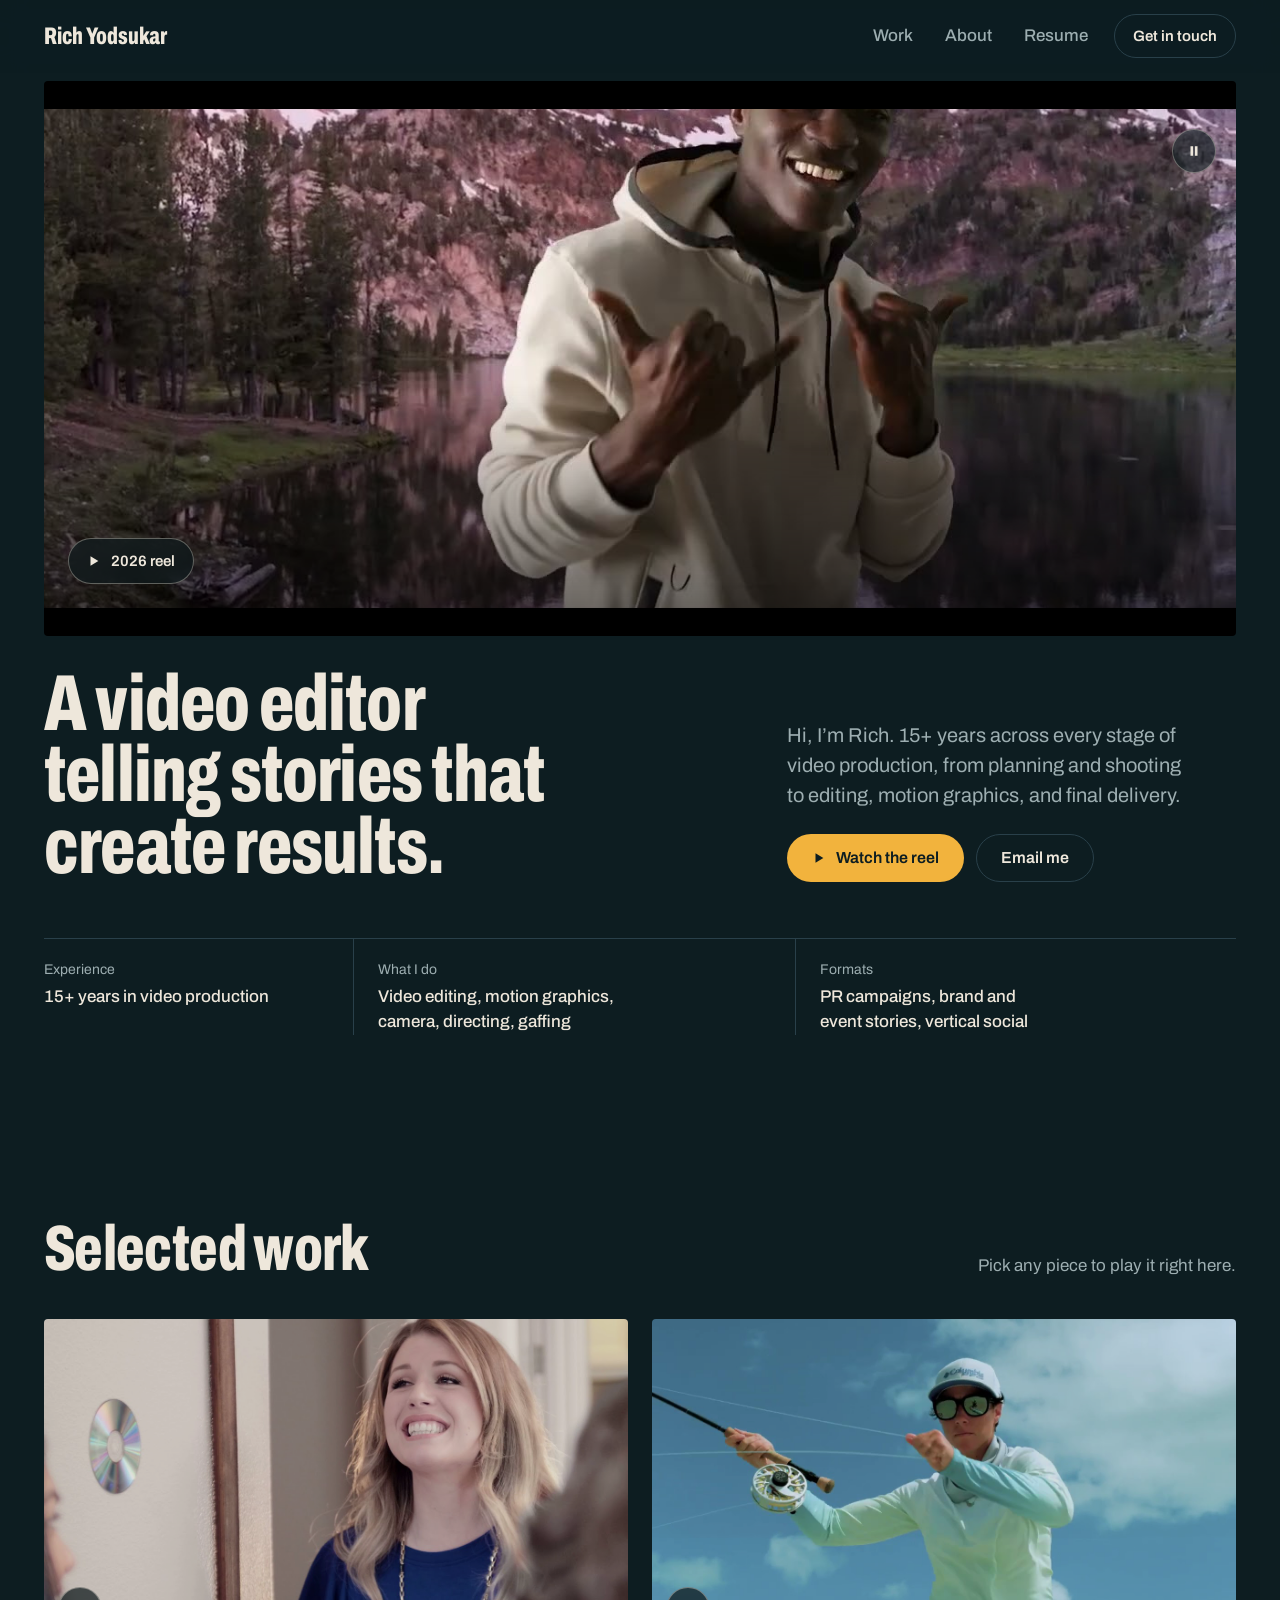
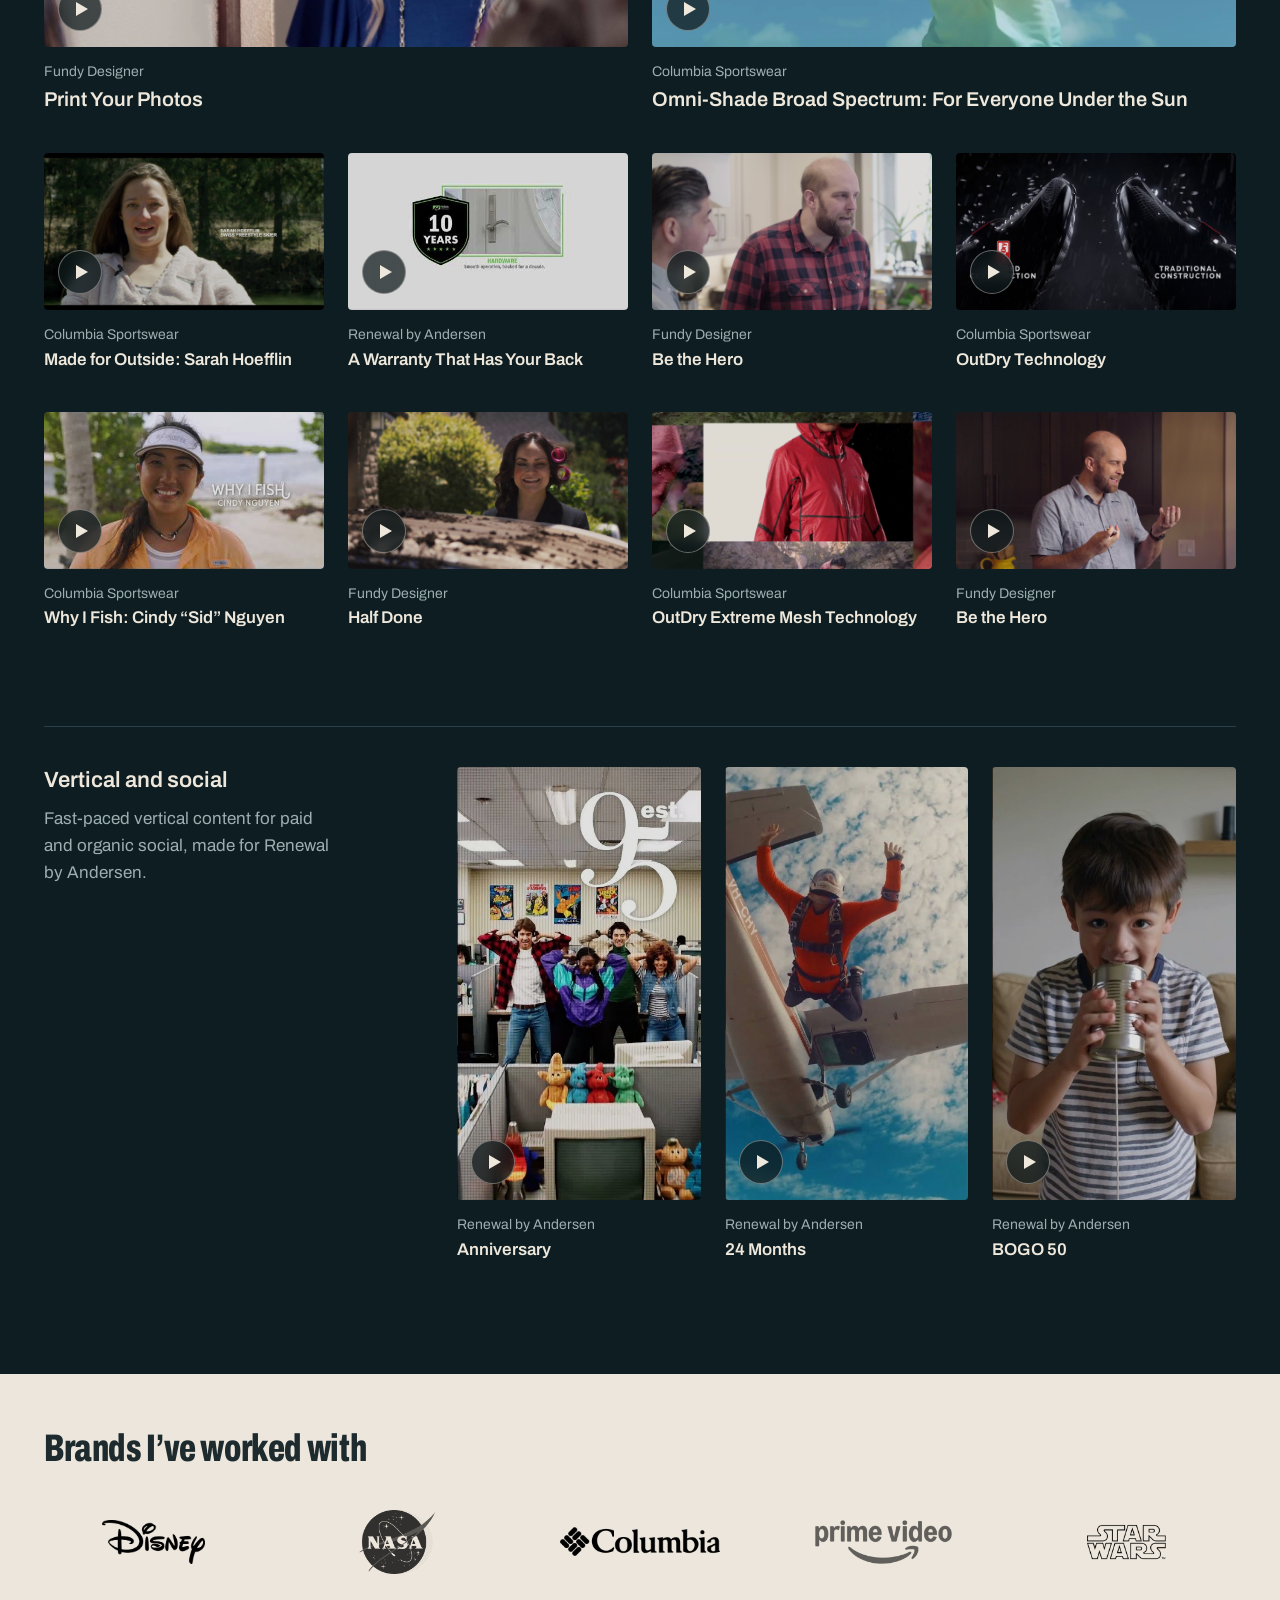
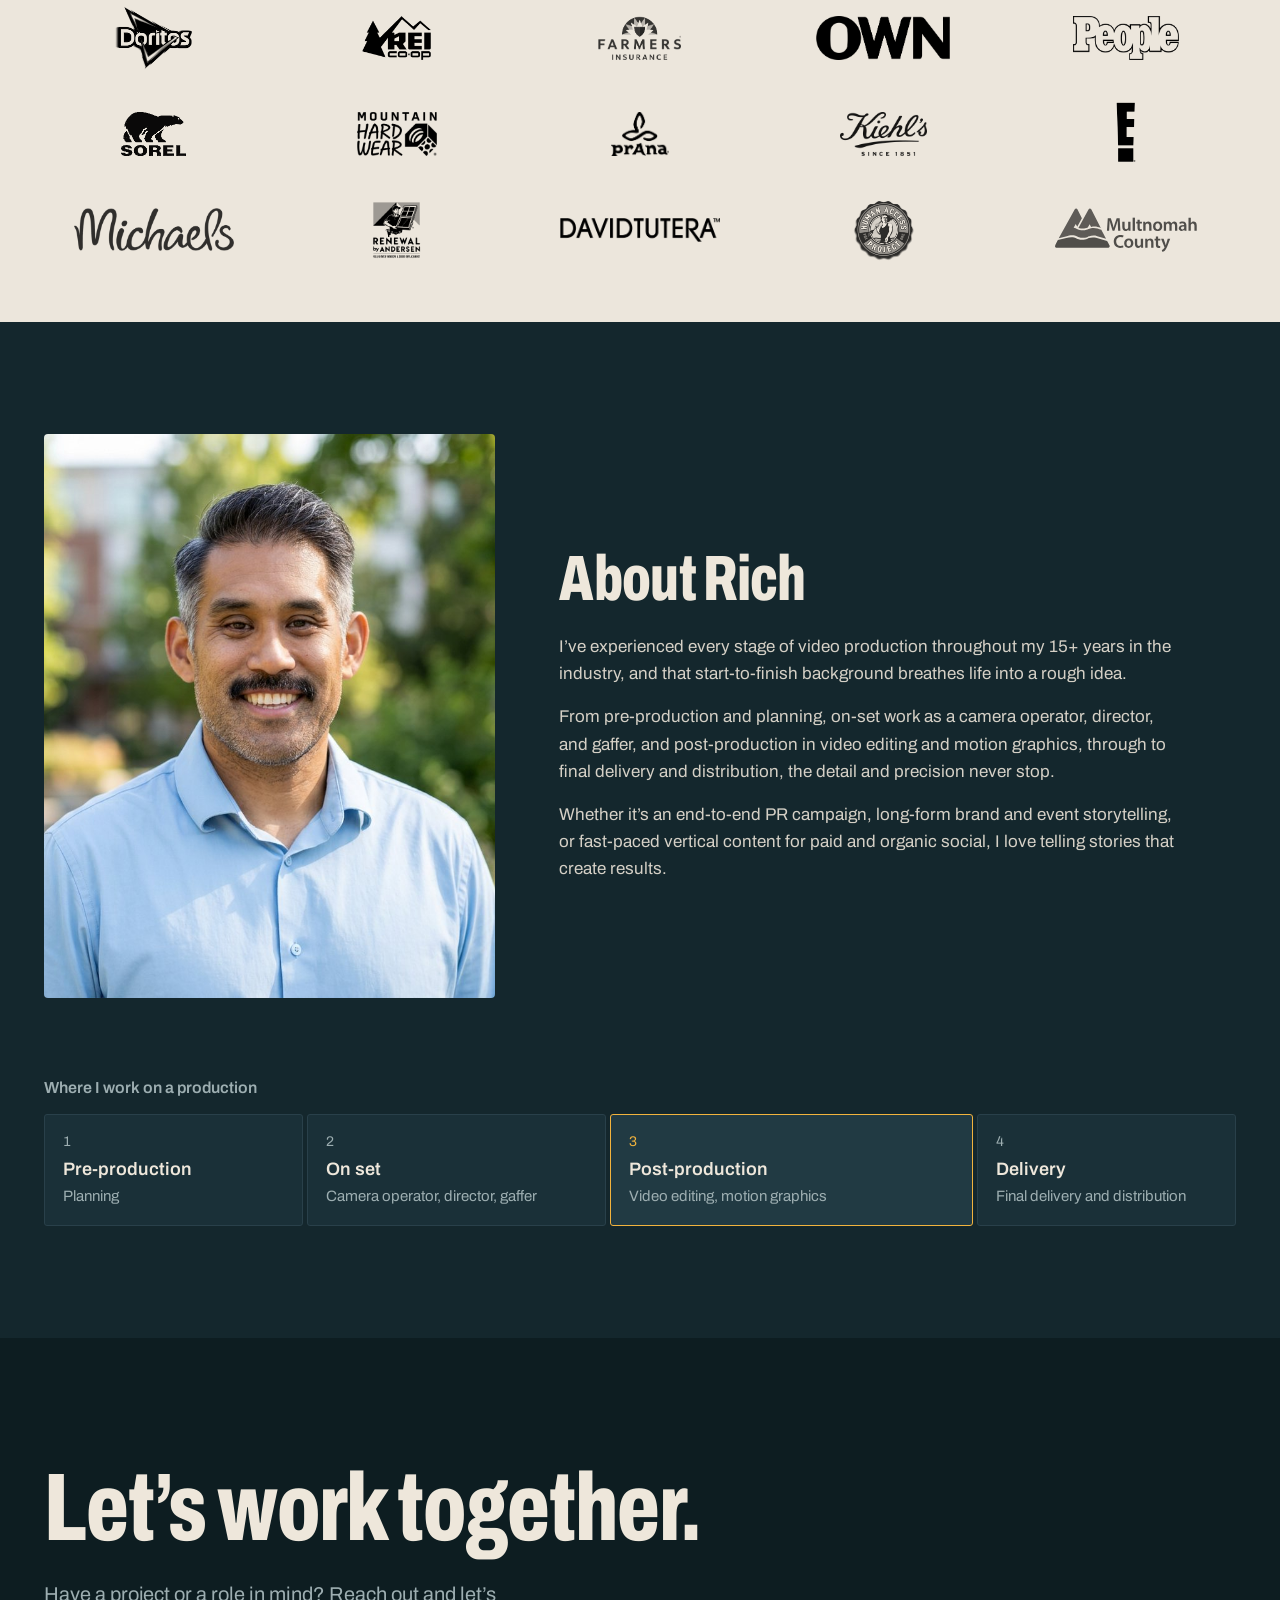
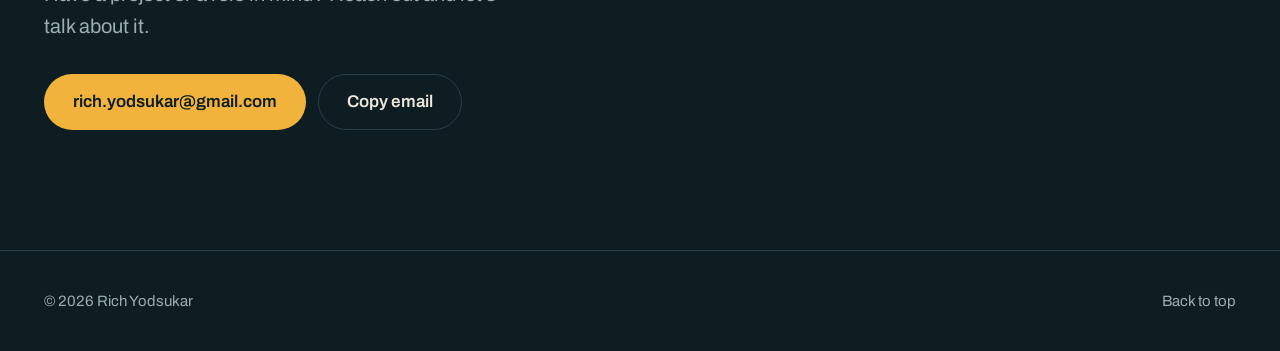
==== commit d4212134: "Add resume page (no phone number) and Resume link in the header Co-Authored-By: Claude Opus 5.5 <nor" ====
--- a/index.html
+++ b/index.html
@@ -18,7 +18,7 @@
 <link rel="preconnect" href="https://fonts.googleapis.com">
 <link rel="preconnect" href="https://fonts.gstatic.com" crossorigin>
 <link href="https://fonts.googleapis.com/css2?family=Archivo:wdth,wght@62..125,400..800&display=swap" rel="stylesheet">
-<link rel="stylesheet" href="styles.css?v=7">
+<link rel="stylesheet" href="styles.css?v=8">
 <script>document.documentElement.classList.add("js");</script>
 <script type="application/ld+json">
 {
@@ -41,6 +41,7 @@
     <nav class="nav" aria-label="Primary">
       <a href="#work" class="nav-link">Work</a>
       <a href="#about" class="nav-link">About</a>
+      <a href="resume/" class="nav-link nav-resume">Resume</a>
       <a href="#contact" class="btn btn-ghost btn-small">Get in touch</a>
     </nav>
   </div>
--- a/styles.css
+++ b/styles.css
@@ -154,6 +154,7 @@
   font-size: 1rem;
   font-weight: 600;
   line-height: 1.2;
+  white-space: nowrap;
   text-decoration: none;
   cursor: pointer;
   transition: background-color 0.2s ease, color 0.2s ease, border-color 0.2s ease;
@@ -902,15 +903,29 @@
   .section { padding: 72px 0; }
   .contact { padding: 88px 0; }
   .nav-link[href="#about"] { display: none; }
-  .nav-link { padding: 0 10px; }
+  .nav-link { padding: 0 8px; }
+  .nav { gap: 0; }
+  .nav .btn { margin-left: 6px; padding: 10px 14px; }
   .reel { aspect-ratio: 2 / 1; }
   .gate { padding: 14px 0; }
   .vertical .client { display: none; }
 }
 
+@media (max-width: 460px) {
+  .nav-link[href="#work"] { display: none; }
+}
+
+@media (max-width: 350px) {
+  .wordmark { font-size: 1.15rem; }
+  .nav-link { padding: 0 6px; }
+  .nav .btn { padding: 10px 10px; font-size: 0.875rem; margin-left: 2px; }
+  .header-inner { gap: 6px; }
+  .wordmark { font-size: 1.05rem; }
+}
+
 @media (max-width: 400px) {
   :root { --gutter: 16px; }
-  .wordmark { font-size: 1.3rem; }
+  .wordmark { font-size: 1.25rem; }
   .btn-large { width: 100%; }
 }
 
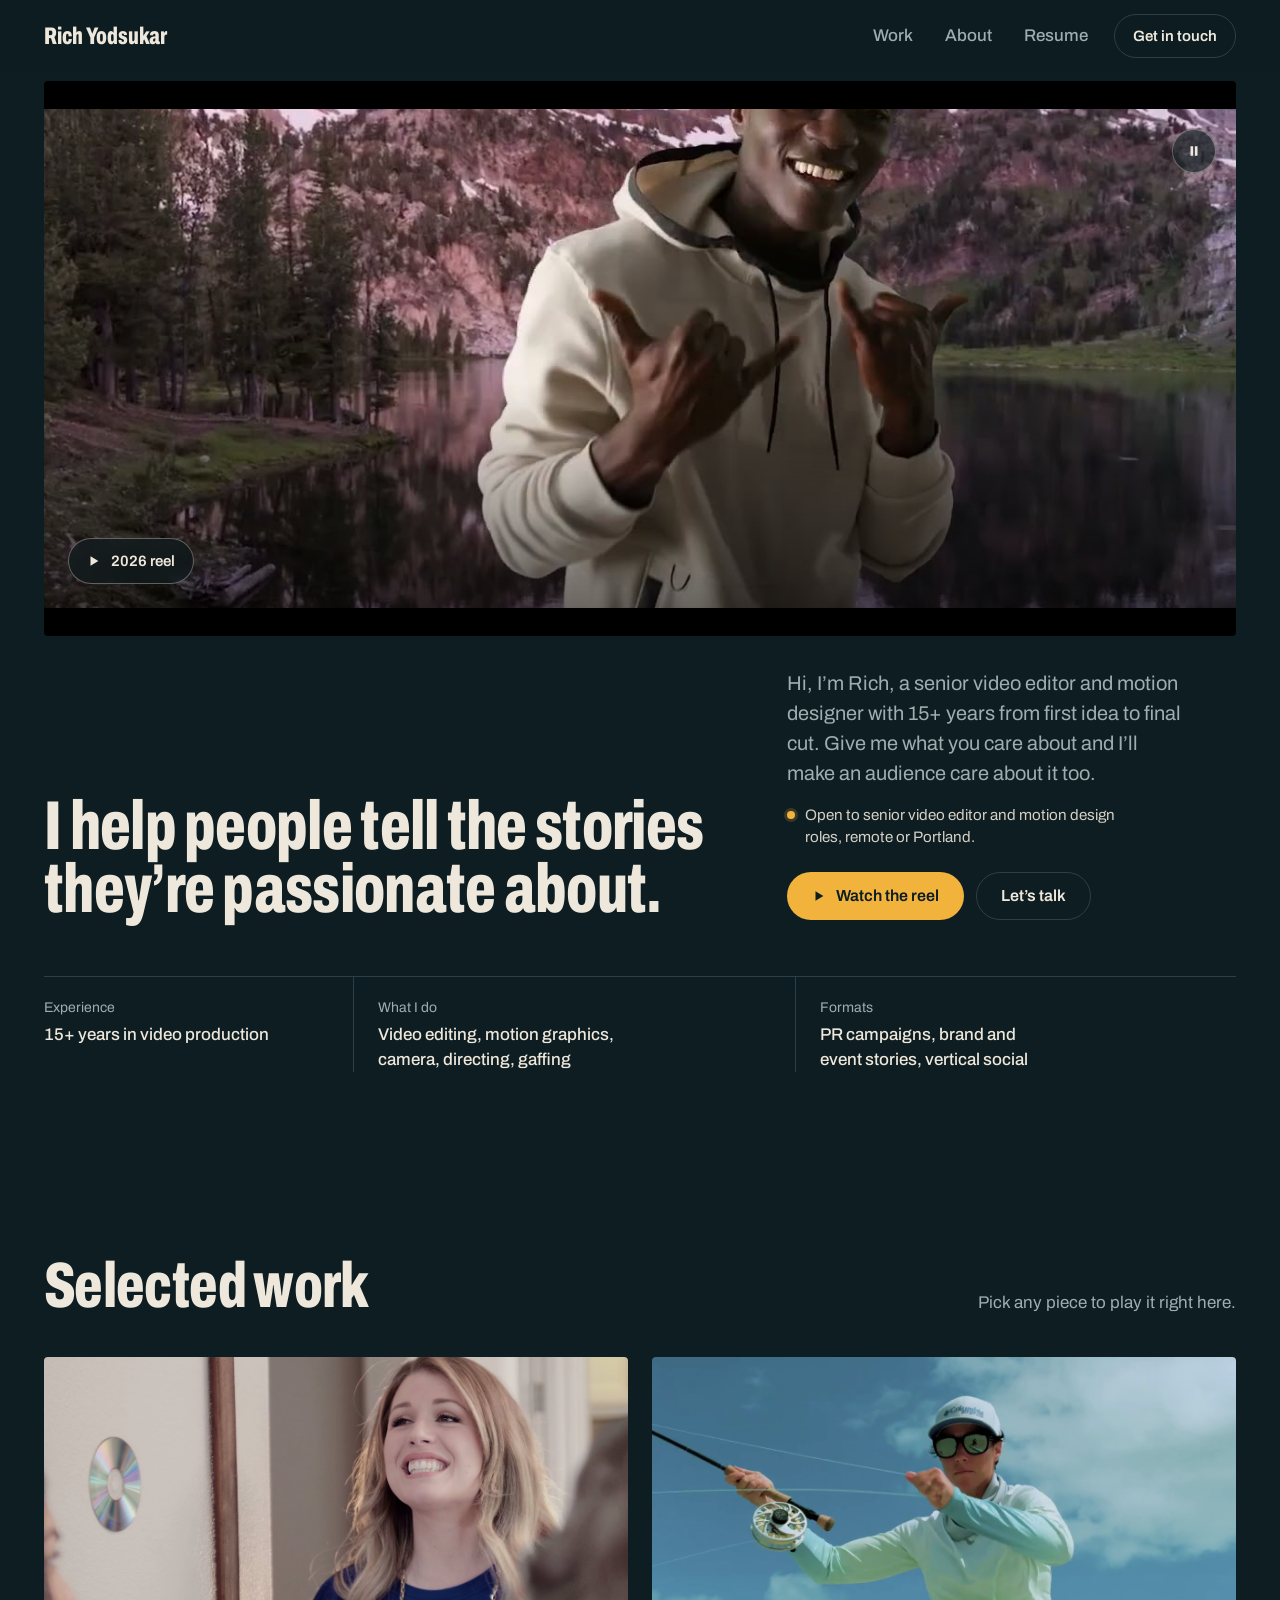
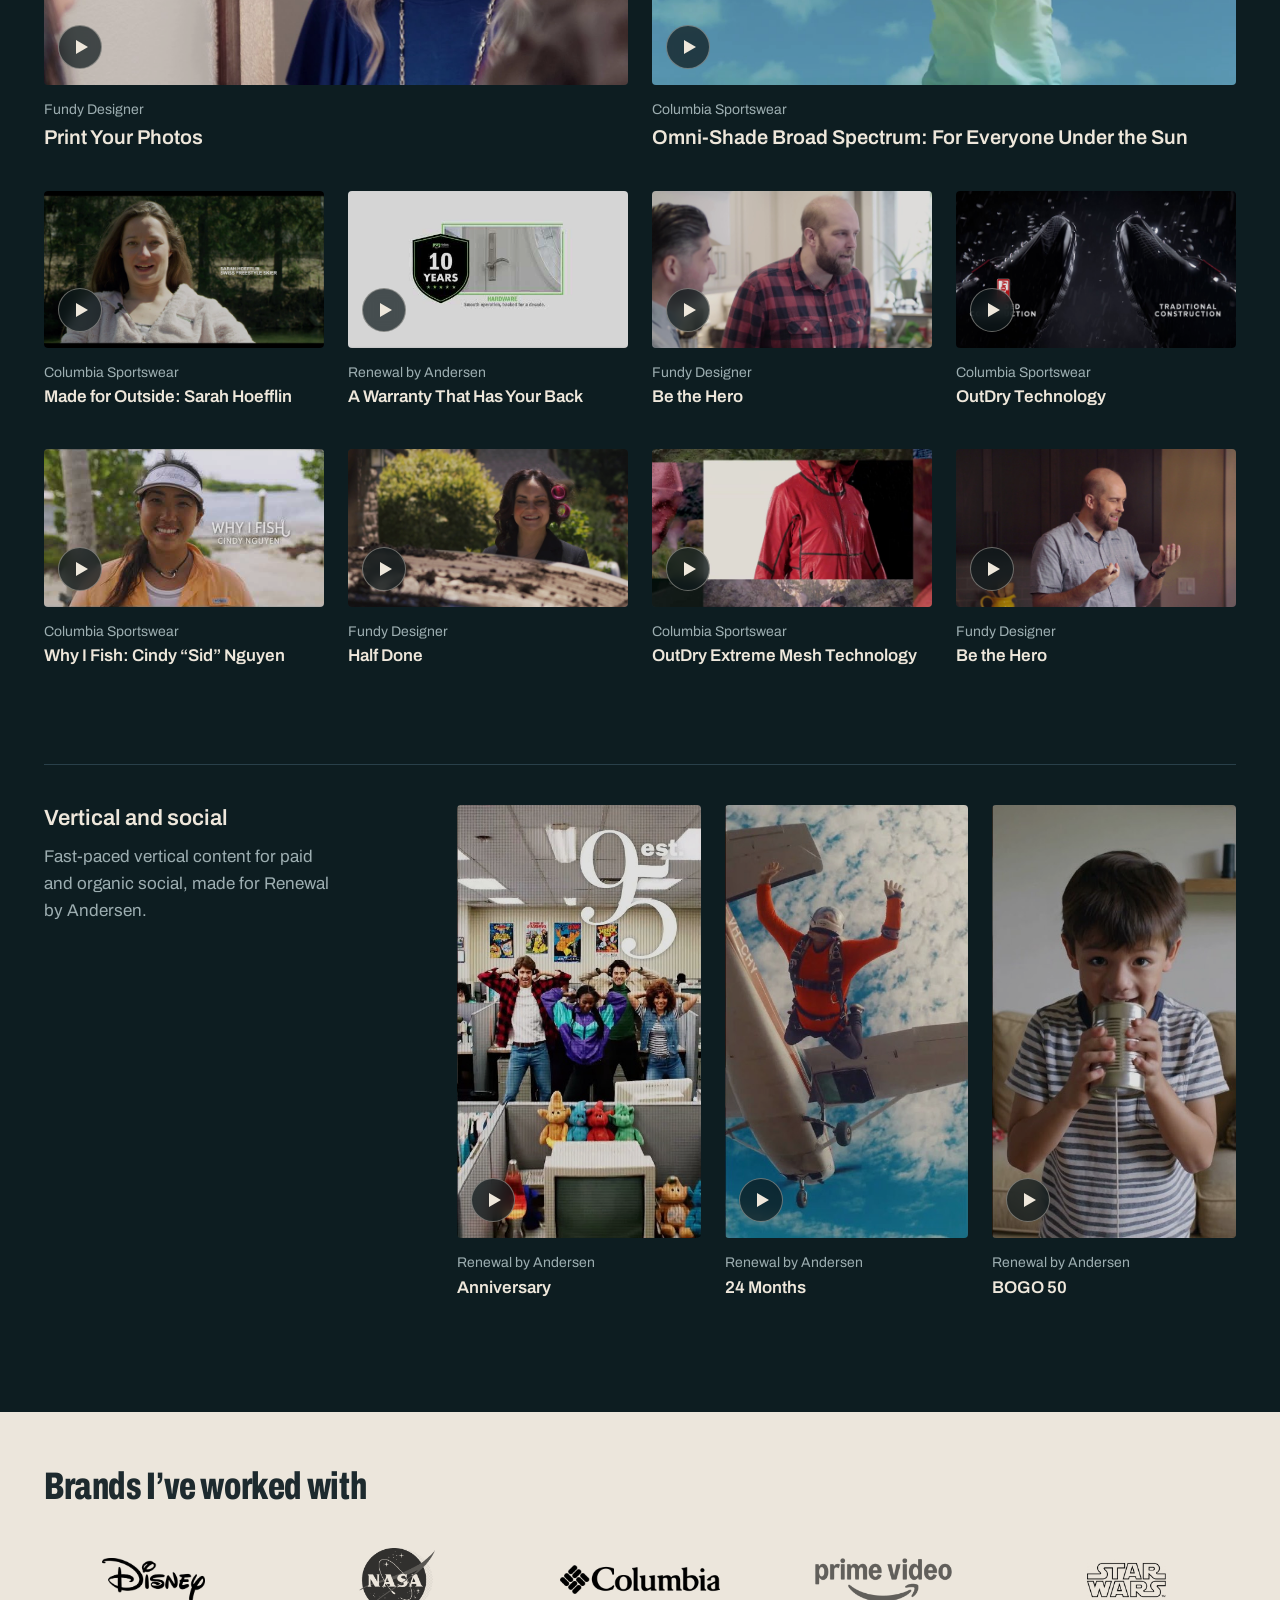
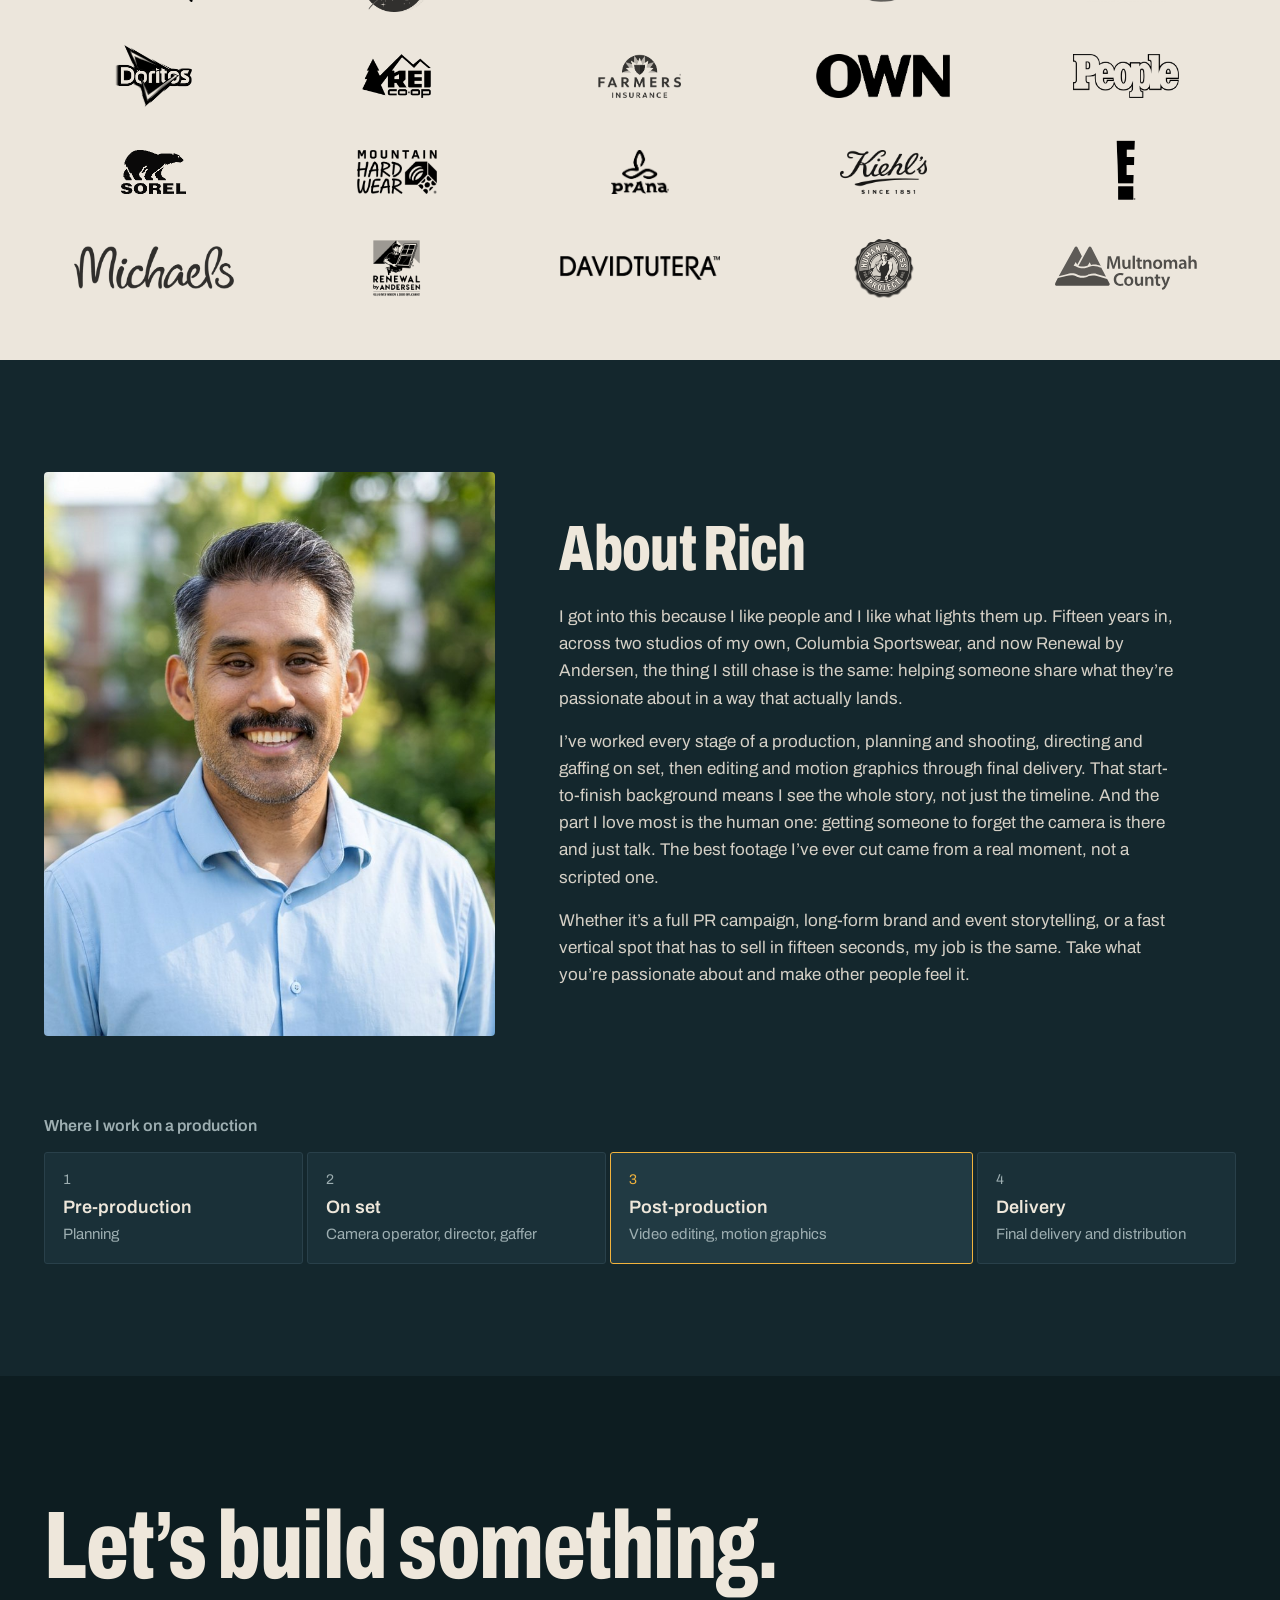
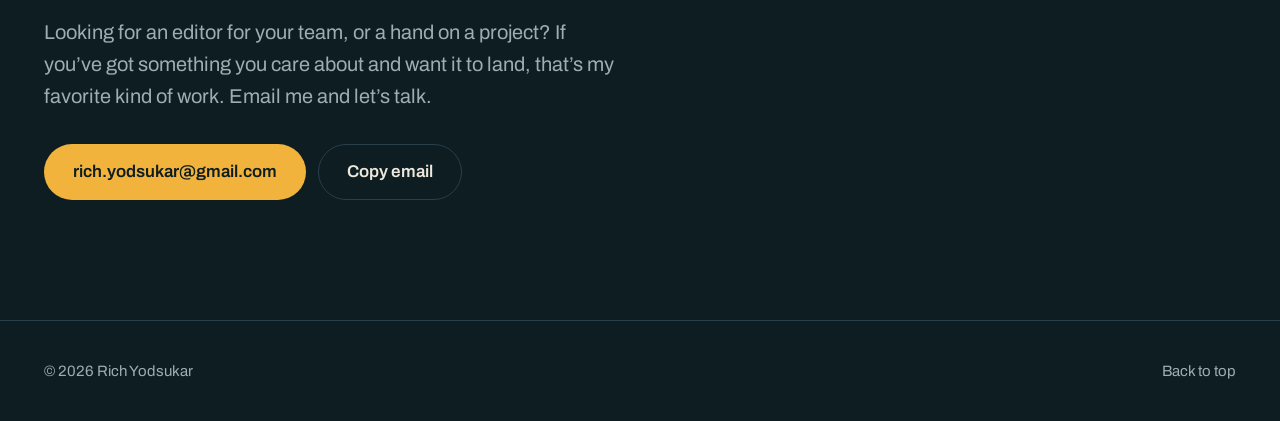
==== commit 5bbf0a63: "Update hero, about and contact copy; add availability line Co-Authored-By: Claude Opus 5.5 <noreply@" ====
--- a/index.html
+++ b/index.html
@@ -70,15 +70,16 @@
       </div>
 
       <div class="hero-row">
-        <h1 id="hero-title">A video editor telling stories that create results.</h1>
+        <h1 id="hero-title">I help people tell the stories they&rsquo;re passionate about.</h1>
         <div class="hero-side">
-          <p class="lede">Hi, I&rsquo;m Rich. 15+ years across every stage of video production, from planning and shooting to editing, motion graphics, and final delivery.</p>
+          <p class="lede">Hi, I&rsquo;m Rich, a senior video editor and motion designer with 15+ years from first idea to final cut. Give me what you care about and I&rsquo;ll make an audience care about it too.</p>
+          <p class="availability"><span class="tally-dot" aria-hidden="true"></span>Open to senior video editor and motion design roles, remote or Portland.</p>
           <div class="actions">
             <a class="btn btn-primary" href="https://youtu.be/6VLBuP5SXd0" data-video="6VLBuP5SXd0" data-title="2026 Reel">
               <svg class="icon" viewBox="0 0 16 16" aria-hidden="true"><path d="M4 2.5v11l9-5.5z"/></svg>
               Watch the reel
             </a>
-            <a class="btn btn-ghost" href="mailto:rich.yodsukar@gmail.com">Email me</a>
+            <a class="btn btn-ghost" href="mailto:rich.yodsukar@gmail.com">Let&rsquo;s talk</a>
           </div>
         </div>
       </div>
@@ -222,9 +223,9 @@
         <img class="about-photo" src="assets/headshot-portrait.jpg" alt="Rich Yodsukar smiling outdoors" width="720" height="900" loading="lazy">
         <div class="about-text">
           <h2 id="about-title">About Rich</h2>
-          <p>I&rsquo;ve experienced every stage of video production throughout my 15+ years in the industry, and that start-to-finish background breathes life into a rough idea.</p>
-          <p>From pre-production and planning, on-set work as a camera operator, director, and gaffer, and post-production in video editing and motion graphics, through to final delivery and distribution, the detail and precision never stop.</p>
-          <p>Whether it&rsquo;s an end-to-end PR campaign, long-form brand and event storytelling, or fast-paced vertical content for paid and organic social, I love telling stories that create results.</p>
+          <p>I got into this because I like people and I like what lights them up. Fifteen years in, across two studios of my own, Columbia Sportswear, and now Renewal by Andersen, the thing I still chase is the same: helping someone share what they&rsquo;re passionate about in a way that actually lands.</p>
+          <p>I&rsquo;ve worked every stage of a production, planning and shooting, directing and gaffing on set, then editing and motion graphics through final delivery. That start-to-finish background means I see the whole story, not just the timeline. And the part I love most is the human one: getting someone to forget the camera is there and just talk. The best footage I&rsquo;ve ever cut came from a real moment, not a scripted one.</p>
+          <p>Whether it&rsquo;s a full PR campaign, long-form brand and event storytelling, or a fast vertical spot that has to sell in fifteen seconds, my job is the same. Take what you&rsquo;re passionate about and make other people feel it.</p>
         </div>
       </div>
 
@@ -258,8 +259,8 @@
 
   <section id="contact" class="section contact" aria-labelledby="contact-title">
     <div class="wrap">
-      <h2 class="contact-title" id="contact-title">Let&rsquo;s work together.</h2>
-      <p class="contact-copy">Have a project or a role in mind? Reach out and let&rsquo;s talk about it.</p>
+      <h2 class="contact-title" id="contact-title">Let&rsquo;s build something.</h2>
+      <p class="contact-copy">Looking for an editor for your team, or a hand on a project? If you&rsquo;ve got something you care about and want it to land, that&rsquo;s my favorite kind of work. Email me and let&rsquo;s talk.</p>
       <div class="actions">
         <a class="btn btn-primary btn-large" href="mailto:rich.yodsukar@gmail.com">rich.yodsukar@gmail.com</a>
         <button class="btn btn-ghost btn-large" type="button" id="copy-email" data-email="rich.yodsukar@gmail.com">Copy email</button>
--- a/styles.css
+++ b/styles.css
@@ -386,7 +386,7 @@
 }
 
 h1 {
-  font-size: clamp(3rem, 6.2vw, 5.25rem);
+  font-size: clamp(2.6rem, 5.4vw, 4.6rem);
   line-height: 0.9;
 }
 
@@ -395,6 +395,27 @@
   line-height: 1.5;
   color: var(--muted);
   max-width: 36ch;
+}
+
+.availability {
+  display: flex;
+  align-items: baseline;
+  gap: 10px;
+  margin-top: 16px;
+  font-size: 0.95rem;
+  line-height: 1.45;
+  color: var(--body-text);
+  max-width: 40ch;
+}
+
+.tally-dot {
+  flex: none;
+  width: 8px;
+  height: 8px;
+  border-radius: 50%;
+  background: var(--tally);
+  box-shadow: 0 0 0 3px rgba(242, 179, 61, 0.18);
+  transform: translateY(-1px);
 }
 
 .hero-side .actions { margin-top: 24px; }
@@ -740,7 +761,7 @@
   font-size: 1.25rem;
   color: var(--muted);
   margin: 28px 0 32px;
-  max-width: 44ch;
+  max-width: 52ch;
 }
 
 /* Footer */
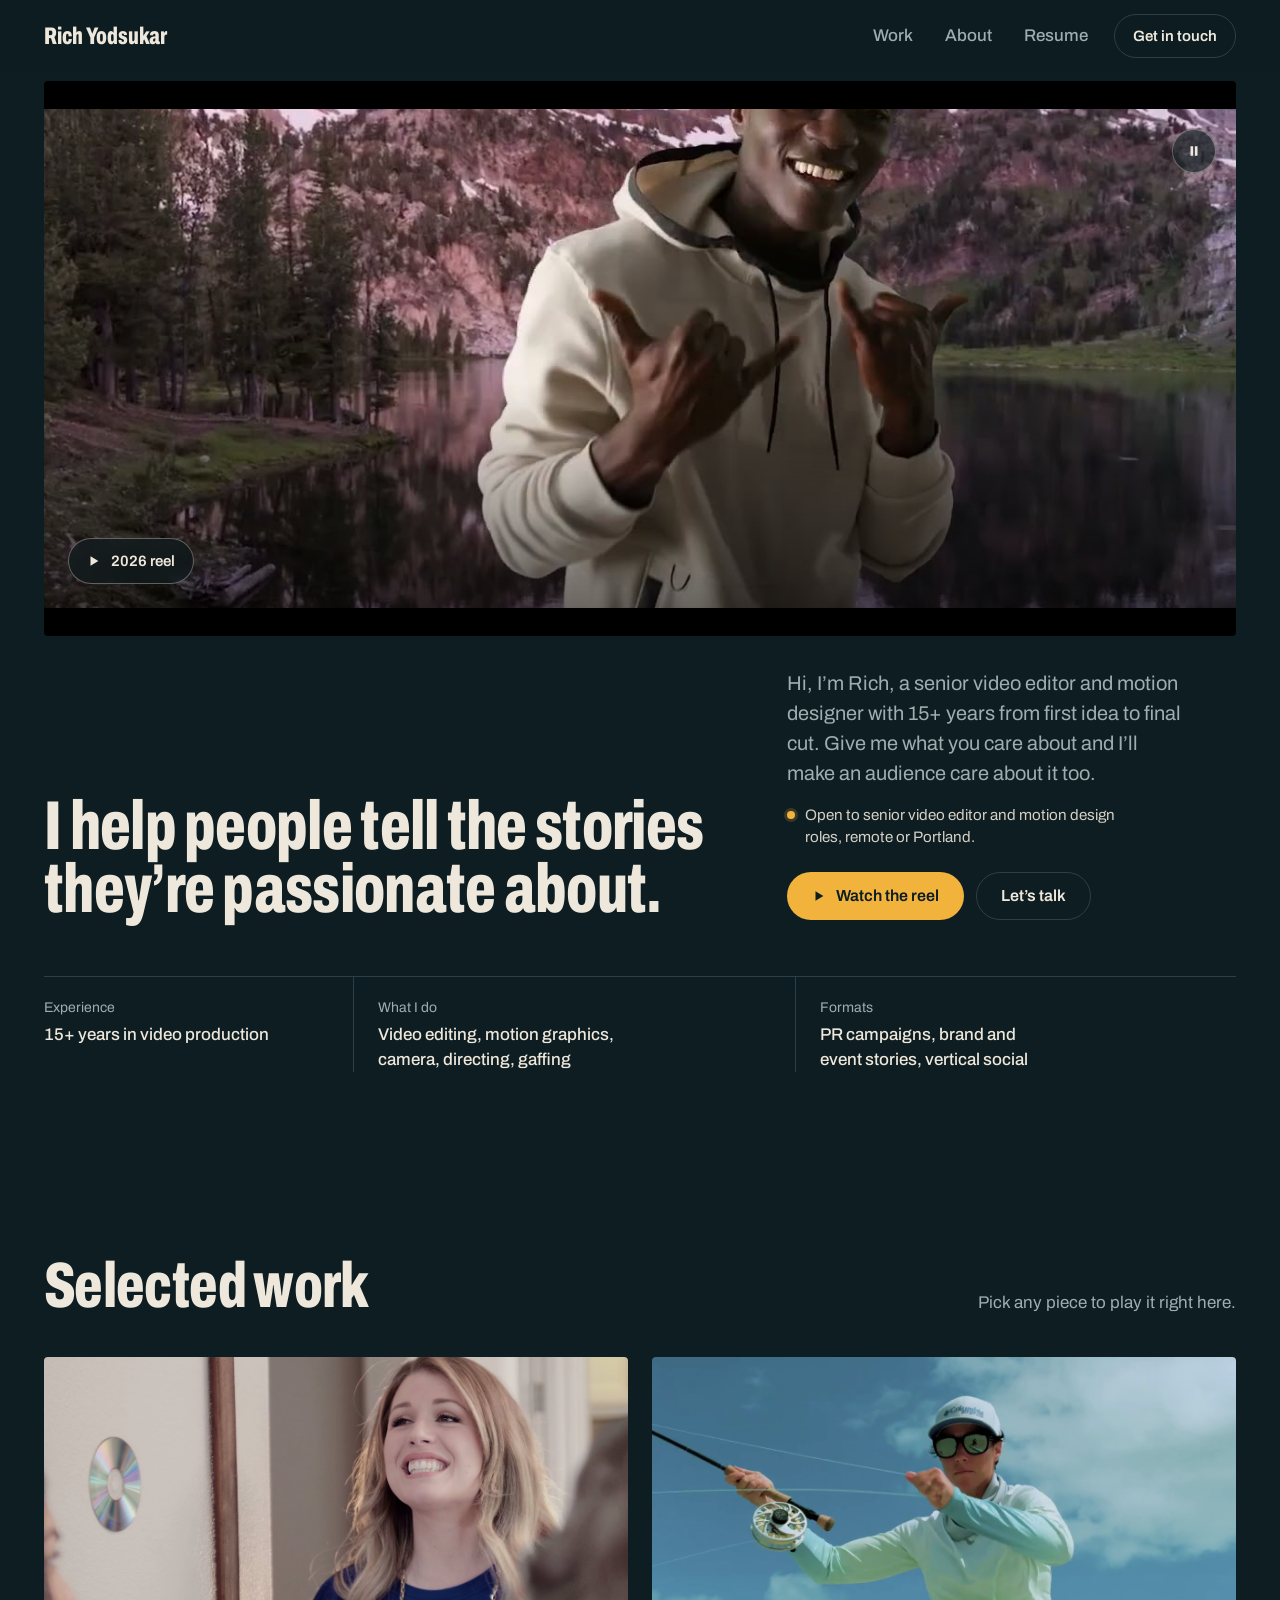
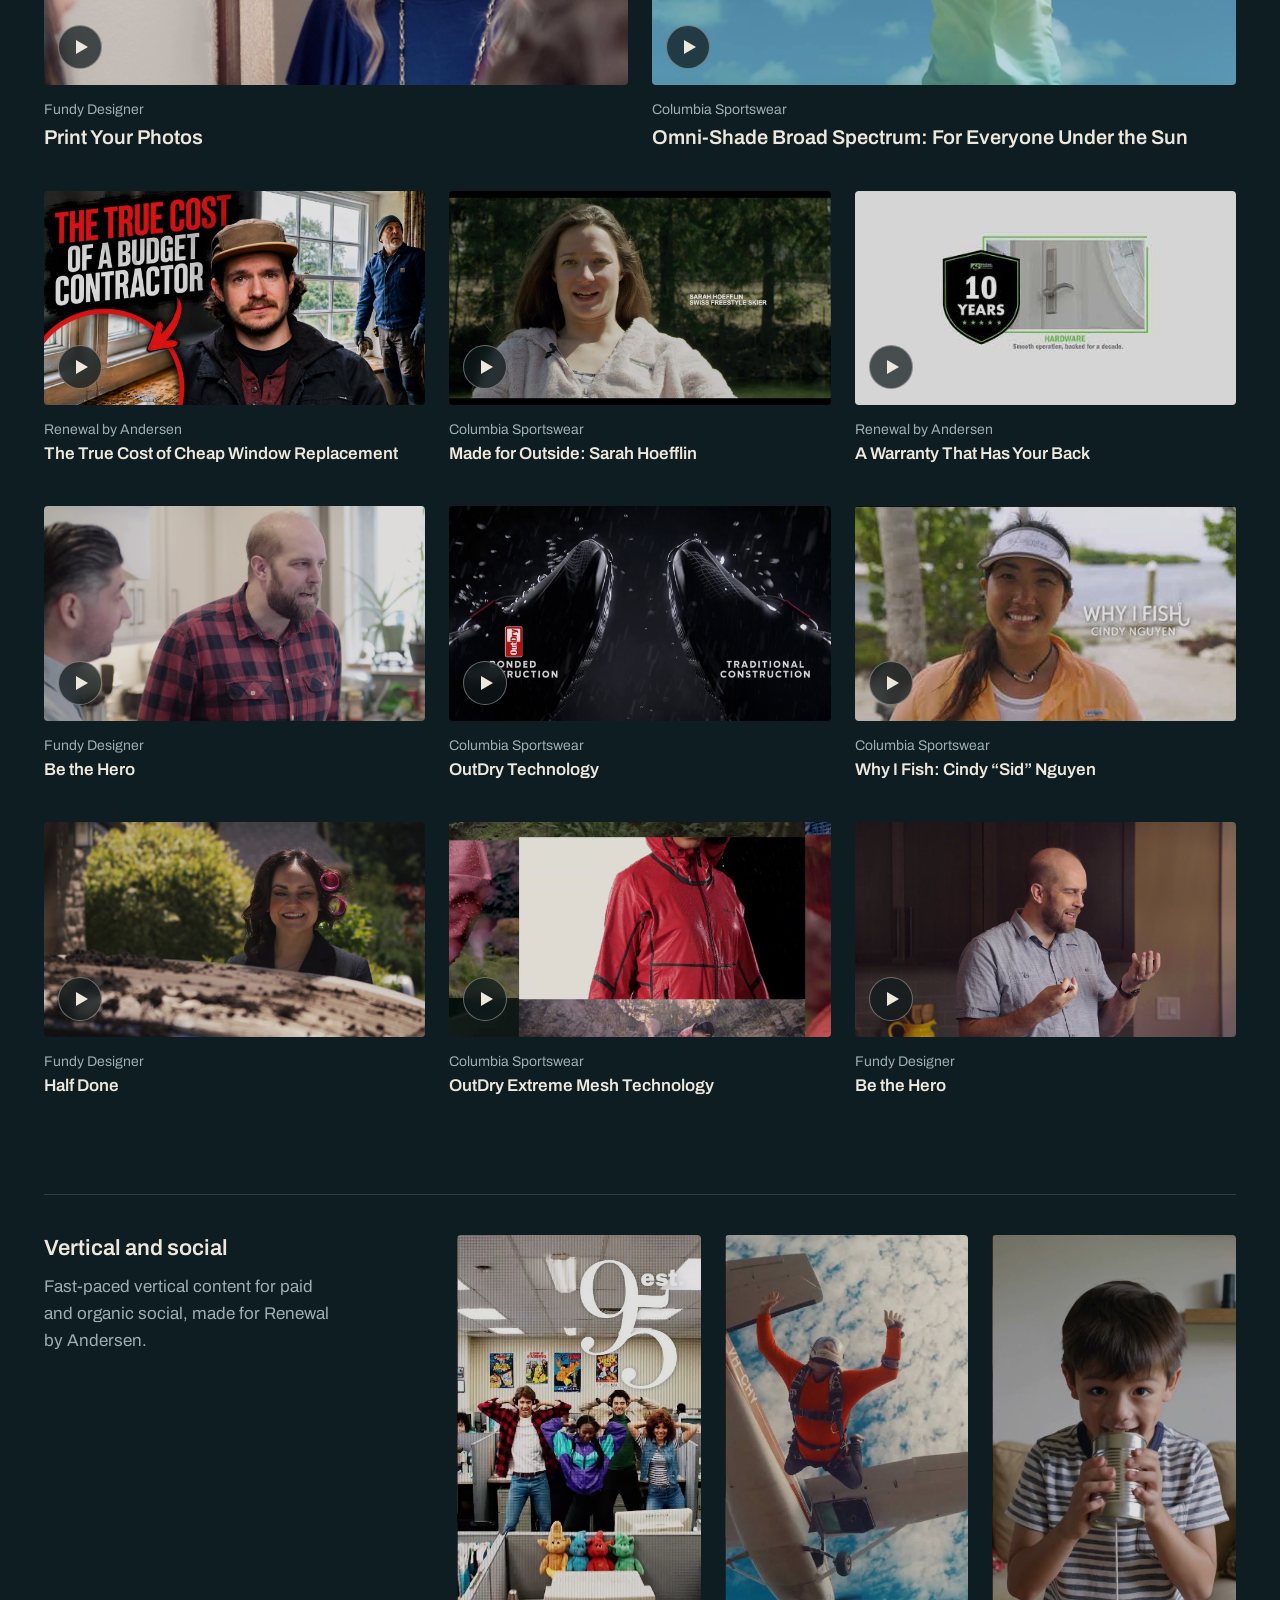
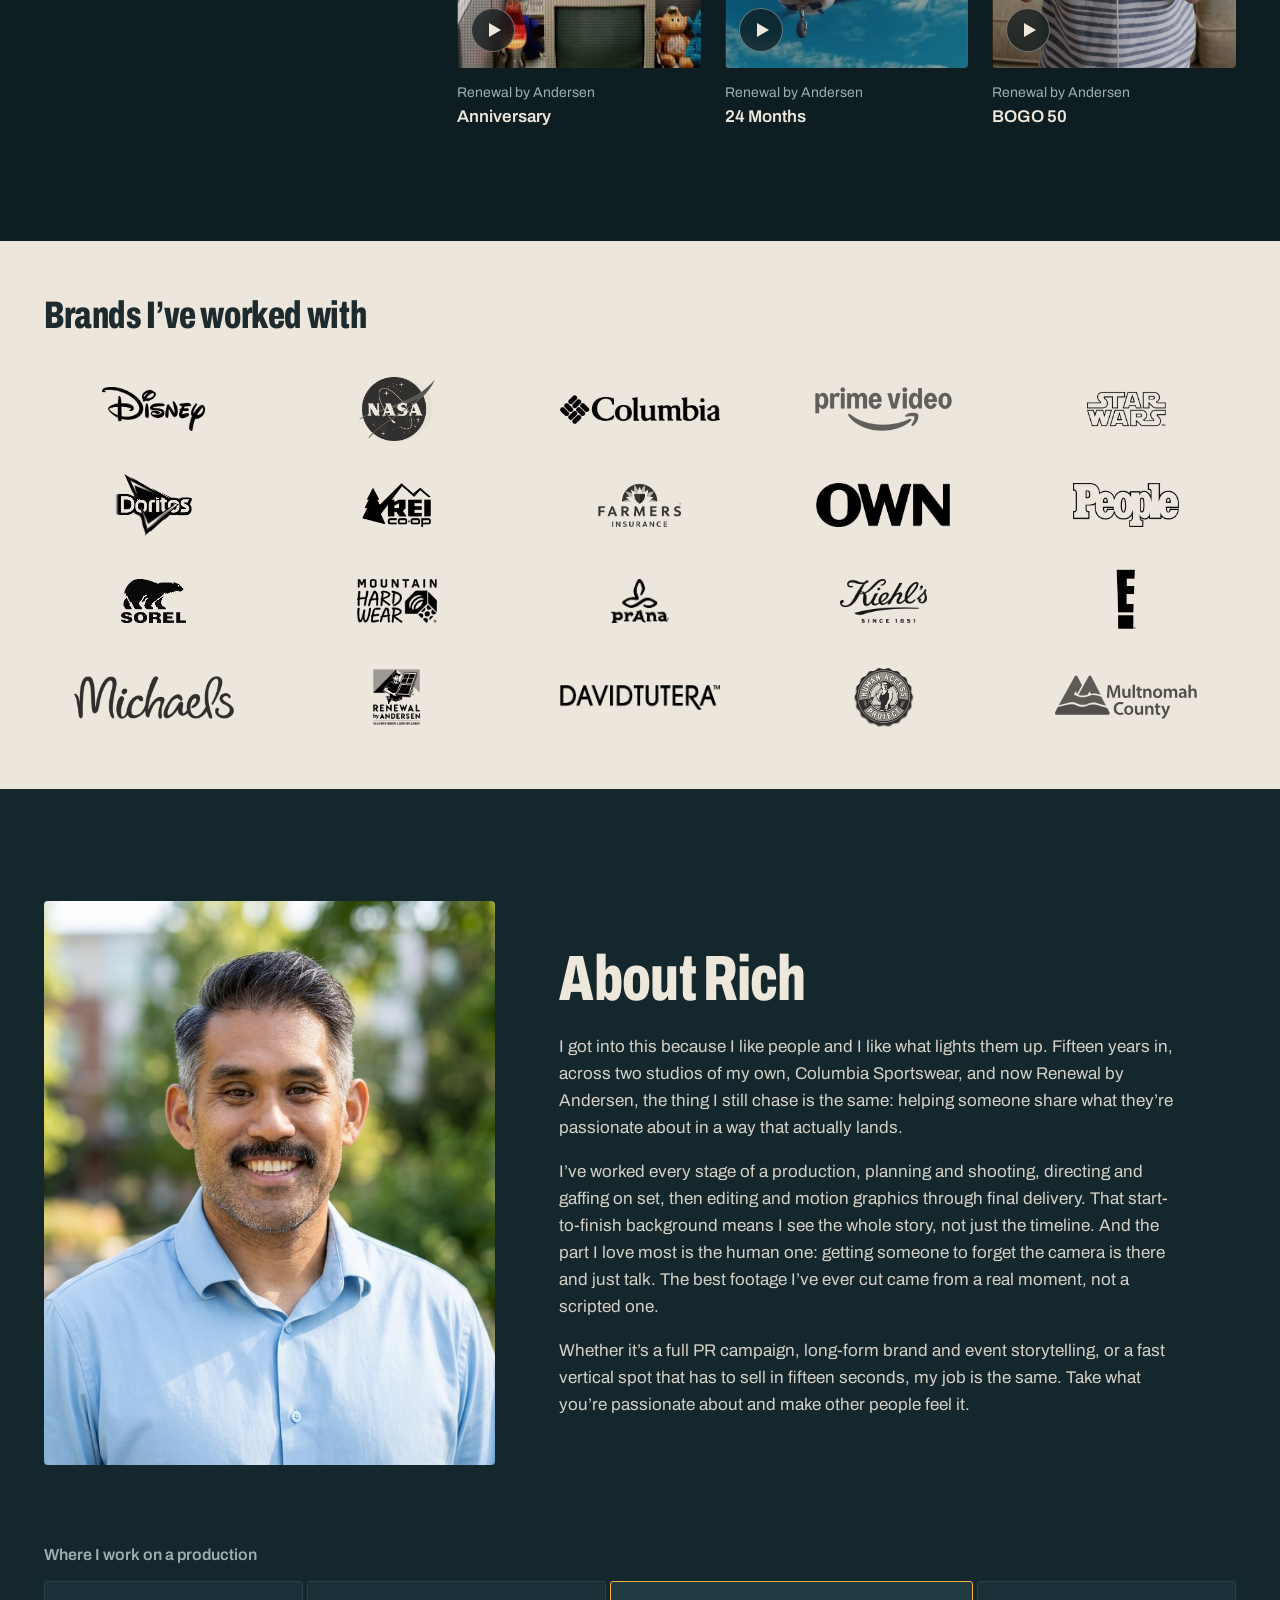
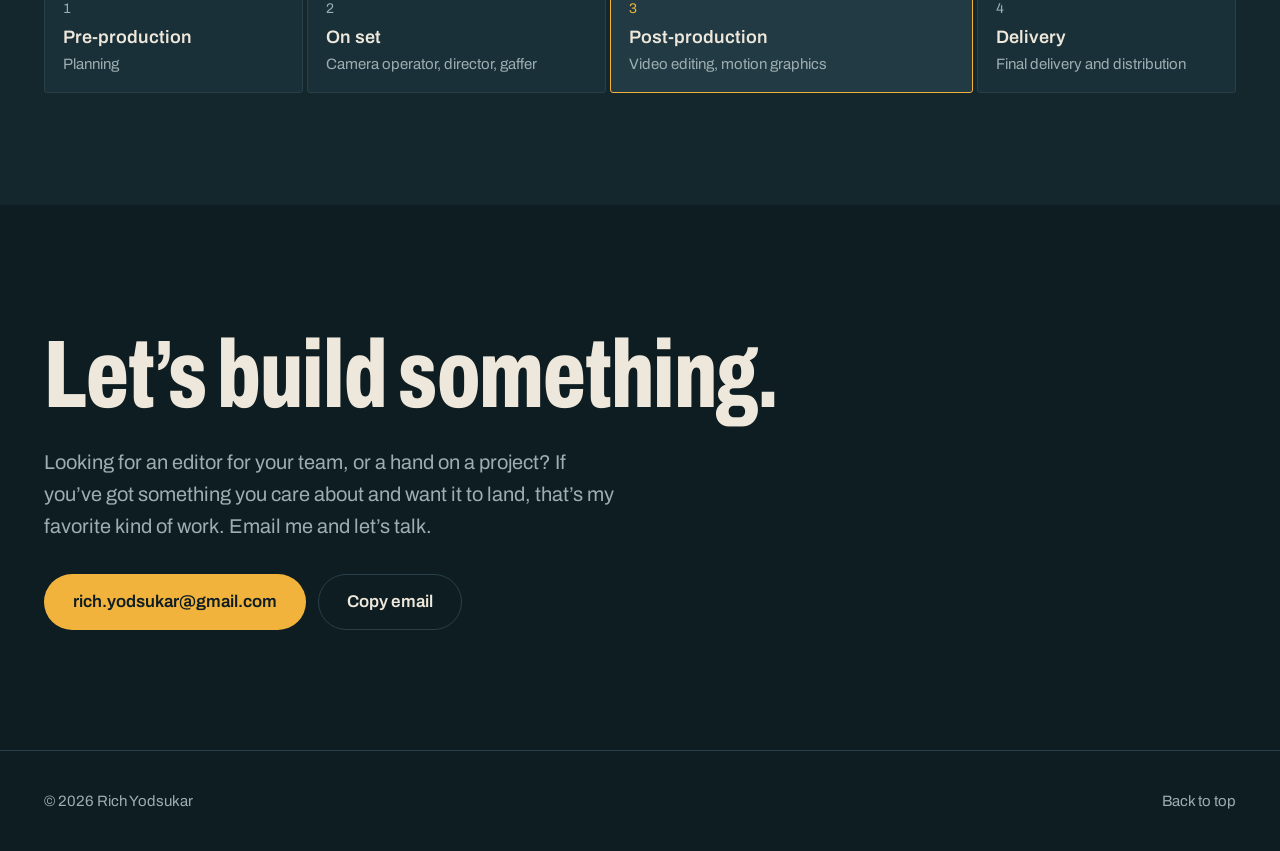
==== commit 337379ab: "Add The True Cost of Cheap Window Replacement to selected work Co-Authored-By: Claude Opus 5.5 <nore" ====
--- a/index.html
+++ b/index.html
@@ -121,6 +121,11 @@
           <span class="meta"><span class="client">Columbia Sportswear</span><span class="title">Omni-Shade Broad Spectrum: For Everyone Under the Sun</span></span>
         </a>
 
+        <a class="card wide" href="https://youtu.be/WAX1NUPJioQ" data-video="WAX1NUPJioQ">
+          <span class="thumb"><img src="assets/thumbs/WAX1NUPJioQ.jpg" alt="" width="1280" height="720" loading="lazy"><span class="play" aria-hidden="true"></span></span>
+          <span class="meta"><span class="client">Renewal by Andersen</span><span class="title">The True Cost of Cheap Window Replacement</span></span>
+        </a>
+
         <a class="card" href="https://youtu.be/8mKAf8Q-W-8" data-video="8mKAf8Q-W-8">
           <span class="thumb"><img src="assets/thumbs/8mKAf8Q-W-8.jpg" alt="" width="1280" height="720" loading="lazy"><span class="play" aria-hidden="true"></span></span>
           <span class="meta"><span class="client">Columbia Sportswear</span><span class="title">Made for Outside: Sarah Hoefflin</span></span>
--- a/styles.css
+++ b/styles.css
@@ -526,7 +526,7 @@
 }
 
 .card {
-  grid-column: span 3;
+  grid-column: span 4;
   display: flex;
   flex-direction: column;
   gap: 14px;
@@ -889,7 +889,8 @@
   .lede { max-width: 52ch; }
   .work-grid { grid-template-columns: repeat(2, minmax(0, 1fr)); }
   .card { grid-column: span 1; }
-  .card.feature { grid-column: span 2; }
+  .card.feature,
+  .card.wide { grid-column: span 2; }
   .shorts { grid-template-columns: 1fr; }
   .brands-grid { grid-template-columns: repeat(4, minmax(0, 1fr)); }
   .about-grid { gap: 40px; }
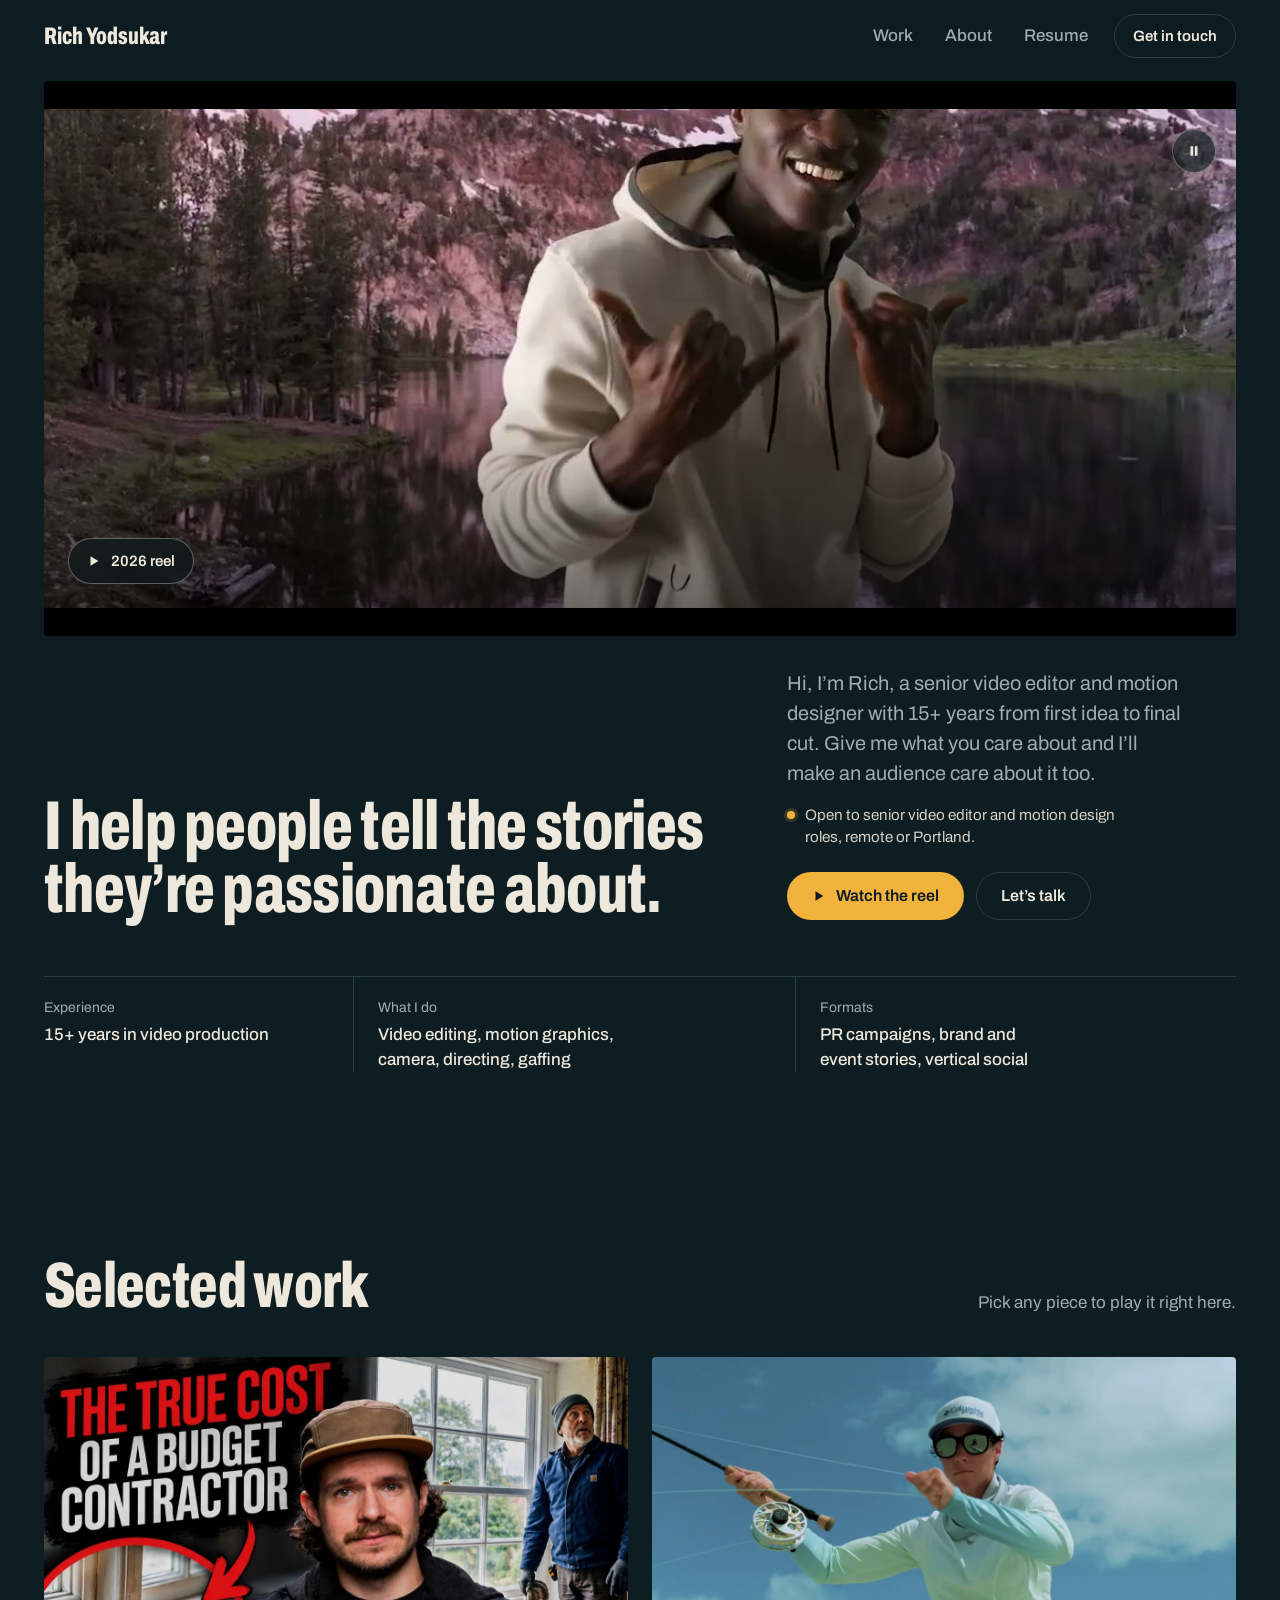
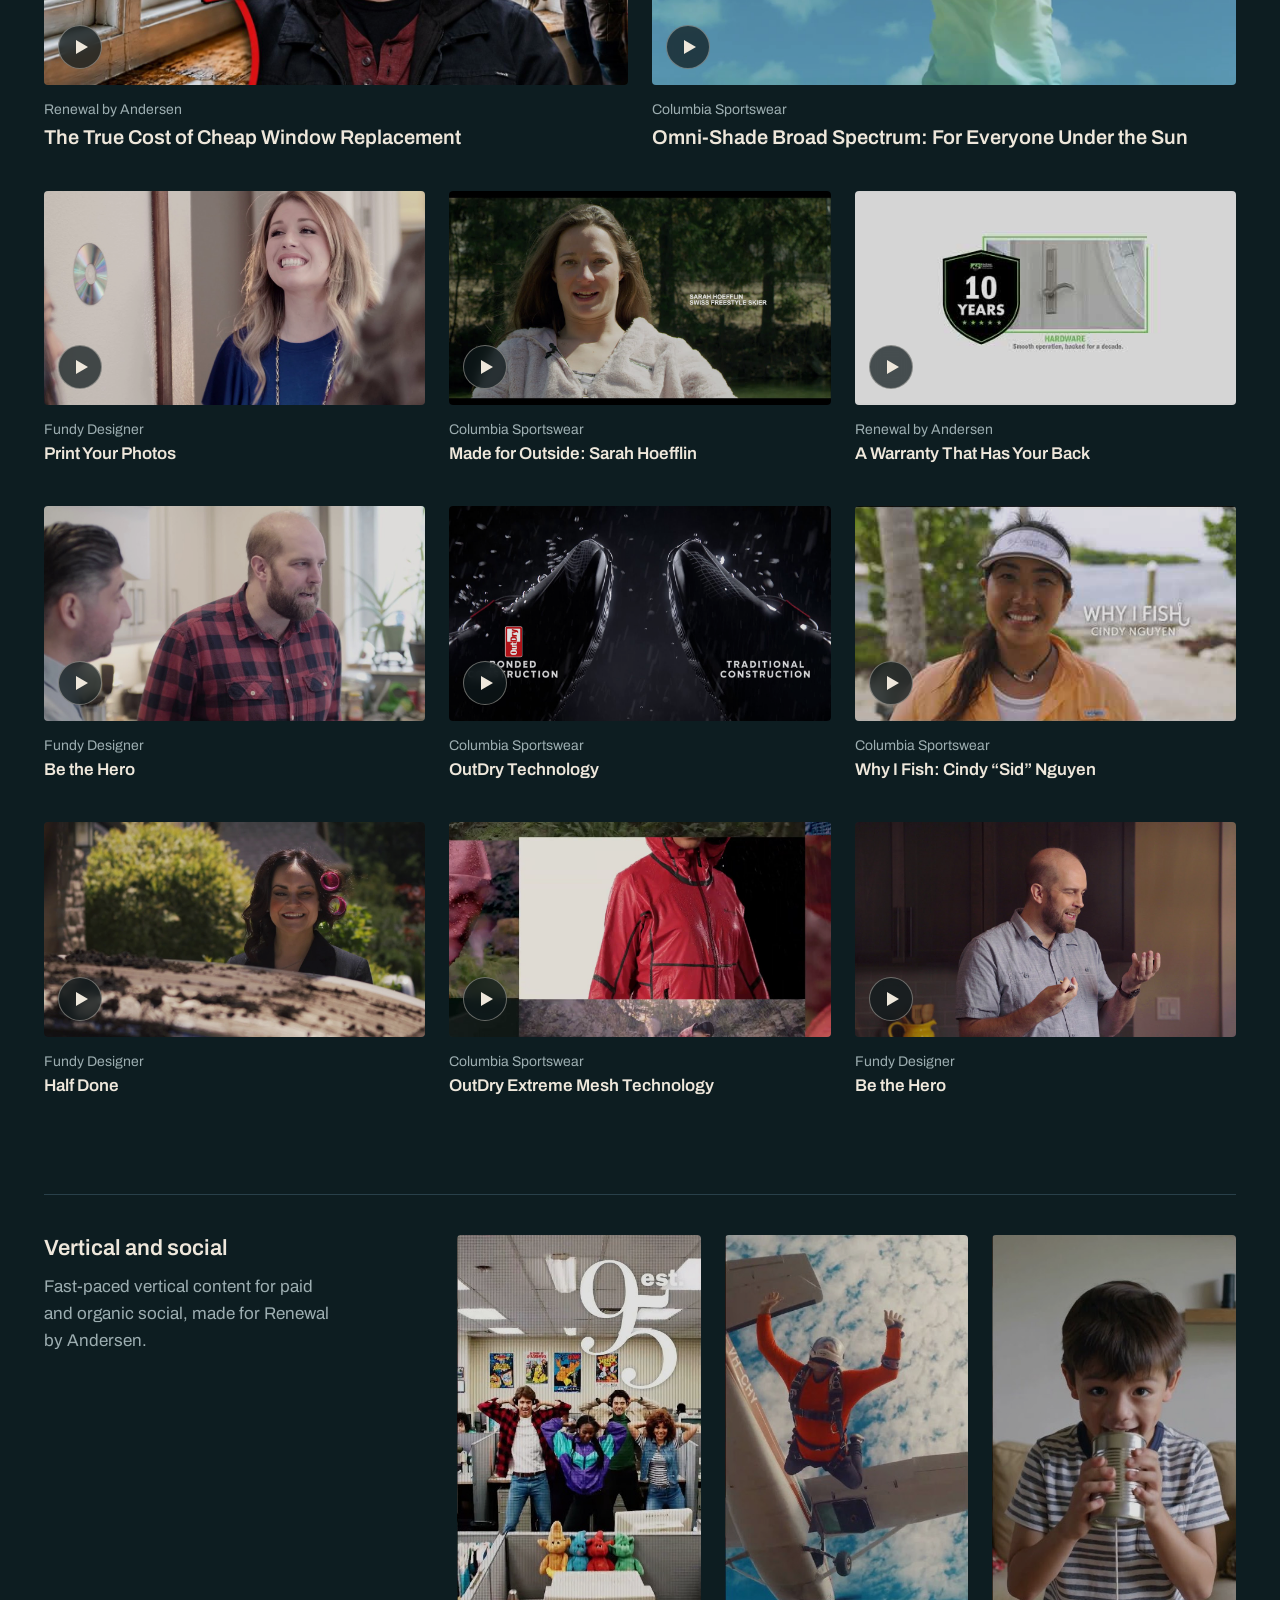
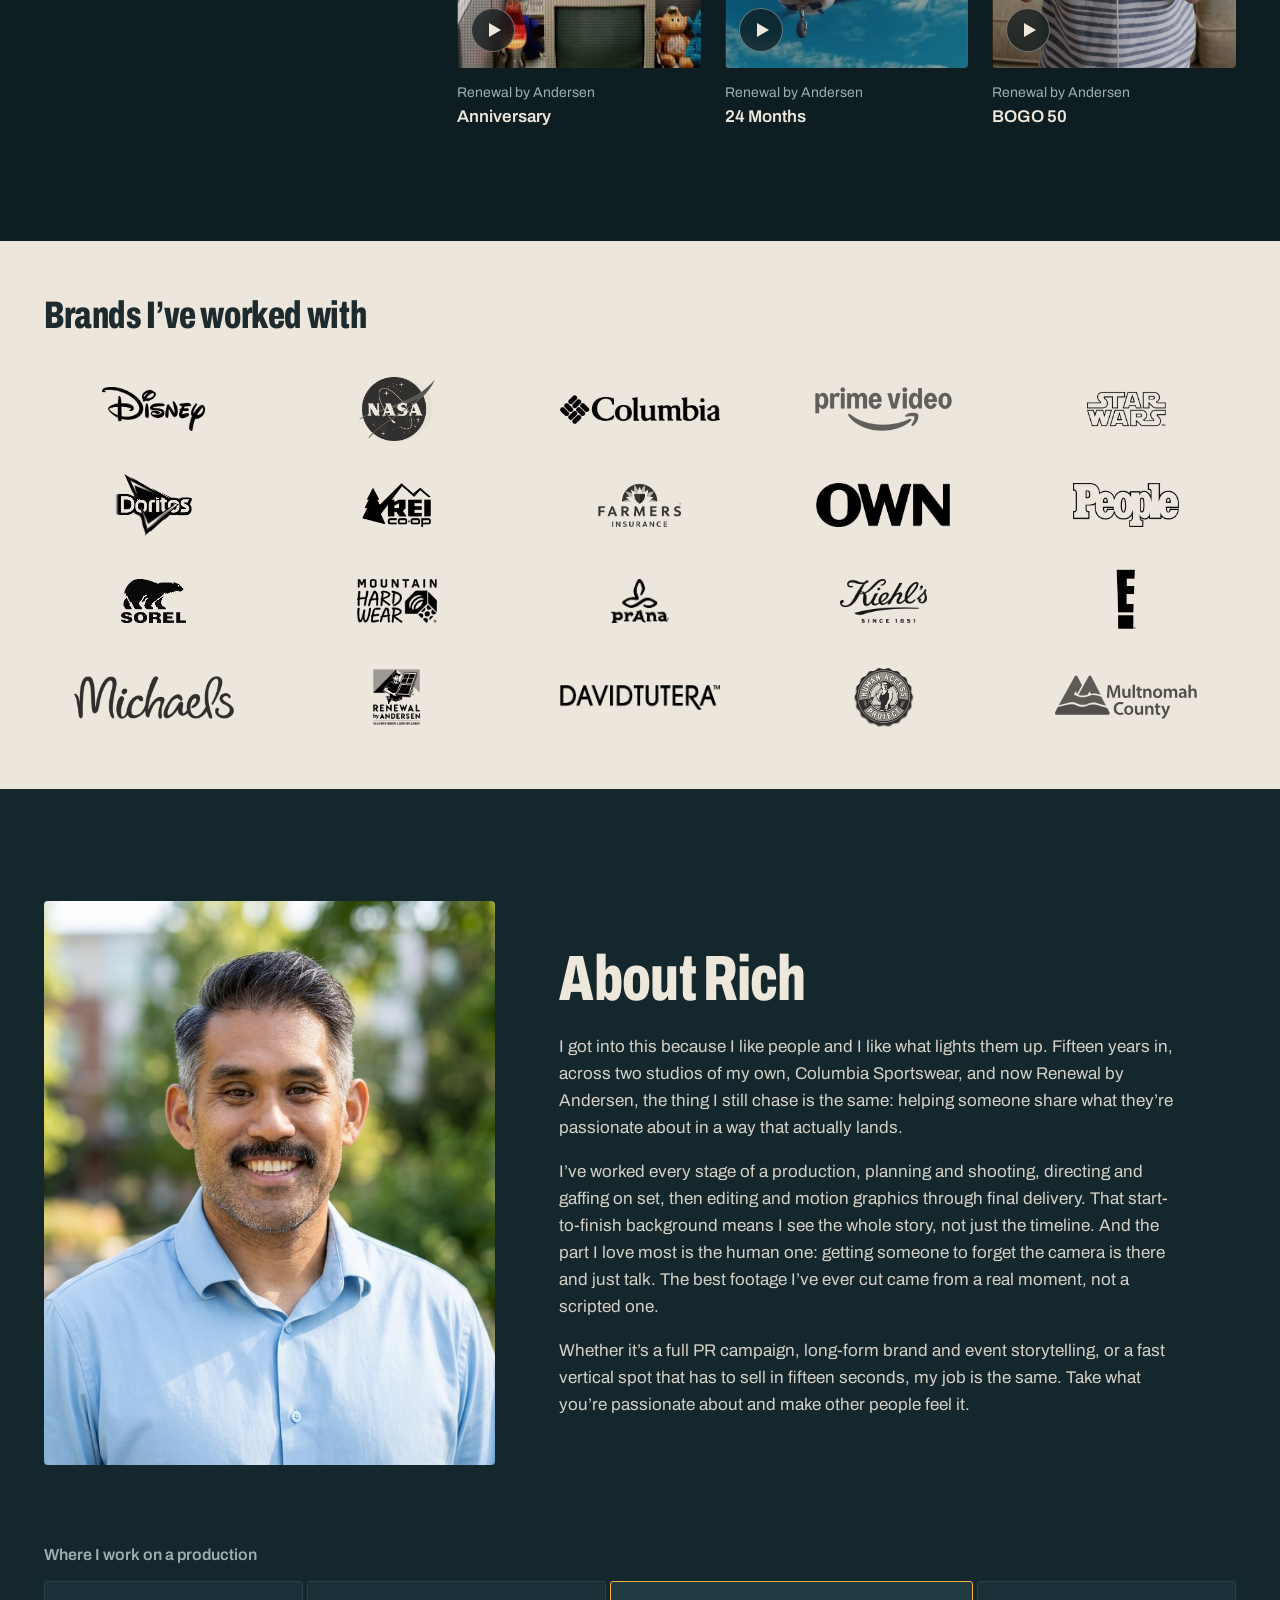
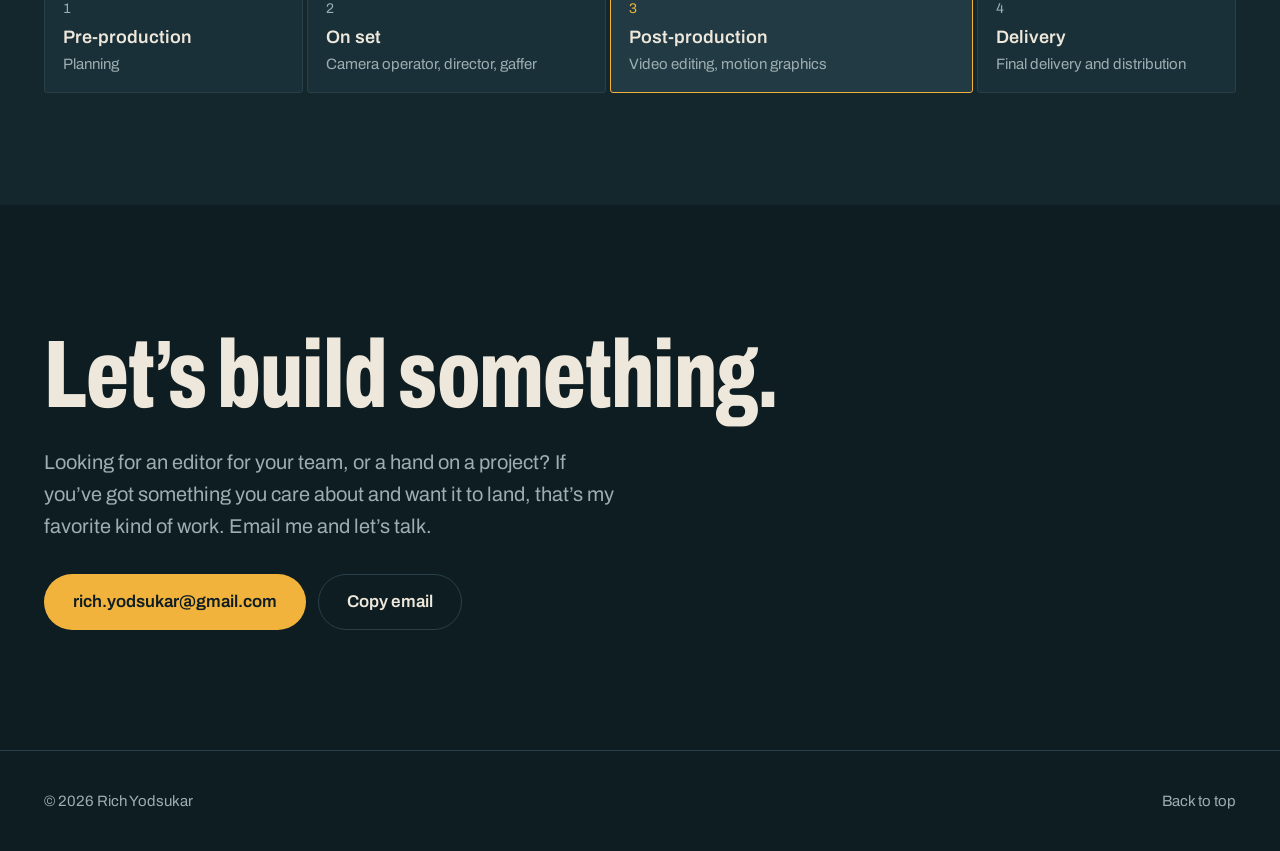
==== commit 93e419d3: "Swap True Cost video into the first slot Co-Authored-By: Claude Opus 5.5 <noreply@anthropic.com> Cla" ====
--- a/index.html
+++ b/index.html
@@ -111,9 +111,9 @@
 
       <div class="work-grid">
 
-        <a class="card feature" href="https://youtu.be/VQ2kHJP2bXo" data-video="VQ2kHJP2bXo">
-          <span class="thumb"><img src="assets/thumbs/VQ2kHJP2bXo.jpg" alt="" width="1280" height="720" loading="lazy"><span class="play" aria-hidden="true"></span></span>
-          <span class="meta"><span class="client">Fundy Designer</span><span class="title">Print Your Photos</span></span>
+        <a class="card feature" href="https://youtu.be/WAX1NUPJioQ" data-video="WAX1NUPJioQ">
+          <span class="thumb"><img src="assets/thumbs/WAX1NUPJioQ.jpg" alt="" width="1280" height="720" loading="lazy"><span class="play" aria-hidden="true"></span></span>
+          <span class="meta"><span class="client">Renewal by Andersen</span><span class="title">The True Cost of Cheap Window Replacement</span></span>
         </a>
 
         <a class="card feature" href="https://youtu.be/dw-rneR-e0I" data-video="dw-rneR-e0I">
@@ -121,9 +121,9 @@
           <span class="meta"><span class="client">Columbia Sportswear</span><span class="title">Omni-Shade Broad Spectrum: For Everyone Under the Sun</span></span>
         </a>
 
-        <a class="card wide" href="https://youtu.be/WAX1NUPJioQ" data-video="WAX1NUPJioQ">
-          <span class="thumb"><img src="assets/thumbs/WAX1NUPJioQ.jpg" alt="" width="1280" height="720" loading="lazy"><span class="play" aria-hidden="true"></span></span>
-          <span class="meta"><span class="client">Renewal by Andersen</span><span class="title">The True Cost of Cheap Window Replacement</span></span>
+        <a class="card wide" href="https://youtu.be/VQ2kHJP2bXo" data-video="VQ2kHJP2bXo">
+          <span class="thumb"><img src="assets/thumbs/VQ2kHJP2bXo.jpg" alt="" width="1280" height="720" loading="lazy"><span class="play" aria-hidden="true"></span></span>
+          <span class="meta"><span class="client">Fundy Designer</span><span class="title">Print Your Photos</span></span>
         </a>
 
         <a class="card" href="https://youtu.be/8mKAf8Q-W-8" data-video="8mKAf8Q-W-8">
